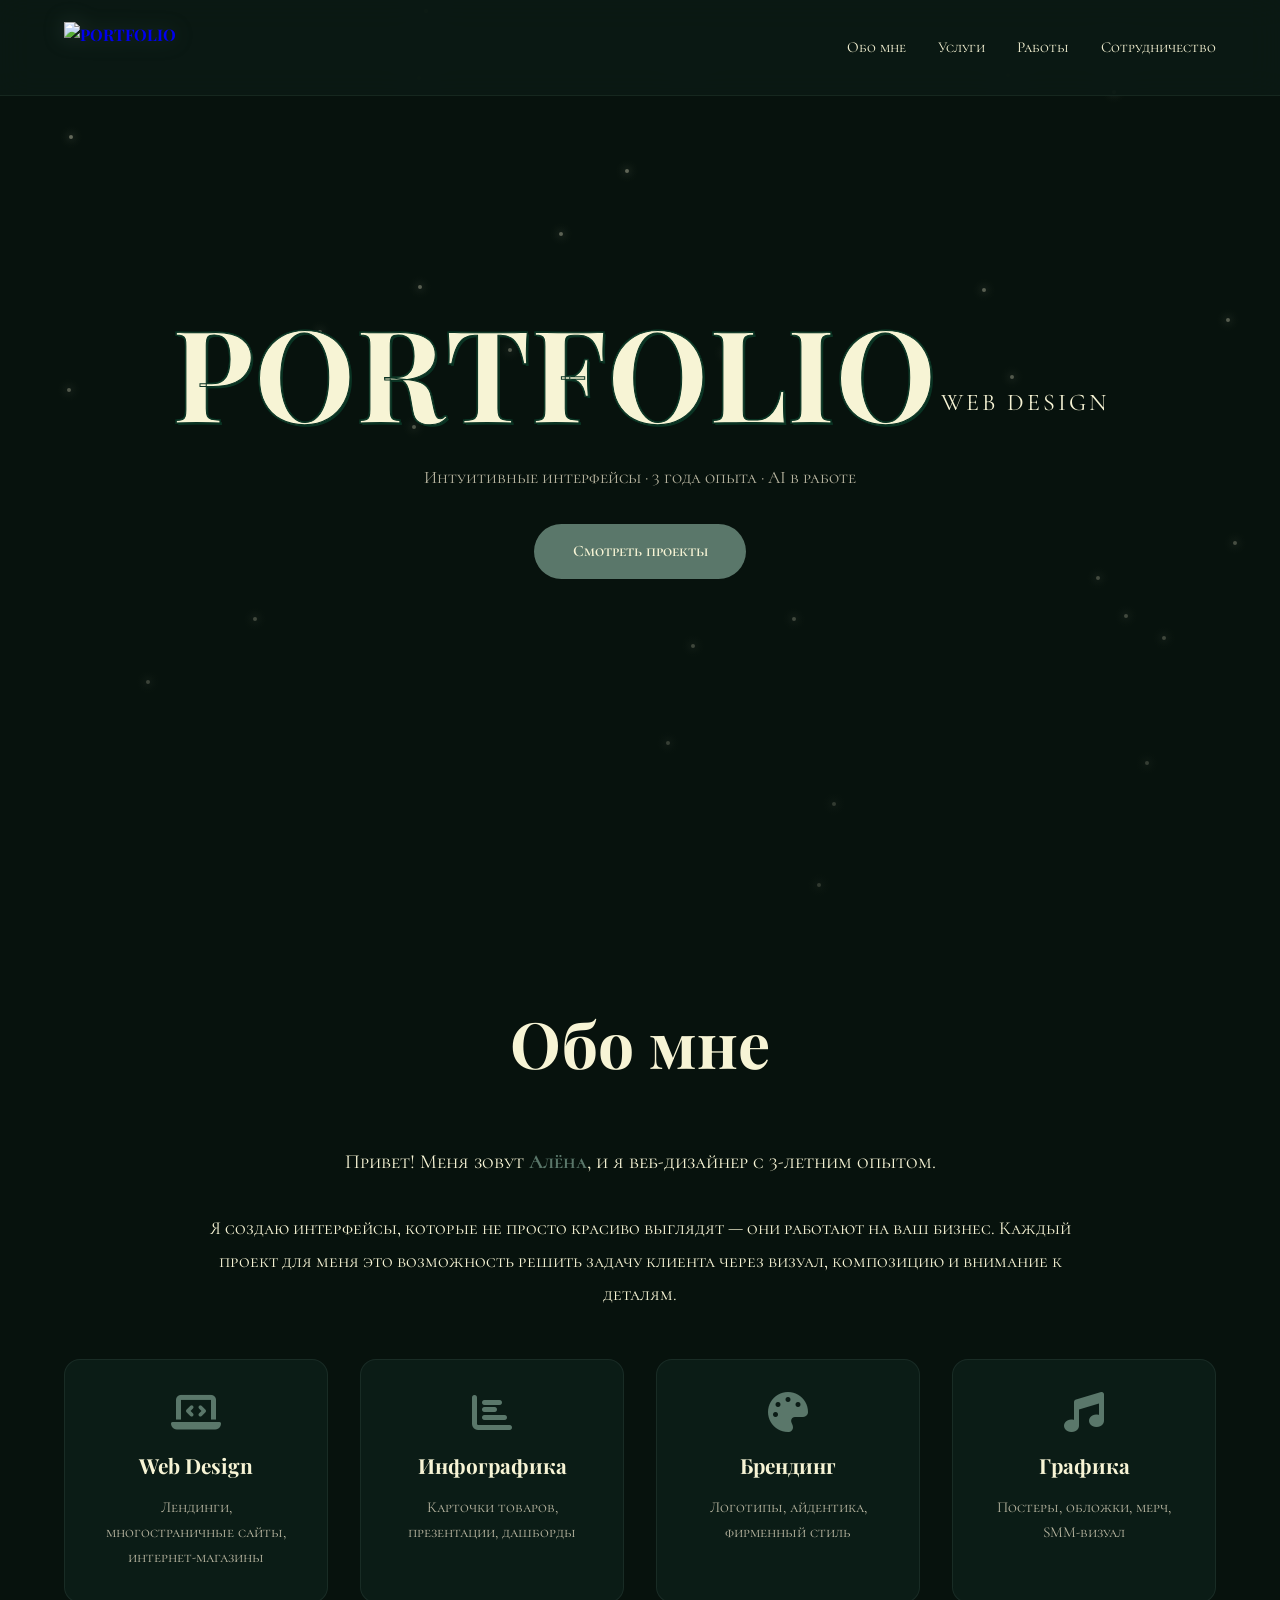
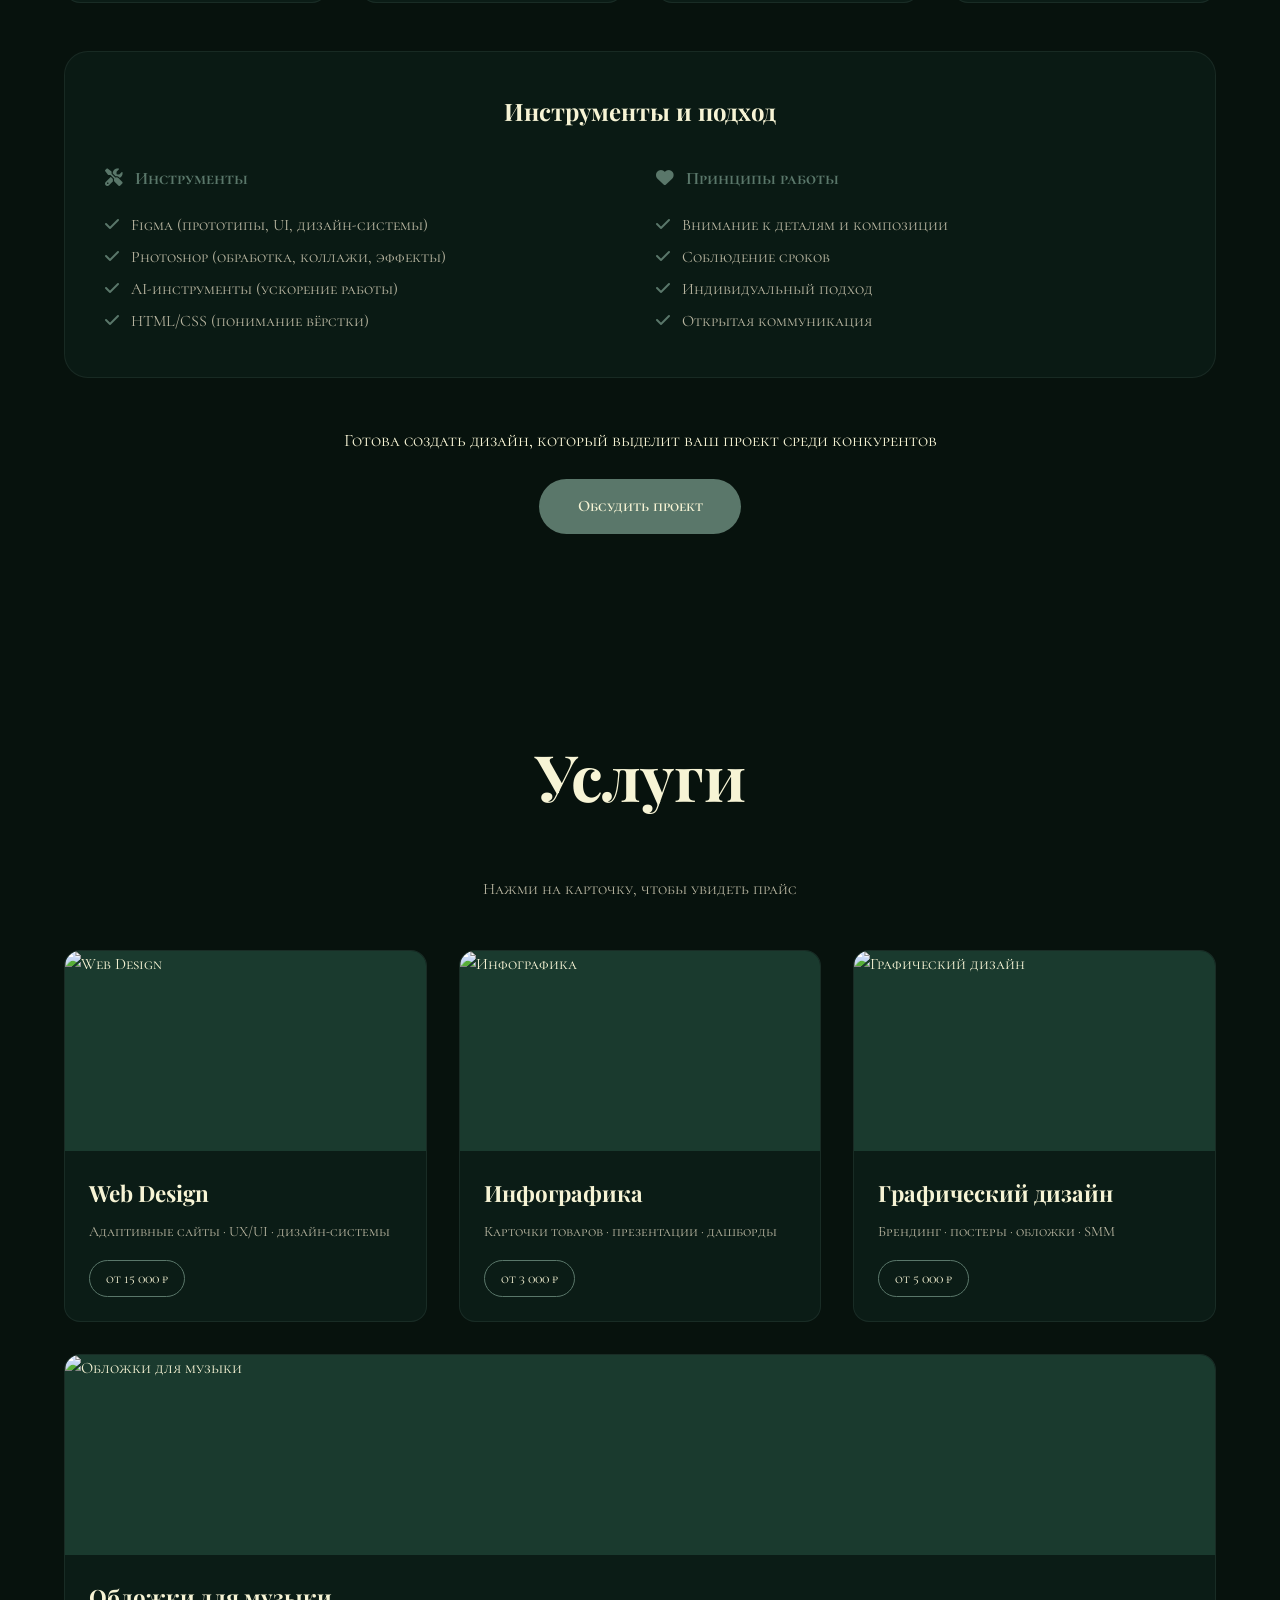
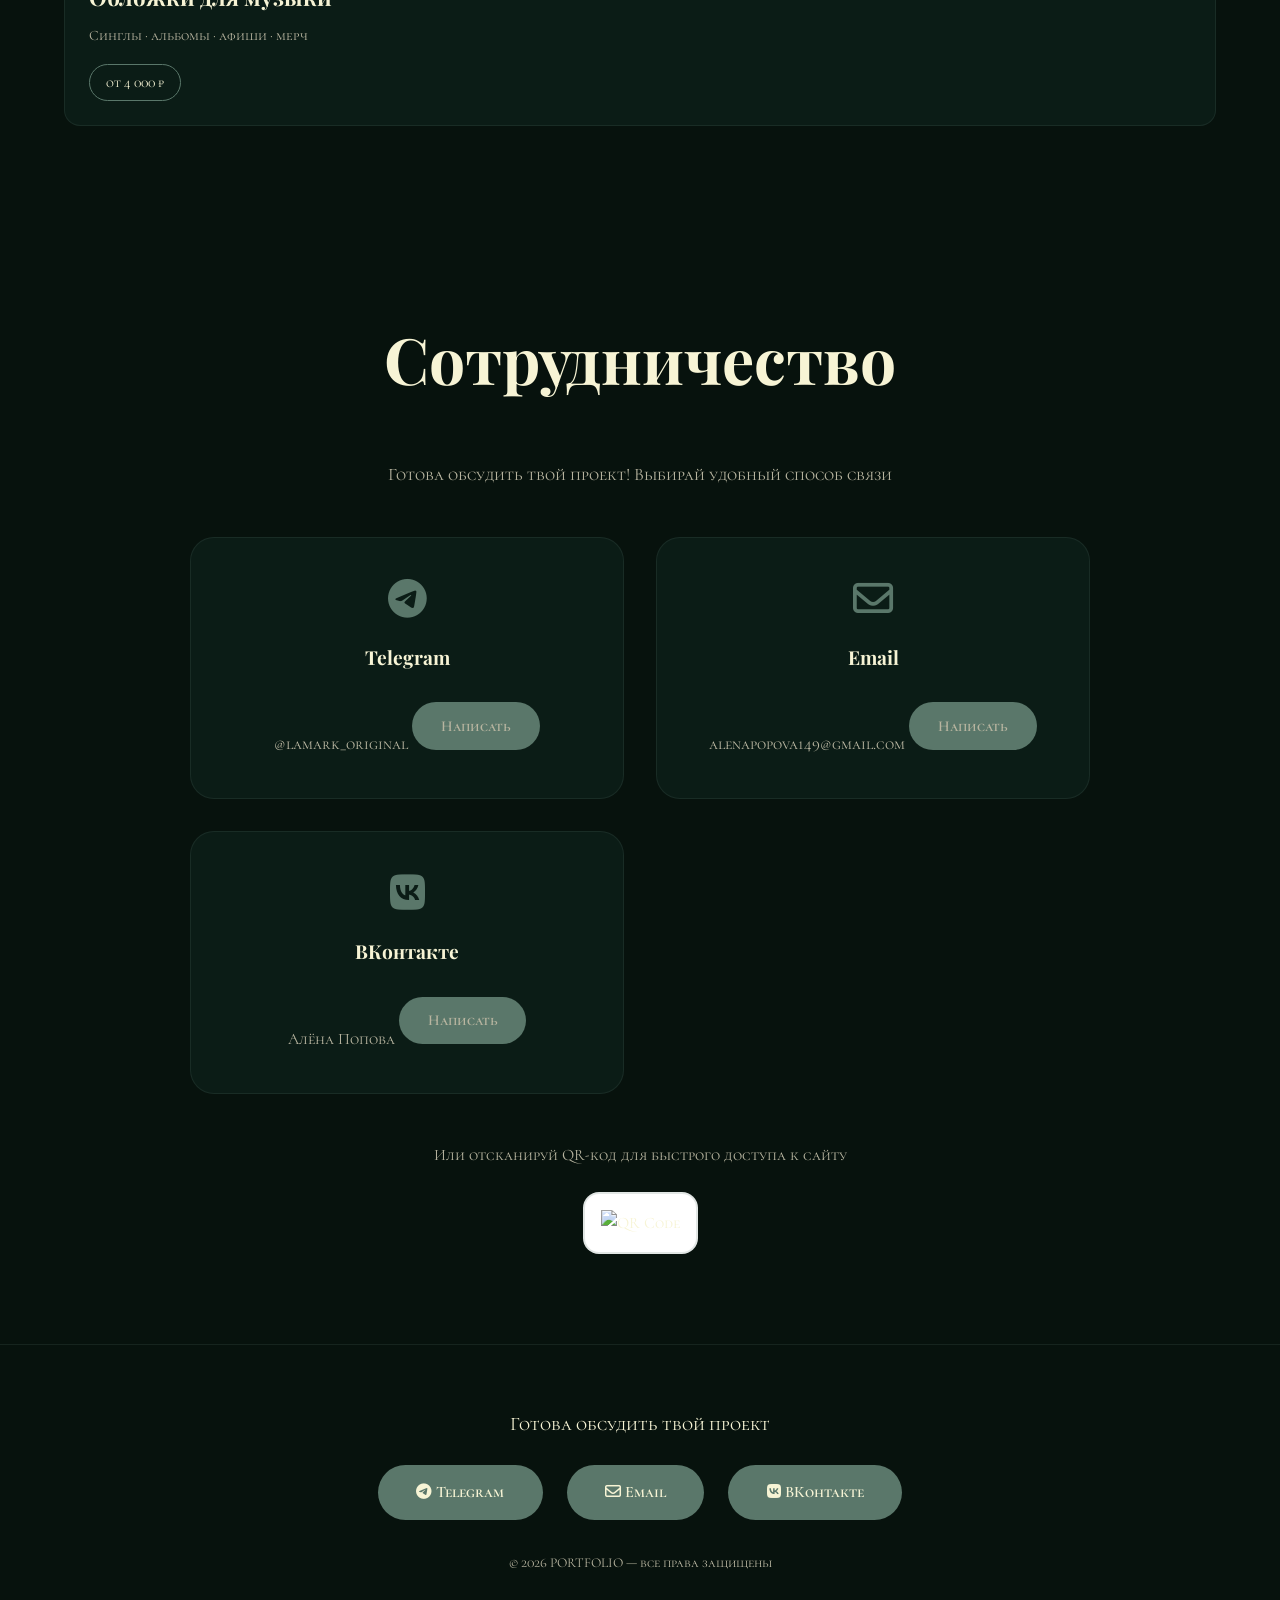
==== index.html @ 67ec6668 "index.html" ====
<!DOCTYPE html>
<html lang="ru">
<head>
  <meta charset="UTF-8">
  <meta name="viewport" content="width=device-width, initial-scale=1.0">
  <title>PORTFOLIO | Web design</title>
  
  <meta name="description" content="Портфолио веб-дизайнера: UX/UI, инфографика, брендинг.">
  <link rel="icon" type="image/png" href="img/logo.png">
  <link rel="preconnect" href="https://fonts.googleapis.com">
  <link rel="preconnect" href="https://fonts.gstatic.com" crossorigin>
  <link href="https://fonts.googleapis.com/css2?family=Cormorant+SC:wght@300;400;500;600;700&family=Playfair+Display:wght@400;500;600;700;900&display=swap" rel="stylesheet">
  <link rel="stylesheet" href="https://cdnjs.cloudflare.com/ajax/libs/font-awesome/6.5.0/css/all.min.css">

  <style>
    :root {
      --bg: #07120d;
      --text: #F7F4D5;
      --text-stroke: #0A3323;
      --muted: #B8B5A0;
      --accent: #5a776a;
      --accent-hover: #6e8f80;
      --card: rgba(15,35,28,0.65);
      --border: rgba(90,119,106,0.18);
      --shadow: 0 20px 60px #0008;
    }

    * { margin: 0; padding: 0; box-sizing: border-box; }
    html { scroll-behavior: smooth; }

    body {
      font-family: 'Cormorant SC', serif;
      background: var(--bg);
      color: var(--text);
      line-height: 1.65;
      min-height: 100vh;
      overflow-x: hidden;
    }

    h1, h2, h3, .logo { font-family: 'Playfair Display', serif; font-weight: 700; }
    .container { max-width: 1280px; margin: 0 auto; padding: 0 5vw; }

    /* ===== HEADER ===== */
    header {
      position: fixed;
      top: 0;
      left: 0;
      right: 0;
      z-index: 1000;
      padding: 1.4rem 0;
      background: rgba(11,26,20,0.92);
      backdrop-filter: blur(16px);
      border-bottom: 1px solid rgba(90,119,106,0.15);
    }

    nav { display: flex; justify-content: space-between; align-items: center; }
    .logo { text-decoration: none; display: flex; align-items: center; }
    .logo-img {
      height: 50px;
      width: auto;
      transition: all 0.4s ease;
      filter: drop-shadow(0 0 10px rgba(90,119,106,0.3));
    }
    .logo-img:hover { 
      opacity: 0.85;
      filter: drop-shadow(0 0 20px rgba(90,119,106,0.6));
      transform: scale(1.05);
    }
    
    .nav-links { display: flex; gap: 2rem; }
    .nav-links a { 
      color: var(--text); 
      text-decoration: none; 
      font-size: 0.95rem;
      position: relative;
      transition: color 0.3s ease;
    }
    .nav-links a::after {
      content: '';
      position: absolute;
      bottom: -5px;
      left: 0;
      width: 0;
      height: 2px;
      background: var(--accent);
      transition: width 0.4s ease;
    }
    .nav-links a:hover { 
      color: #F7F4D5;
      text-shadow: 0 0 15px rgba(90,119,106,0.5);
    }
    .nav-links a:hover::after { width: 100%; }

    .burger { display: none; flex-direction: column; gap: 6px; cursor: pointer; background: none; border: none; }
    .burger span { width: 28px; height: 3px; background: #F7F4D5; border-radius: 2px; transition: all 0.4s; }

    .mobile-menu {
      position: fixed;
      inset: 0;
      background: rgba(7,18,13,0.98);
      display: flex;
      flex-direction: column;
      justify-content: center;
      align-items: center;
      gap: 3rem;
      transform: translateY(-100%);
      opacity: 0;
      transition: all 0.5s;
      z-index: 999;
      pointer-events: none;
    }
    .mobile-menu.active { transform: translateY(0); opacity: 1; pointer-events: all; }
    .mobile-menu a { font-size: 2rem; color: #F7F4D5; text-decoration: none; }

    /* ===== HERO ===== */
    .hero {
      min-height: 100vh;
      display: flex;
      align-items: center;
      justify-content: center;
      text-align: center;
      position: relative;
      overflow: hidden;
    }

    .hero-bg {
      position: absolute;
      inset: 0;
      background-image: url('img/cosmic-bg.png');
      background-size: cover;
      background-position: center;
      z-index: 1;
      opacity: 0.85;
      animation: cosmicPulse 15s ease-in-out infinite;
    }

    @keyframes cosmicPulse {
      0%, 100% { transform: scale(1); opacity: 0.85; }
      50% { transform: scale(1.05); opacity: 0.95; }
    }

    .particles {
      position: absolute;
      inset: 0;
      z-index: 2;
      pointer-events: none;
    }

    .particle {
      position: absolute;
      width: 4px;
      height: 4px;
      background: rgba(247,244,213,0.6);
      border-radius: 50%;
      animation: float 20s infinite;
      box-shadow: 0 0 10px rgba(247,244,213,0.8);
    }

    @keyframes float {
      0%, 100% { transform: translateY(0) translateX(0); opacity: 0; }
      10% { opacity: 1; }
      90% { opacity: 1; }
      100% { transform: translateY(-100vh) translateX(50px); opacity: 0; }
    }

    .hero::before {
      content: '';
      position: absolute;
      inset: 0;
      background: linear-gradient(to bottom, rgba(7,18,13,0.3), rgba(7,18,13,0.5) 50%, rgba(7,18,13,0.7) 90%);
      z-index: 3;
    }

    .hero-content {
      position: relative;
      z-index: 4;
      width: 100%;
    }

    .hero-title {
      font-size: clamp(3rem, 10vw, 8rem);
      color: #F7F4D5;
      line-height: 0.9;
      display: inline-block;
    }

    .hero-title .letter {
      display: inline-block;
      transition: all 0.4s ease;
      cursor: default;
      color: #F7F4D5;
      -webkit-text-stroke: 1px #0A3323;
      text-shadow: 2px 2px 0px #0A3323, -1px -1px 0 #0A3323, 1px -1px 0 #0A3323, -1px 1px 0 #0A3323, 1px 1px 0 #0A3323;
    }

    .hero-title .letter:hover {
      color: #F7F4D5;
      transform: translateY(-10px) scale(1.1);
      text-shadow: 0 0 30px rgba(247,244,213,0.8), 0 0 60px rgba(247,244,213,0.4), 2px 2px 0px #0A3323;
      -webkit-text-stroke: 2px #0A3323;
    }

    .web-design { 
      color: #F7F4D5; 
      font-size: clamp(1rem, 3vw, 1.5rem); 
      letter-spacing: 3px; 
      margin-top: 1rem;
      display: inline-block;
      position: relative;
      overflow: hidden;
    }

    .web-design::before {
      content: '';
      position: absolute;
      bottom: 0;
      left: -100%;
      width: 100%;
      height: 2px;
      background: linear-gradient(90deg, transparent, var(--accent), transparent);
      transition: left 0.6s ease;
    }

    .web-design:hover::before {
      left: 100%;
    }

    .hero-subtitle { 
      color: var(--muted); 
      font-size: 1.1rem; 
      max-width: 500px; 
      margin: 2rem auto;
      opacity: 0;
      animation: fadeInUp 1s ease forwards 0.5s;
    }

    @keyframes fadeInUp {
      from { opacity: 0; transform: translateY(30px); }
      to { opacity: 1; transform: translateY(0); }
    }

    .btn { 
      display: inline-block; 
      padding: 0.9rem 2.4rem; 
      background: var(--accent); 
      color: #F7F4D5; 
      border-radius: 50px; 
      text-decoration: none; 
      font-weight: 600;
      transition: all 0.4s ease;
      position: relative;
      overflow: hidden;
      z-index: 1;
    }

    .btn::before {
      content: '';
      position: absolute;
      inset: 0;
      background: linear-gradient(135deg, var(--accent-hover), var(--accent));
      z-index: -1;
      transform: scaleX(0);
      transform-origin: right;
      transition: transform 0.4s ease;
    }

    .btn:hover::before {
      transform: scaleX(1);
      transform-origin: left;
    }

    .btn:hover {
      transform: translateY(-5px);
      box-shadow: 0 10px 40px rgba(90,119,106,0.6);
    }

    /* ===== SECTIONS ===== */
    section { padding: 10vh 0; }
    .section-title { 
      font-size: clamp(2rem, 7vw, 4rem); 
      text-align: center; 
      margin-bottom: 3rem; 
      color: #F7F4D5;
      position: relative;
      display: inline-block;
      left: 50%;
      transform: translateX(-50%);
    }

    .section-title::after {
      content: '';
      position: absolute;
      bottom: -10px;
      left: 0;
      width: 0;
      height: 3px;
      background: linear-gradient(90deg, var(--accent), transparent);
      transition: width 0.6s ease;
    }

    .section-title:hover::after {
      width: 100%;
    }

    /* ===== CARDS (SUBTLE ANIMATION, NO IMAGE MOVE) ===== */
.cards-grid { 
  display: grid; 
  grid-template-columns: repeat(auto-fit, minmax(280px, 1fr)); 
  gap: 2rem; 
}

.card { 
  background: var(--card); 
  border: 1px solid var(--border); 
  border-radius: 1rem; 
  overflow: hidden; 
  cursor: pointer; 
  transition: all 0.3s ease;
  position: relative;
}

.card:hover { 
  transform: translateY(-5px);
  border-color: rgba(90,119,106,0.4);
  box-shadow: 0 15px 40px rgba(90,119,106,0.2);
}

.card-img { 
  height: 200px; 
  background: #1a3a2e center/cover; 
  position: relative;
  overflow: hidden;
  z-index: 1;
}

.card-img img { 
  width: 100%; 
  height: 100%; 
  object-fit: cover;
  /* NO ANIMATION ON IMAGE */
}

.card-body { 
  padding: 1.5rem; 
  position: relative;
  z-index: 1;
}

.card-title { 
  font-size: 1.4rem; 
  color: #F7F4D5; 
  margin-bottom: 0.5rem;
  transition: color 0.3s ease;
}

.card:hover .card-title {
  color: var(--accent);
}

.card-text { color: var(--muted); font-size: 0.9rem; }

.card-price { 
  display: inline-block; 
  margin-top: 1rem; 
  padding: 0.4rem 1rem; 
  border: 1px solid var(--accent); 
  border-radius: 50px; 
  color: #F7F4D5; 
  font-size: 0.85rem;
  transition: all 0.3s ease;
}

.card:hover .card-price {
  background: var(--accent);
  color: #F7F4D5;
  box-shadow: 0 5px 15px rgba(90,119,106,0.3);
}

.card-wide { grid-column: 1 / -1; }

    /* ===== ABOUT ===== */
    .about-grid {
      display: grid;
      grid-template-columns: repeat(auto-fit, minmax(250px, 1fr));
      gap: 2rem;
      margin: 3rem 0;
    }

    .about-card {
      background: var(--card);
      border: 1px solid var(--border);
      border-radius: 1rem;
      padding: 2rem;
      text-align: center;
    }

    .about-card i {
      font-size: 2.5rem;
      color: var(--accent);
      margin-bottom: 1rem;
    }

    .about-card h3 {
      color: #F7F4D5;
      font-size: 1.3rem;
      margin-bottom: 0.8rem;
    }

    .about-card p {
      color: var(--muted);
      font-size: 0.95rem;
    }

    /* ===== CONTACTS ===== */
    .contacts-grid {
      display: grid;
      grid-template-columns: repeat(auto-fit, minmax(280px, 1fr));
      gap: 2rem;
      max-width: 900px;
      margin: 3rem auto;
    }

    .contact-card {
      background: var(--card);
      border: 1px solid var(--border);
      border-radius: 1.5rem;
      padding: 2.5rem 2rem;
      text-align: center;
    }

    .contact-card i {
      font-size: 2.5rem;
      color: var(--accent);
      margin-bottom: 1.5rem;
    }

    .contact-card h3 {
      color: #F7F4D5;
      font-size: 1.2rem;
      margin-bottom: 0.8rem;
    }

    .contact-card a {
      color: var(--muted);
      text-decoration: none;
      font-size: 1rem;
      transition: color 0.3s ease;
      word-break: break-all;
    }

    .contact-card a:hover {
      color: #F7F4D5;
    }

    .contact-card .btn {
      display: inline-block;
      margin-top: 1rem;
      padding: 0.7rem 1.8rem;
      font-size: 0.95rem;
    }

    /* ===== MODAL ===== */
    .modal-overlay {
      position: fixed;
      inset: 0;
      background: rgba(7,18,13,0.9);
      backdrop-filter: blur(8px);
      z-index: 3000;
      display: none;
      align-items: center;
      justify-content: center;
      padding: 2rem;
      opacity: 0;
      transition: opacity 0.4s ease;
    }

    .modal-overlay.active { 
      display: flex;
      opacity: 1;
    }

    .modal {
      background: linear-gradient(145deg, rgba(15,35,28,0.98), rgba(7,18,13,0.95));
      border: 1px solid rgba(90,119,106,0.4);
      border-radius: 1.5rem;
      padding: 2.5rem 2rem;
      max-width: 500px;
      width: 100%;
      max-height: 80vh;
      overflow-y: auto;
      position: relative;
      box-shadow: 0 30px 80px rgba(0,0,0,0.8);
      transform: scale(0.9) translateY(20px);
      transition: transform 0.4s ease;
    }

    .modal-overlay.active .modal {
      transform: scale(1) translateY(0);
    }

    .modal-close {
      position: absolute;
      top: 1rem;
      right: 1rem;
      width: 36px;
      height: 36px;
      border-radius: 50%;
      background: rgba(90,119,106,0.2);
      border: none;
      color: #F7F4D5;
      font-size: 1.3rem;
      cursor: pointer;
      display: flex;
      align-items: center;
      justify-content: center;
      transition: all 0.3s;
    }
    .modal-close:hover { 
      background: var(--accent);
      transform: rotate(90deg);
    }

    .modal-title { font-size: 1.6rem; color: #F7F4D5; text-align: center; margin-bottom: 0.5rem; }
    .modal-subtitle { color: var(--accent); text-align: center; font-size: 0.85rem; letter-spacing: 2px; margin-bottom: 1.5rem; }

    .price-item { 
      display: flex; 
      justify-content: space-between; 
      padding: 0.9rem 0; 
      border-bottom: 1px solid rgba(90,119,106,0.15); 
      font-size: 0.95rem;
    }

    .price-item:last-child { border-bottom: none; }
    .price-name { color: #F7F4D5; }
    .price-cost { color: var(--accent); font-weight: 600; }

    .modal-note { color: var(--muted); font-size: 0.85rem; text-align: center; margin-top: 1.5rem; font-style: italic; }
    
    .modal-link { 
      display: block; 
      text-align: center; 
      padding: 1rem; 
      background: var(--accent); 
      border-radius: 50px; 
      color: #F7F4D5; 
      text-decoration: none; 
      font-size: 0.95rem; 
      margin-top: 1.5rem;
      transition: all 0.3s ease;
      position: relative;
      overflow: hidden;
    }

    .modal-link::before {
      content: '';
      position: absolute;
      inset: 0;
      background: linear-gradient(135deg, var(--accent-hover), var(--accent));
      z-index: -1;
      transform: scaleX(0);
      transition: transform 0.4s ease;
    }

    .modal-link:hover::before {
      transform: scaleX(1);
    }

    .modal-link:hover {
      transform: translateY(-3px);
      box-shadow: 0 8px 25px rgba(90,119,106,0.5);
    }

    /* ===== FOOTER ===== */
    footer { 
      background: var(--bg); 
      padding: 4rem 0 2rem; 
      text-align: center; 
      color: var(--muted); 
      border-top: 1px solid var(--border); 
    }

    .copyright { margin-top: 2rem; font-size: 0.85rem; }

    /* ===== RESPONSIVE ===== */
    @media (max-width: 768px) {
      .nav-links { display: none; }
      .burger { display: flex; }
      .modal { padding: 2rem 1.5rem; }
      .logo-img { height: 40px; }
      .hero-title .letter:hover {
        transform: translateY(-5px) scale(1.05);
      }
      .contacts-grid {
        grid-template-columns: 1fr;
      }
    }

    /* ===== REDUCED MOTION ===== */
    @media (prefers-reduced-motion: reduce) {
      .hero-bg, .particle, .hero-title .letter {
        animation: none;
      }
    }
  </style>
</head>
<body>

<!-- Header -->
<header>
  <div class="container">
    <nav>
      <a href="#" class="logo">
        <img src="img/logo.png" alt="PORTFOLIO" class="logo-img">
      </a>
      <button class="burger" id="burger"><span></span><span></span><span></span></button>
      <div class="nav-links">
        <a href="#about">Обо мне</a>
        <a href="#services">Услуги</a>
        <a href="works.html">Работы</a>
        <a href="#contact">Сотрудничество</a>
      </div>
    </nav>
  </div>
</header>

<!-- Mobile Menu -->
<div class="mobile-menu" id="mobileMenu">
  <a href="#about">Обо мне</a>
  <a href="#services">Услуги</a>
  <a href="works.html">Работы</a>
  <a href="#contact">Сотрудничество</a>
</div>

<!-- Hero -->
<section class="hero">
  <div class="hero-bg"></div>
  <div class="particles" id="particles"></div>
  
  <div class="hero-content container">
    <h1 class="hero-title" id="heroTitle">PORTFOLIO</h1>
    <div class="web-design">WEB DESIGN</div>
    <p class="hero-subtitle">Интуитивные интерфейсы · 3 года опыта · AI в работе</p>
    <a href="works.html" class="btn">Смотреть проекты</a>
  </div>
</section>

<!-- About -->
<section id="about">
  <div class="container">
    <h2 class="section-title">Обо мне</h2>
    <p style="max-width:900px;margin:0 auto;text-align:center;color:var(--text);font-size:clamp(1.05rem,3vw,1.25rem);line-height:1.8;">
      Привет! Меня зовут <strong style="color:var(--accent);">Алёна</strong>, и я веб-дизайнер с 3-летним опытом.
    </p>
    <p style="max-width:900px;margin:2rem auto;text-align:center;color:var(--text);font-size:clamp(1rem,2.5vw,1.15rem);line-height:1.8;">
      Я создаю интерфейсы, которые не просто красиво выглядят — они работают на ваш бизнес. 
      Каждый проект для меня это возможность решить задачу клиента через визуал, композицию и внимание к деталям.
    </p>

    <div class="about-grid">
      <div class="about-card">
        <i class="fas fa-laptop-code"></i>
        <h3>Web Design</h3>
        <p>Лендинги, многостраничные сайты, интернет-магазины</p>
      </div>
      <div class="about-card">
        <i class="fas fa-chart-bar"></i>
        <h3>Инфографика</h3>
        <p>Карточки товаров, презентации, дашборды</p>
      </div>
      <div class="about-card">
        <i class="fas fa-palette"></i>
        <h3>Брендинг</h3>
        <p>Логотипы, айдентика, фирменный стиль</p>
      </div>
      <div class="about-card">
        <i class="fas fa-music"></i>
        <h3>Графика</h3>
        <p>Постеры, обложки, мерч, SMM-визуал</p>
      </div>
    </div>

    <div style="background:rgba(15,35,28,0.5);border:1px solid var(--border);border-radius:1.5rem;padding:2.5rem;margin-top:3rem;">
      <h3 style="color:#F7F4D5;font-size:1.5rem;text-align:center;margin-bottom:2rem;">Инструменты и подход</h3>
      <div style="display:grid;grid-template-columns:repeat(auto-fit,minmax(280px,1fr));gap:2rem;">
        <div>
          <h4 style="color:var(--accent);font-size:1.1rem;margin-bottom:1rem;">
            <i class="fas fa-tools" style="margin-right:0.5rem;"></i> Инструменты
          </h4>
          <ul style="list-style:none;color:var(--muted);line-height:2;">
            <li><i class="fas fa-check" style="color:var(--accent);margin-right:0.5rem;"></i> Figma (прототипы, UI, дизайн-системы)</li>
            <li><i class="fas fa-check" style="color:var(--accent);margin-right:0.5rem;"></i> Photoshop (обработка, коллажи, эффекты)</li>
            <li><i class="fas fa-check" style="color:var(--accent);margin-right:0.5rem;"></i> AI-инструменты (ускорение работы)</li>
            <li><i class="fas fa-check" style="color:var(--accent);margin-right:0.5rem;"></i> HTML/CSS (понимание вёрстки)</li>
          </ul>
        </div>
        <div>
          <h4 style="color:var(--accent);font-size:1.1rem;margin-bottom:1rem;">
            <i class="fas fa-heart" style="margin-right:0.5rem;"></i> Принципы работы
          </h4>
          <ul style="list-style:none;color:var(--muted);line-height:2;">
            <li><i class="fas fa-check" style="color:var(--accent);margin-right:0.5rem;"></i> Внимание к деталям и композиции</li>
            <li><i class="fas fa-check" style="color:var(--accent);margin-right:0.5rem;"></i> Соблюдение сроков</li>
            <li><i class="fas fa-check" style="color:var(--accent);margin-right:0.5rem;"></i> Индивидуальный подход</li>
            <li><i class="fas fa-check" style="color:var(--accent);margin-right:0.5rem;"></i> Открытая коммуникация</li>
          </ul>
        </div>
      </div>
    </div>

    <div style="text-align:center;margin-top:3rem;">
      <p style="color:var(--text);font-size:1.1rem;margin-bottom:1.5rem;">
        Готова создать дизайн, который выделит ваш проект среди конкурентов
      </p>
      <a href="#contact" class="btn">Обсудить проект</a>
    </div>
  </div>
</section>

<!-- Services -->
<section id="services">
  <div class="container">
    <h2 class="section-title">Услуги</h2>
    <p style="text-align:center;color:var(--muted);margin-bottom:3rem;">Нажми на карточку, чтобы увидеть прайс</p>
    
    <div class="cards-grid">
      <div class="card" data-service="webdesign">
        <div class="card-img"><img src="img/service-webdesign.png" alt="Web Design"></div>
        <div class="card-body">
          <h3 class="card-title">Web Design</h3>
          <p class="card-text">Адаптивные сайты · UX/UI · дизайн-системы</p>
          <span class="card-price">от 15 000 ₽</span>
        </div>
      </div>

      <div class="card" data-service="infographic">
        <div class="card-img"><img src="img/service-infographic.png" alt="Инфографика"></div>
        <div class="card-body">
          <h3 class="card-title">Инфографика</h3>
          <p class="card-text">Карточки товаров · презентации · дашборды</p>
          <span class="card-price">от 3 000 ₽</span>
        </div>
      </div>

      <div class="card" data-service="graphic">
        <div class="card-img"><img src="img/service-graphic.png" alt="Графический дизайн"></div>
        <div class="card-body">
          <h3 class="card-title">Графический дизайн</h3>
          <p class="card-text">Брендинг · постеры · обложки · SMM</p>
          <span class="card-price">от 5 000 ₽</span>
        </div>
      </div>

      <div class="card card-wide" data-service="music">
        <div class="card-img"><img src="img/service-music.png" alt="Обложки для музыки"></div>
        <div class="card-body">
          <h3 class="card-title">Обложки для музыки</h3>
          <p class="card-text">Синглы · альбомы · афиши · мерч</p>
          <span class="card-price">от 4 000 ₽</span>
        </div>
      </div>
    </div>
  </div>
</section>

<!-- Contact Section -->
<section id="contact">
  <div class="container">
    <h2 class="section-title">Сотрудничество</h2>
    <p style="text-align:center;color:var(--muted);font-size:1.1rem;max-width:600px;margin:0 auto;">
      Готова обсудить твой проект! Выбирай удобный способ связи
    </p>

    <div class="contacts-grid">
      <div class="contact-card">
        <i class="fab fa-telegram-plane"></i>
        <h3>Telegram</h3>
        <a href="https://t.me/lamark_original" target="_blank" rel="noopener noreferrer">@lamark_original</a>
        <a href="https://t.me/lamark_original" target="_blank" rel="noopener noreferrer" class="btn">Написать</a>
      </div>

      <div class="contact-card">
        <i class="far fa-envelope"></i>
        <h3>Email</h3>
        <a href="mailto:alenapopova149@gmail.com">alenapopova149@gmail.com</a>
        <a href="mailto:alenapopova149@gmail.com" class="btn">Написать</a>
      </div>

      <div class="contact-card">
        <i class="fab fa-vk"></i>
        <h3>ВКонтакте</h3>
        <a href="https://vk.com/alena_popova" target="_blank" rel="noopener noreferrer">Алёна Попова</a>
        <a href="https://vk.com/alena_popova" target="_blank" rel="noopener noreferrer" class="btn">Написать</a>
      </div>
    </div>

    <div style="text-align:center;margin-top:3rem;">
      <p style="color:var(--muted);font-size:1rem;margin-bottom:1.5rem;">
        Или отсканируй QR-код для быстрого доступа к сайту
      </p>
      <img src="img/qr-code.png" alt="QR Code" style="width:200px;height:200px;border:2px solid var(--border);border-radius:1rem;padding:1rem;background:white;">
    </div>
  </div>
</section>

<!-- Footer -->
<footer>
  <div class="container">
    <p style="font-size:1.2rem;margin-bottom:1.5rem;color:#F7F4D5;">Готова обсудить твой проект</p>
    <div style="display:flex;justify-content:center;gap:1.5rem;margin-bottom:2rem;flex-wrap:wrap;">
      <a href="https://t.me/lamark_original" target="_blank" rel="noopener noreferrer" class="btn">
        <i class="fab fa-telegram-plane"></i> Telegram
      </a>
      <a href="mailto:alenapopova149@gmail.com" class="btn">
        <i class="far fa-envelope"></i> Email
      </a>
      <a href="https://vk.com/alena_popova" target="_blank" rel="noopener noreferrer" class="btn">
        <i class="fab fa-vk"></i> ВКонтакте
      </a>
    </div>
    <p class="copyright">© 2026 PORTFOLIO — все права защищены</p>
  </div>
</footer>

<!-- Modal -->
<div class="modal-overlay" id="modalOverlay">
  <div class="modal">
    <button class="modal-close" id="modalClose">&times;</button>
    <h3 class="modal-title" id="modalTitle">Услуга</h3>
    <p class="modal-subtitle">ПРАЙС-ЛИСТ</p>
    <div id="modalContent"></div>
    <p class="modal-note">Итоговая стоимость зависит от сложности</p>
    <a href="https://t.me/lamark_original" class="modal-link"><i class="fab fa-telegram-plane"></i> Обсудить проект</a>
  </div>
</div>

<script>
  const heroTitle = document.getElementById('heroTitle');
  const text = heroTitle.textContent;
  heroTitle.innerHTML = '';
  
  text.split('').forEach((letter, index) => {
    const span = document.createElement('span');
    span.textContent = letter;
    span.className = 'letter';
    span.style.animationDelay = `${index * 0.05}s`;
    heroTitle.appendChild(span);
  });

  const particlesContainer = document.getElementById('particles');
  const particleCount = 30;

  for (let i = 0; i < particleCount; i++) {
    const particle = document.createElement('div');
    particle.className = 'particle';
    particle.style.left = Math.random() * 100 + '%';
    particle.style.top = Math.random() * 100 + '%';
    particle.style.animationDelay = Math.random() * 20 + 's';
    particle.style.animationDuration = (Math.random() * 10 + 15) + 's';
    particlesContainer.appendChild(particle);
  }

  const priceData = {
    webdesign: { title: 'Web Design', items: [
      { name: 'Лендинг (до 5 экранов)', price: '15 000 ₽' },
      { name: 'Лендинг (до 10 экранов)', price: '25 000 ₽' },
      { name: 'Многостраничный сайт', price: 'от 40 000 ₽' },
      { name: 'Интернет-магазин', price: 'от 60 000 ₽' },
      { name: 'UX/UI аудит', price: '10 000 ₽' },
      { name: 'Прототипирование', price: 'от 8 000 ₽' }
    ]},
    infographic: { title: 'Инфографика', items: [
      { name: 'Карточка товара (1 шт)', price: '3 000 ₽' },
      { name: 'Карточка товара (5 шт)', price: '12 000 ₽' },
      { name: 'Карточка товара (10 шт)', price: '20 000 ₽' },
      { name: 'Инфографика для презентации', price: 'от 15 000 ₽' },
      { name: 'Дашборд', price: 'от 25 000 ₽' }
    ]},
    graphic: { title: 'Графический дизайн', items: [
      { name: 'Логотип', price: '10 000 ₽' },
      { name: 'Фирменный стиль', price: 'от 25 000 ₽' },
      { name: 'Постер/флаер', price: '5 000 ₽' },
      { name: 'Обложка книги/альбома', price: '8 000 ₽' },
      { name: 'Дизайн соцсетей (10 постов)', price: '15 000 ₽' }
    ]},
    music: { title: 'Обложки для музыки', items: [
      { name: 'Обложка сингла', price: '4 000 ₽' },
      { name: 'Обложка альбома', price: '10 000 ₽' },
      { name: 'Обложка для стриминга', price: '5 000 ₽' },
      { name: 'Концертный постер', price: '7 000 ₽' },
      { name: 'Пакет (обложка + постер)', price: '12 000 ₽' }
    ]}
  };

  const overlay = document.getElementById('modalOverlay');
  const modalTitle = document.getElementById('modalTitle');
  const modalContent = document.getElementById('modalContent');
  const modalClose = document.getElementById('modalClose');
  const cards = document.querySelectorAll('.card[data-service]');
  const burger = document.getElementById('burger');
  const mobileMenu = document.getElementById('mobileMenu');

  cards.forEach(card => {
    card.addEventListener('click', () => {
      const service = card.getAttribute('data-service');
      const data = priceData[service];
      if (!data) return;

      modalTitle.textContent = data.title;
      modalContent.innerHTML = data.items.map(item => `
        <div class="price-item">
          <span class="price-name">${item.name}</span>
          <span class="price-cost">${item.price}</span>
        </div>
      `).join('');

      overlay.classList.add('active');
      document.body.style.overflow = 'hidden';
    });
  });

  function closeModal() {
    overlay.classList.remove('active');
    document.body.style.overflow = '';
  }

  modalClose.addEventListener('click', closeModal);
  overlay.addEventListener('click', (e) => { if (e.target === overlay) closeModal(); });
  document.addEventListener('keydown', (e) => { if (e.key === 'Escape') closeModal(); });

  burger?.addEventListener('click', () => {
    burger.classList.toggle('active');
    mobileMenu?.classList.toggle('active');
  });

  mobileMenu?.querySelectorAll('a').forEach(link => {
    link.addEventListener('click', () => {
      burger?.classList.remove('active');
      mobileMenu?.classList.remove('active');
    });
  });
</script>

</body>
</html>
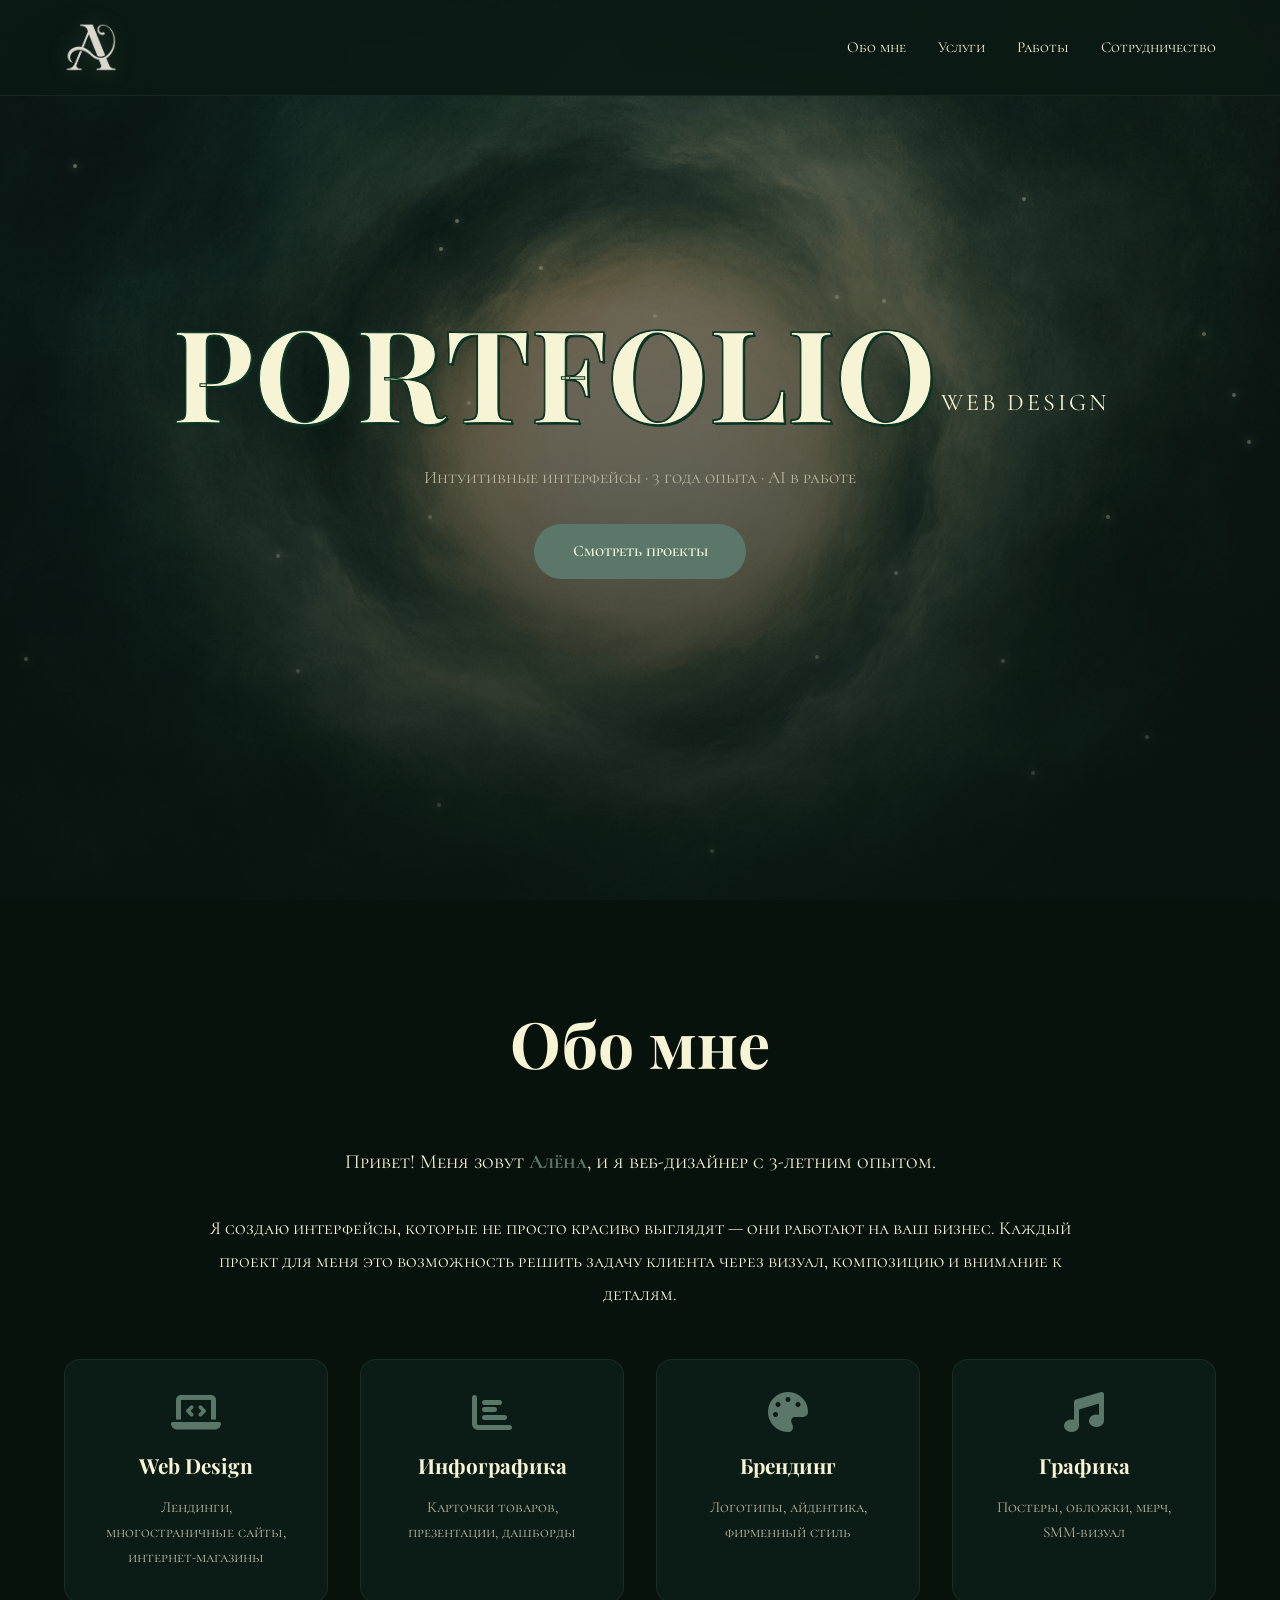
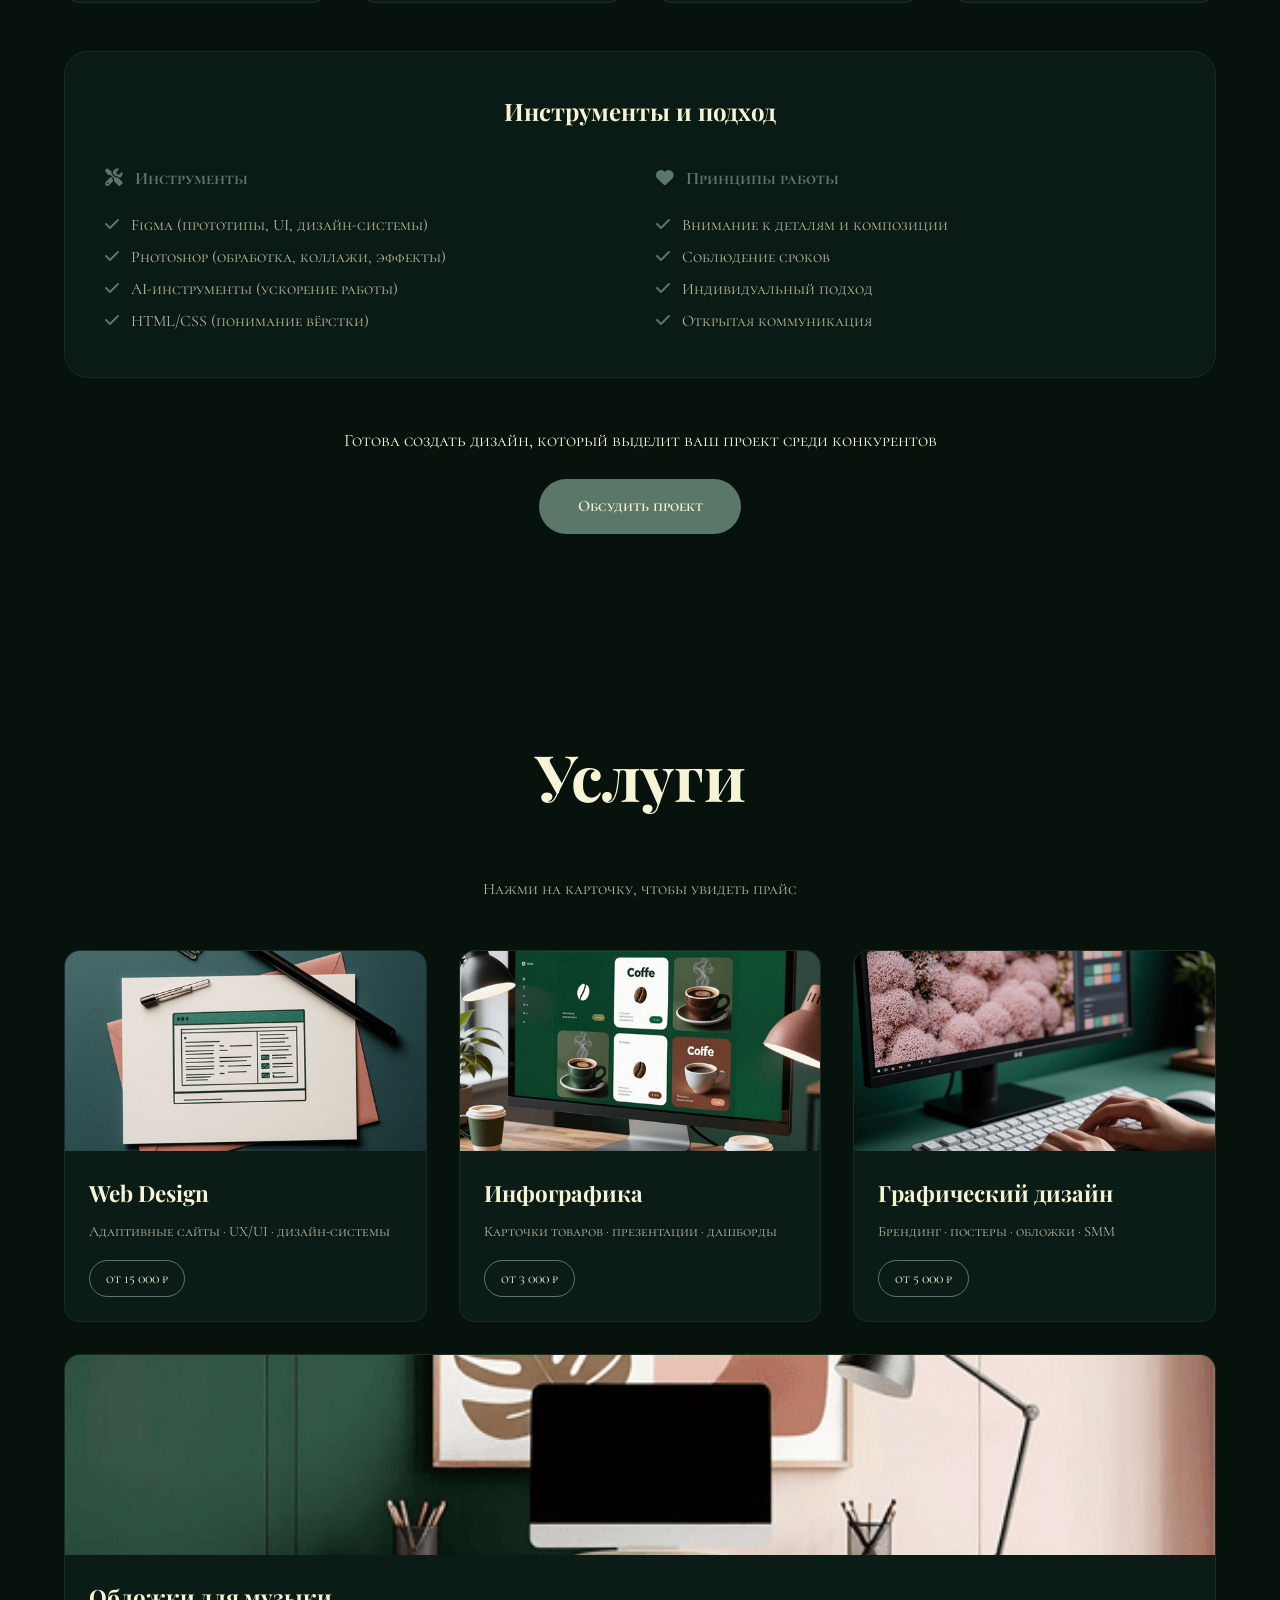
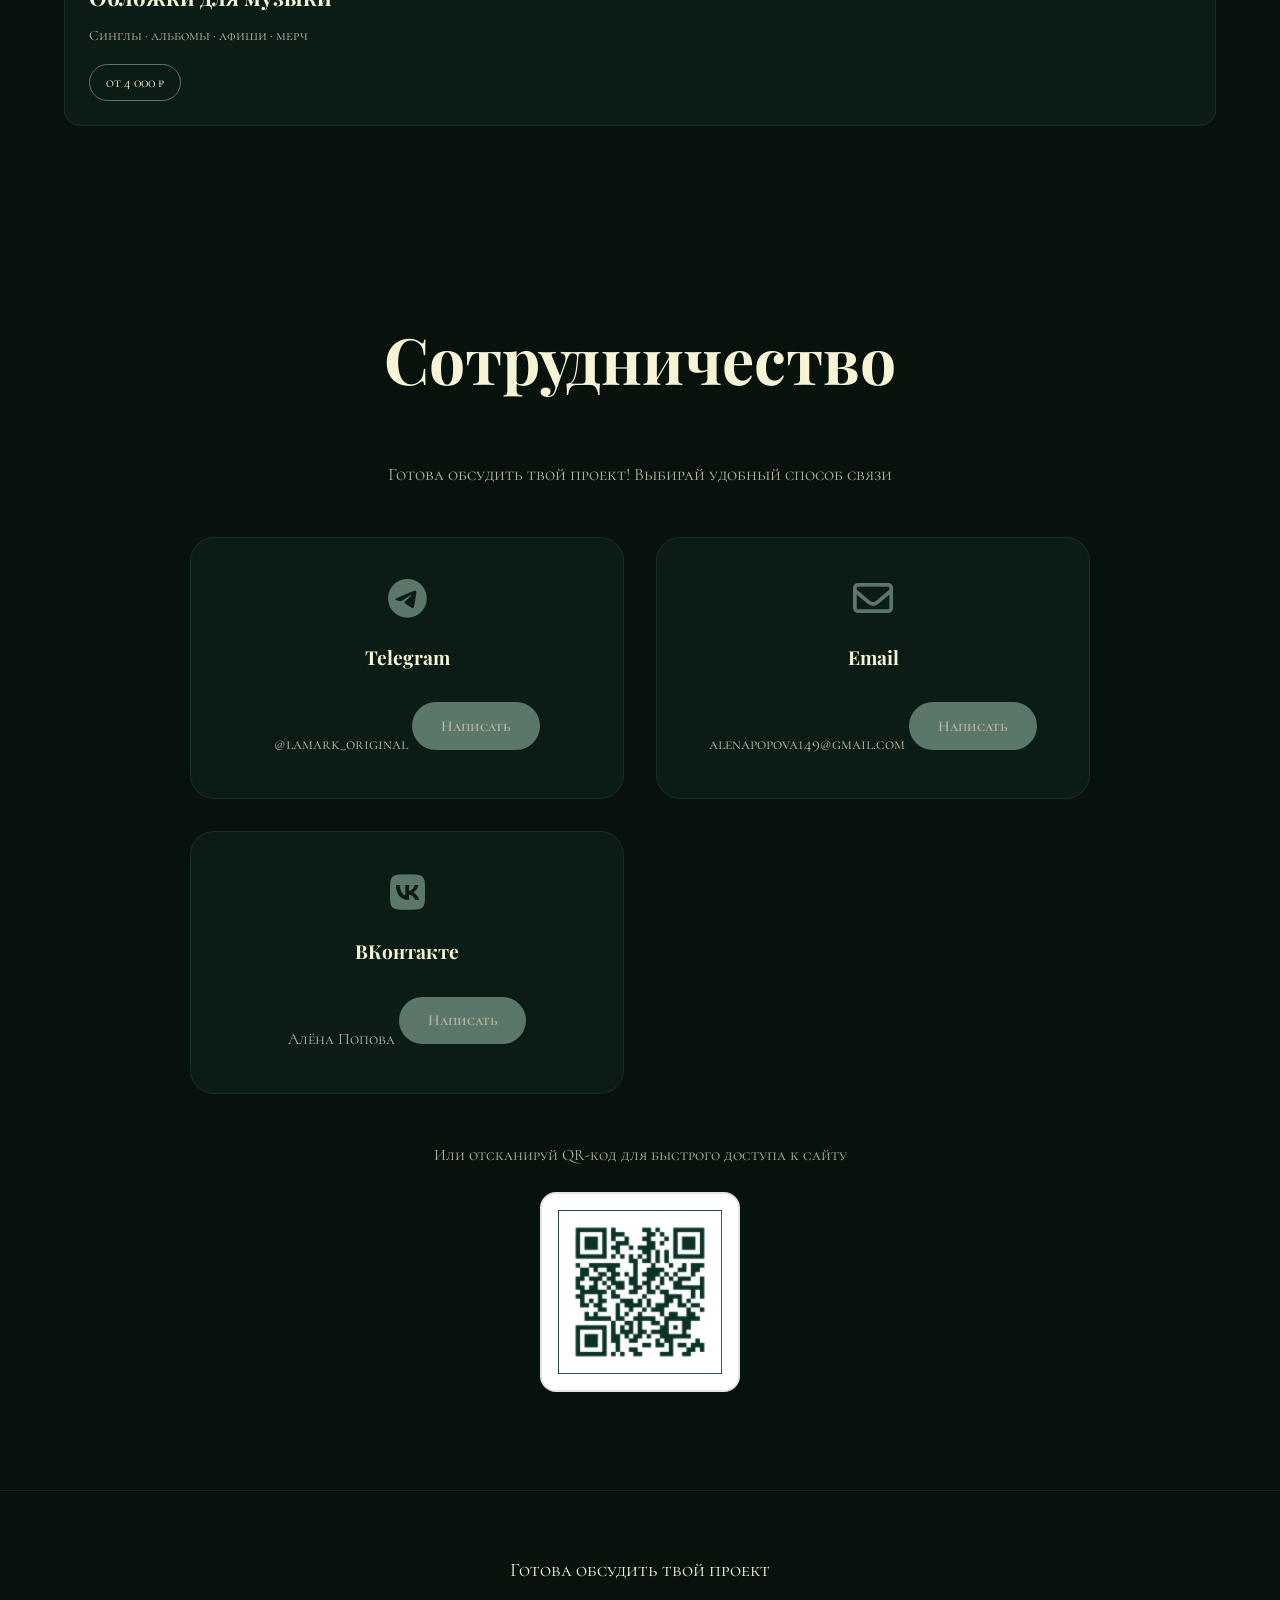
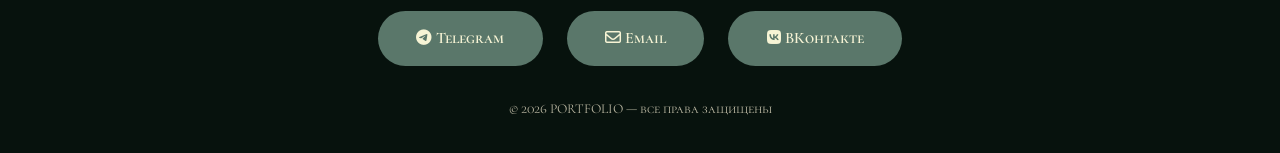
==== commit 4df39150: "index.html" ====
--- a/index.html
+++ b/index.html
@@ -789,8 +789,8 @@
       <div class="contact-card">
         <i class="fab fa-vk"></i>
         <h3>ВКонтакте</h3>
-        <a href="https://vk.com/alena_popova" target="_blank" rel="noopener noreferrer">Алёна Попова</a>
-        <a href="https://vk.com/alena_popova" target="_blank" rel="noopener noreferrer" class="btn">Написать</a>
+        <a href="https://vk.com/lamark_original" target="_blank" rel="noopener noreferrer">Алёна Попова</a>
+        <a href="https://vk.com/lamark_original" target="_blank" rel="noopener noreferrer" class="btn">Написать</a>
       </div>
     </div>
 
@@ -814,7 +814,7 @@
       <a href="mailto:alenapopova149@gmail.com" class="btn">
         <i class="far fa-envelope"></i> Email
       </a>
-      <a href="https://vk.com/alena_popova" target="_blank" rel="noopener noreferrer" class="btn">
+      <a href="https://vk.com/lamark_original" target="_blank" rel="noopener noreferrer" class="btn">
         <i class="fab fa-vk"></i> ВКонтакте
       </a>
     </div>
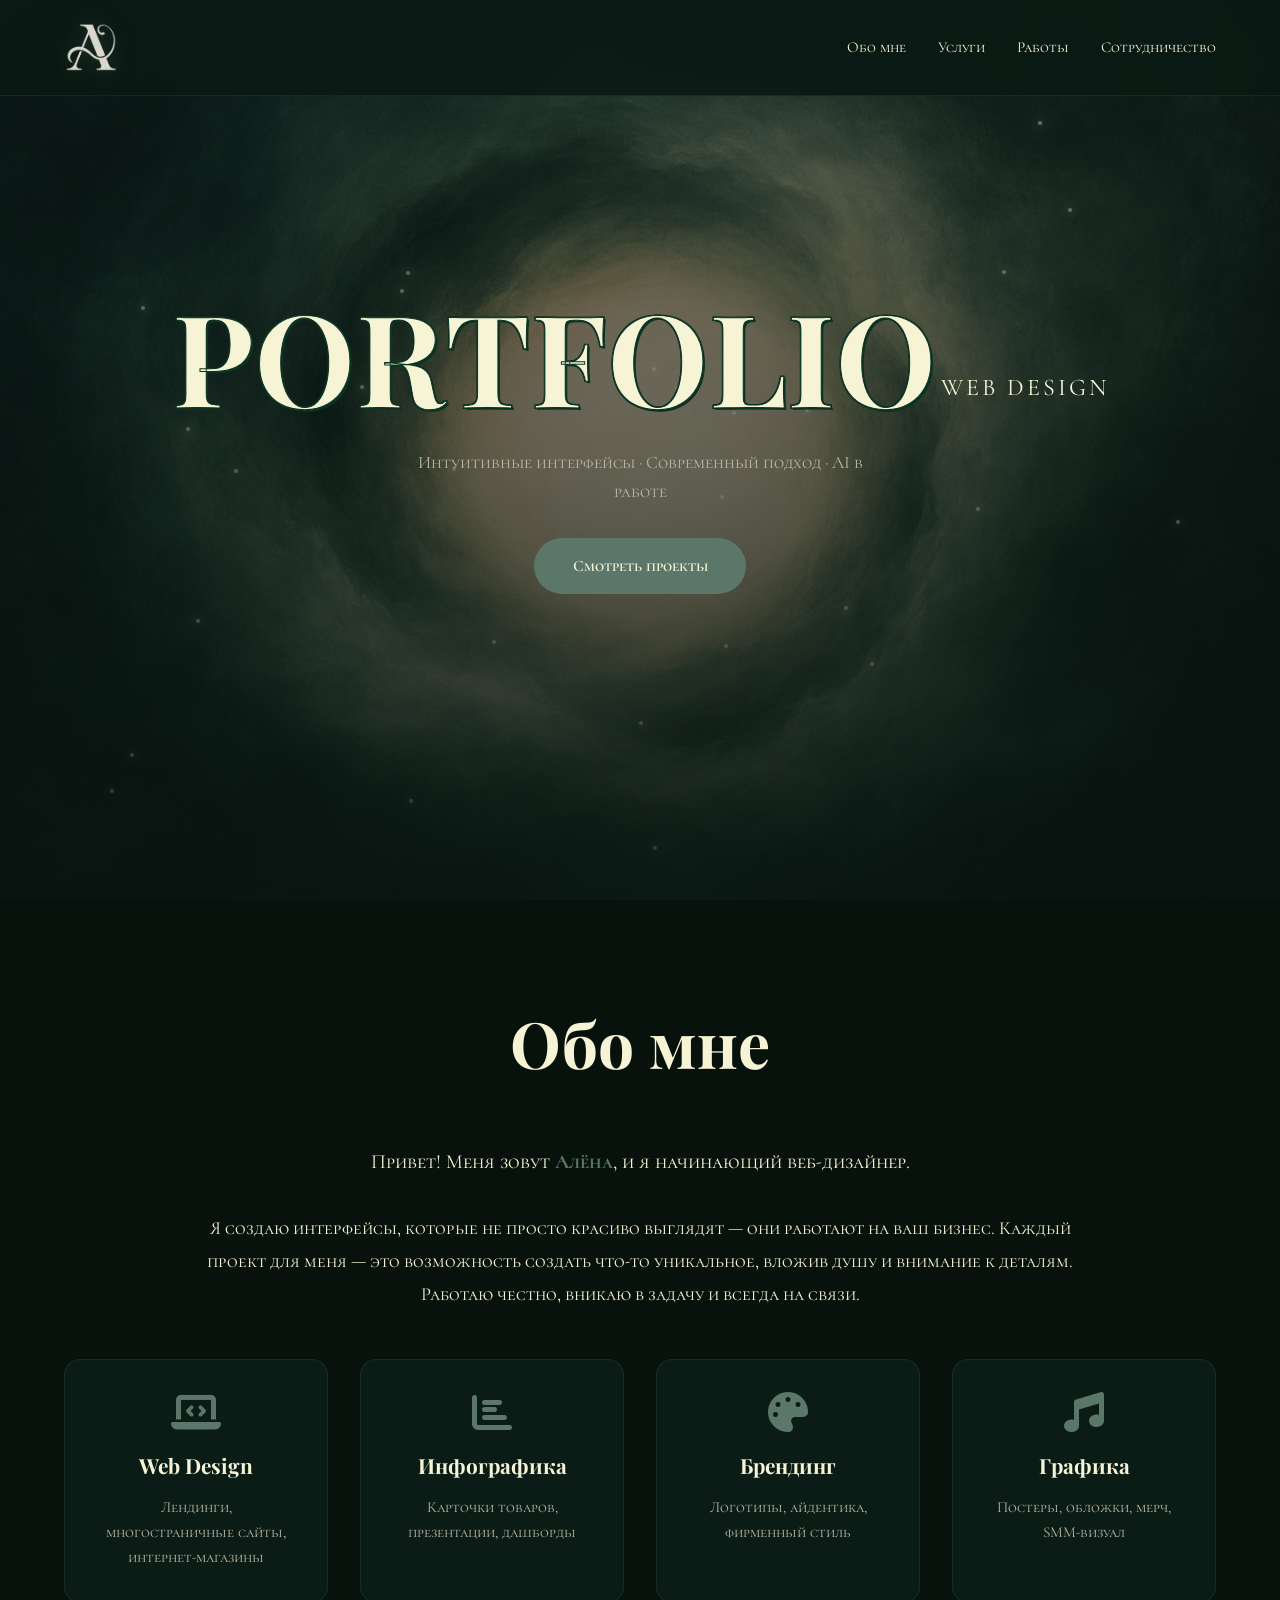
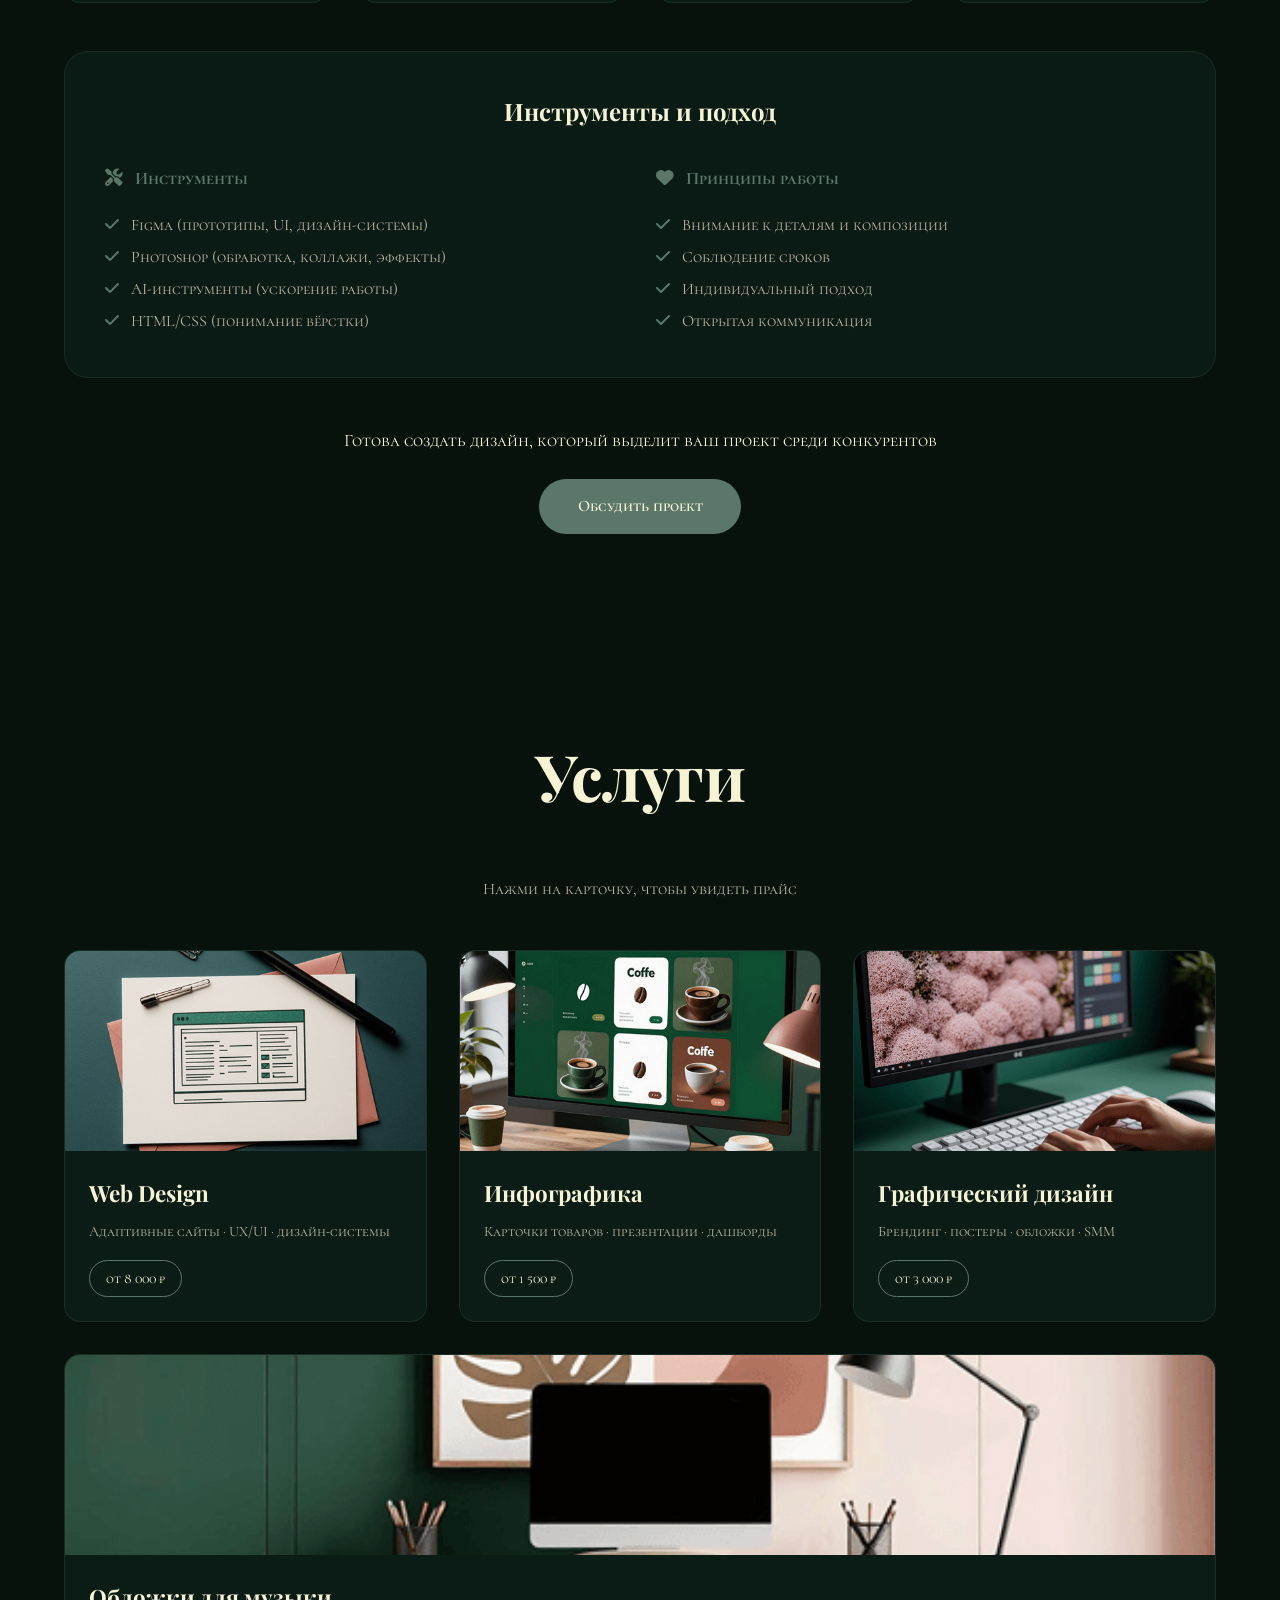
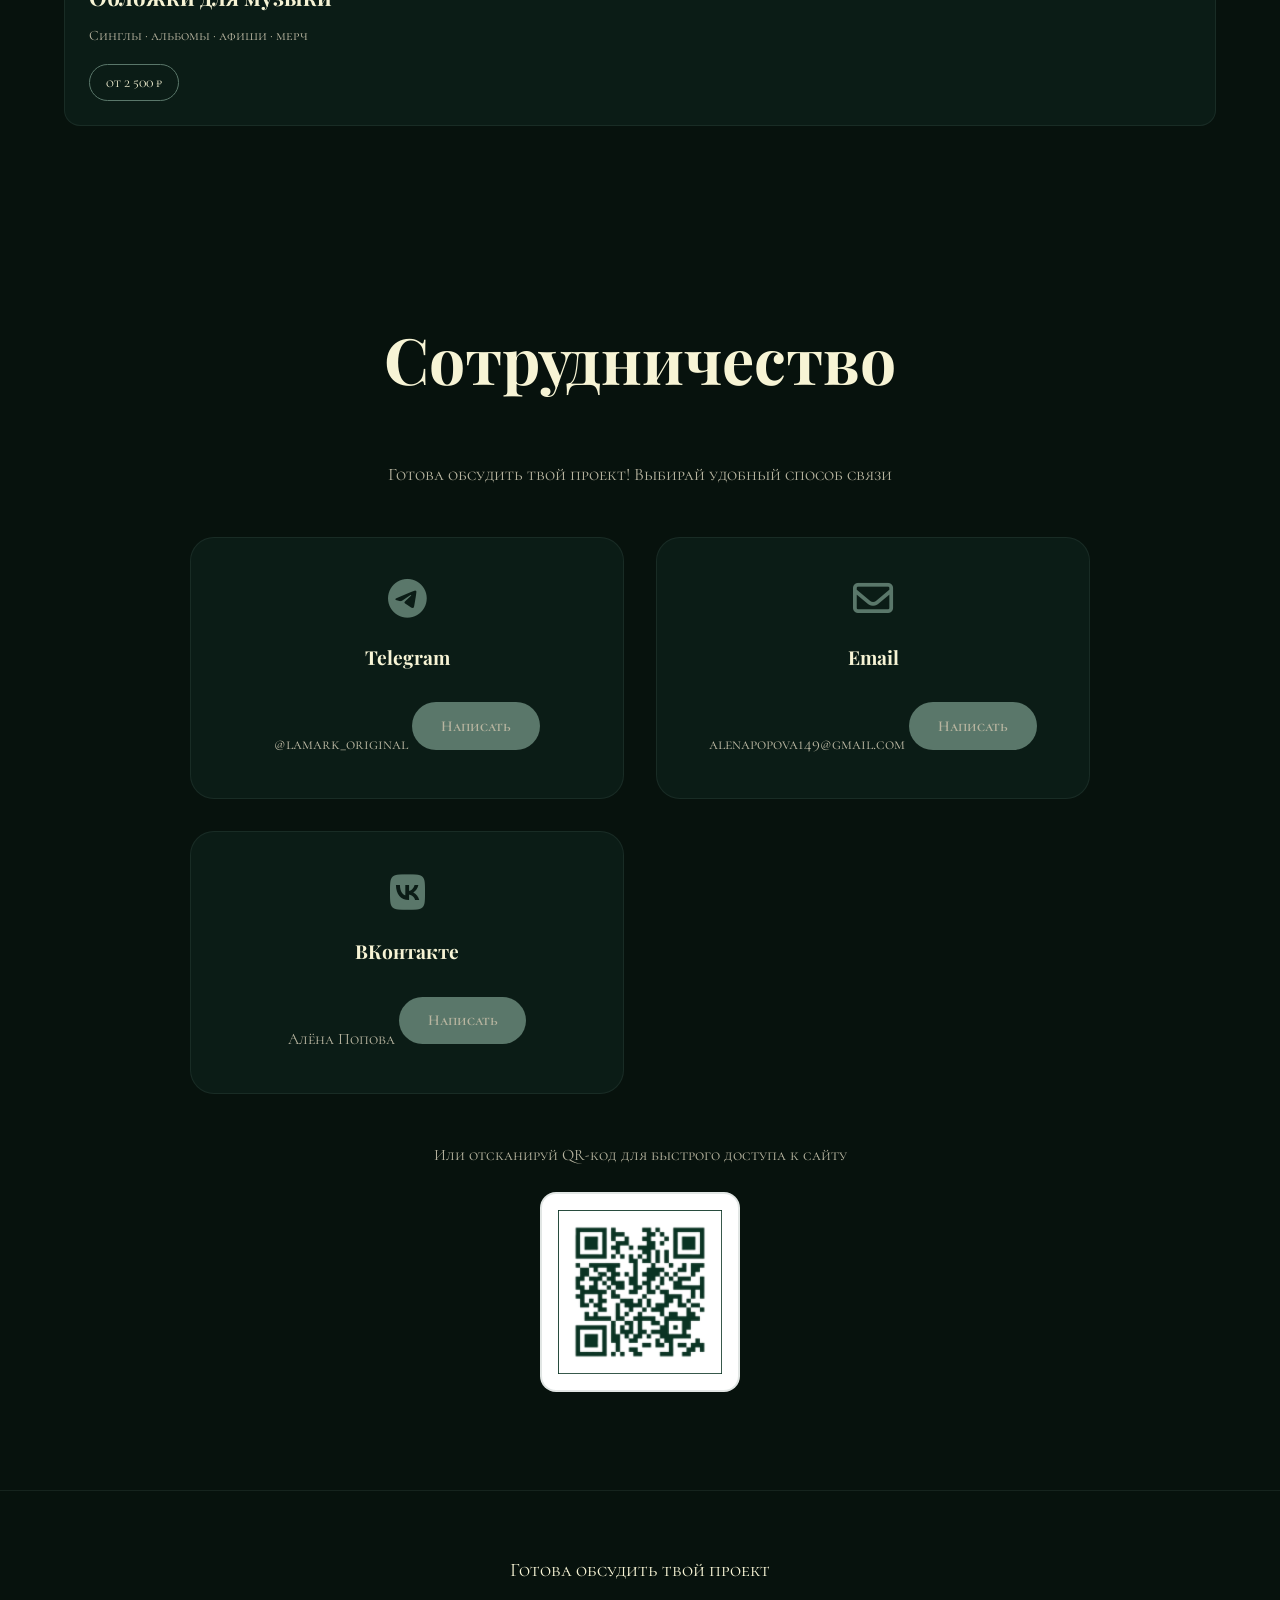
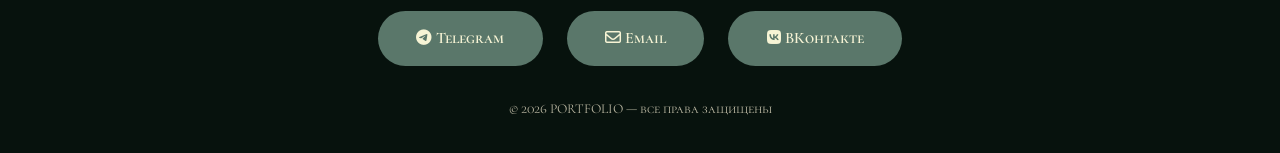
==== commit 9a93e049: "Update index.html" ====
--- a/index.html
+++ b/index.html
@@ -302,81 +302,80 @@
       width: 100%;
     }
 
-    /* ===== CARDS (SUBTLE ANIMATION, NO IMAGE MOVE) ===== */
-.cards-grid { 
-  display: grid; 
-  grid-template-columns: repeat(auto-fit, minmax(280px, 1fr)); 
-  gap: 2rem; 
-}
-
-.card { 
-  background: var(--card); 
-  border: 1px solid var(--border); 
-  border-radius: 1rem; 
-  overflow: hidden; 
-  cursor: pointer; 
-  transition: all 0.3s ease;
-  position: relative;
-}
-
-.card:hover { 
-  transform: translateY(-5px);
-  border-color: rgba(90,119,106,0.4);
-  box-shadow: 0 15px 40px rgba(90,119,106,0.2);
-}
-
-.card-img { 
-  height: 200px; 
-  background: #1a3a2e center/cover; 
-  position: relative;
-  overflow: hidden;
-  z-index: 1;
-}
-
-.card-img img { 
-  width: 100%; 
-  height: 100%; 
-  object-fit: cover;
-  /* NO ANIMATION ON IMAGE */
-}
-
-.card-body { 
-  padding: 1.5rem; 
-  position: relative;
-  z-index: 1;
-}
-
-.card-title { 
-  font-size: 1.4rem; 
-  color: #F7F4D5; 
-  margin-bottom: 0.5rem;
-  transition: color 0.3s ease;
-}
-
-.card:hover .card-title {
-  color: var(--accent);
-}
-
-.card-text { color: var(--muted); font-size: 0.9rem; }
-
-.card-price { 
-  display: inline-block; 
-  margin-top: 1rem; 
-  padding: 0.4rem 1rem; 
-  border: 1px solid var(--accent); 
-  border-radius: 50px; 
-  color: #F7F4D5; 
-  font-size: 0.85rem;
-  transition: all 0.3s ease;
-}
-
-.card:hover .card-price {
-  background: var(--accent);
-  color: #F7F4D5;
-  box-shadow: 0 5px 15px rgba(90,119,106,0.3);
-}
-
-.card-wide { grid-column: 1 / -1; }
+    /* ===== CARDS (SUBTLE ANIMATION) ===== */
+    .cards-grid { 
+      display: grid; 
+      grid-template-columns: repeat(auto-fit, minmax(280px, 1fr)); 
+      gap: 2rem; 
+    }
+
+    .card { 
+      background: var(--card); 
+      border: 1px solid var(--border); 
+      border-radius: 1rem; 
+      overflow: hidden; 
+      cursor: pointer; 
+      transition: all 0.3s ease;
+      position: relative;
+    }
+
+    .card:hover { 
+      transform: translateY(-5px);
+      border-color: rgba(90,119,106,0.4);
+      box-shadow: 0 15px 40px rgba(90,119,106,0.2);
+    }
+
+    .card-img { 
+      height: 200px; 
+      background: #1a3a2e center/cover; 
+      position: relative;
+      overflow: hidden;
+      z-index: 1;
+    }
+
+    .card-img img { 
+      width: 100%; 
+      height: 100%; 
+      object-fit: cover;
+    }
+
+    .card-body { 
+      padding: 1.5rem; 
+      position: relative;
+      z-index: 1;
+    }
+
+    .card-title { 
+      font-size: 1.4rem; 
+      color: #F7F4D5; 
+      margin-bottom: 0.5rem;
+      transition: color 0.3s ease;
+    }
+
+    .card:hover .card-title {
+      color: var(--accent);
+    }
+
+    .card-text { color: var(--muted); font-size: 0.9rem; }
+    
+    .card-price { 
+      display: inline-block; 
+      margin-top: 1rem; 
+      padding: 0.4rem 1rem; 
+      border: 1px solid var(--accent); 
+      border-radius: 50px; 
+      color: #F7F4D5; 
+      font-size: 0.85rem;
+      transition: all 0.3s ease;
+    }
+
+    .card:hover .card-price {
+      background: var(--accent);
+      color: #F7F4D5;
+      box-shadow: 0 5px 15px rgba(90,119,106,0.3);
+    }
+
+    .card-wide { grid-column: 1 / -1; }
 
     /* ===== ABOUT ===== */
     .about-grid {
@@ -640,7 +639,7 @@
   <div class="hero-content container">
     <h1 class="hero-title" id="heroTitle">PORTFOLIO</h1>
     <div class="web-design">WEB DESIGN</div>
-    <p class="hero-subtitle">Интуитивные интерфейсы · 3 года опыта · AI в работе</p>
+    <p class="hero-subtitle">Интуитивные интерфейсы · Современный подход · AI в работе</p>
     <a href="works.html" class="btn">Смотреть проекты</a>
   </div>
 </section>
@@ -650,11 +649,12 @@
   <div class="container">
     <h2 class="section-title">Обо мне</h2>
     <p style="max-width:900px;margin:0 auto;text-align:center;color:var(--text);font-size:clamp(1.05rem,3vw,1.25rem);line-height:1.8;">
-      Привет! Меня зовут <strong style="color:var(--accent);">Алёна</strong>, и я веб-дизайнер с 3-летним опытом.
+      Привет! Меня зовут <strong style="color:var(--accent);">Алёна</strong>, и я начинающий веб-дизайнер.
     </p>
     <p style="max-width:900px;margin:2rem auto;text-align:center;color:var(--text);font-size:clamp(1rem,2.5vw,1.15rem);line-height:1.8;">
       Я создаю интерфейсы, которые не просто красиво выглядят — они работают на ваш бизнес. 
-      Каждый проект для меня это возможность решить задачу клиента через визуал, композицию и внимание к деталям.
+      Каждый проект для меня — это возможность создать что-то уникальное, вложив душу и внимание к деталям.
+      Работаю честно, вникаю в задачу и всегда на связи.
     </p>
 
     <div class="about-grid">
@@ -729,7 +729,7 @@
         <div class="card-body">
           <h3 class="card-title">Web Design</h3>
           <p class="card-text">Адаптивные сайты · UX/UI · дизайн-системы</p>
-          <span class="card-price">от 15 000 ₽</span>
+          <span class="card-price">от 8 000 ₽</span>
         </div>
       </div>
 
@@ -738,7 +738,7 @@
         <div class="card-body">
           <h3 class="card-title">Инфографика</h3>
           <p class="card-text">Карточки товаров · презентации · дашборды</p>
-          <span class="card-price">от 3 000 ₽</span>
+          <span class="card-price">от 1 500 ₽</span>
         </div>
       </div>
 
@@ -747,7 +747,7 @@
         <div class="card-body">
           <h3 class="card-title">Графический дизайн</h3>
           <p class="card-text">Брендинг · постеры · обложки · SMM</p>
-          <span class="card-price">от 5 000 ₽</span>
+          <span class="card-price">от 3 000 ₽</span>
         </div>
       </div>
 
@@ -756,7 +756,7 @@
         <div class="card-body">
           <h3 class="card-title">Обложки для музыки</h3>
           <p class="card-text">Синглы · альбомы · афиши · мерч</p>
-          <span class="card-price">от 4 000 ₽</span>
+          <span class="card-price">от 2 500 ₽</span>
         </div>
       </div>
     </div>
@@ -789,8 +789,8 @@
       <div class="contact-card">
         <i class="fab fa-vk"></i>
         <h3>ВКонтакте</h3>
-        <a href="https://vk.com/lamark_original" target="_blank" rel="noopener noreferrer">Алёна Попова</a>
-        <a href="https://vk.com/lamark_original" target="_blank" rel="noopener noreferrer" class="btn">Написать</a>
+        <a href="https://vk.com/alena_popova" target="_blank" rel="noopener noreferrer">Алёна Попова</a>
+        <a href="https://vk.com/alena_popova" target="_blank" rel="noopener noreferrer" class="btn">Написать</a>
       </div>
     </div>
 
@@ -814,7 +814,7 @@
       <a href="mailto:alenapopova149@gmail.com" class="btn">
         <i class="far fa-envelope"></i> Email
       </a>
-      <a href="https://vk.com/lamark_original" target="_blank" rel="noopener noreferrer" class="btn">
+      <a href="https://vk.com/alena_popova" target="_blank" rel="noopener noreferrer" class="btn">
         <i class="fab fa-vk"></i> ВКонтакте
       </a>
     </div>
@@ -829,7 +829,7 @@
     <h3 class="modal-title" id="modalTitle">Услуга</h3>
     <p class="modal-subtitle">ПРАЙС-ЛИСТ</p>
     <div id="modalContent"></div>
-    <p class="modal-note">Итоговая стоимость зависит от сложности</p>
+    <p class="modal-note">Итоговая стоимость зависит от сложности · Первая консультация — бесплатно</p>
     <a href="https://t.me/lamark_original" class="modal-link"><i class="fab fa-telegram-plane"></i> Обсудить проект</a>
   </div>
 </div>
@@ -862,33 +862,33 @@
 
   const priceData = {
     webdesign: { title: 'Web Design', items: [
-      { name: 'Лендинг (до 5 экранов)', price: '15 000 ₽' },
-      { name: 'Лендинг (до 10 экранов)', price: '25 000 ₽' },
-      { name: 'Многостраничный сайт', price: 'от 40 000 ₽' },
-      { name: 'Интернет-магазин', price: 'от 60 000 ₽' },
-      { name: 'UX/UI аудит', price: '10 000 ₽' },
-      { name: 'Прототипирование', price: 'от 8 000 ₽' }
+      { name: 'Лендинг (до 5 экранов)', price: '8 000 ₽' },
+      { name: 'Лендинг (до 10 экранов)', price: '15 000 ₽' },
+      { name: 'Многостраничный сайт', price: 'от 25 000 ₽' },
+      { name: 'UX/UI аудит', price: '5 000 ₽' },
+      { name: 'Прототипирование', price: 'от 4 000 ₽' }
     ]},
     infographic: { title: 'Инфографика', items: [
-      { name: 'Карточка товара (1 шт)', price: '3 000 ₽' },
-      { name: 'Карточка товара (5 шт)', price: '12 000 ₽' },
-      { name: 'Карточка товара (10 шт)', price: '20 000 ₽' },
-      { name: 'Инфографика для презентации', price: 'от 15 000 ₽' },
-      { name: 'Дашборд', price: 'от 25 000 ₽' }
+      { name: 'Карточка товара (1 шт)', price: '1 500 ₽' },
+      { name: 'Карточка товара (5 шт)', price: '6 000 ₽' },
+      { name: 'Карточка товара (10 шт)', price: '10 000 ₽' },
+      { name: 'Инфографика для презентации', price: 'от 8 000 ₽' },
+      { name: 'Дашборд', price: 'от 12 000 ₽' }
     ]},
     graphic: { title: 'Графический дизайн', items: [
-      { name: 'Логотип', price: '10 000 ₽' },
-      { name: 'Фирменный стиль', price: 'от 25 000 ₽' },
-      { name: 'Постер/флаер', price: '5 000 ₽' },
-      { name: 'Обложка книги/альбома', price: '8 000 ₽' },
-      { name: 'Дизайн соцсетей (10 постов)', price: '15 000 ₽' }
+      { name: 'Логотип', price: '5 000 ₽' },
+      { name: 'Фирменный стиль (базовый)', price: 'от 15 000 ₽' },
+      { name: 'Постер/флаер', price: '3 000 ₽' },
+      { name: 'Обложка книги/альбома', price: '5 000 ₽' },
+      { name: 'Дизайн соцсетей (1 пост)', price: '1 000 ₽' },
+      { name: 'Дизайн соцсетей (10 постов)', price: '8 000 ₽' }
     ]},
     music: { title: 'Обложки для музыки', items: [
-      { name: 'Обложка сингла', price: '4 000 ₽' },
-      { name: 'Обложка альбома', price: '10 000 ₽' },
-      { name: 'Обложка для стриминга', price: '5 000 ₽' },
-      { name: 'Концертный постер', price: '7 000 ₽' },
-      { name: 'Пакет (обложка + постер)', price: '12 000 ₽' }
+      { name: 'Обложка сингла', price: '2 500 ₽' },
+      { name: 'Обложка альбома', price: '6 000 ₽' },
+      { name: 'Обложка для стриминга', price: '3 000 ₽' },
+      { name: 'Концертный постер', price: '4 000 ₽' },
+      { name: 'Пакет (обложка + постер)', price: '7 000 ₽' }
     ]}
   };
 
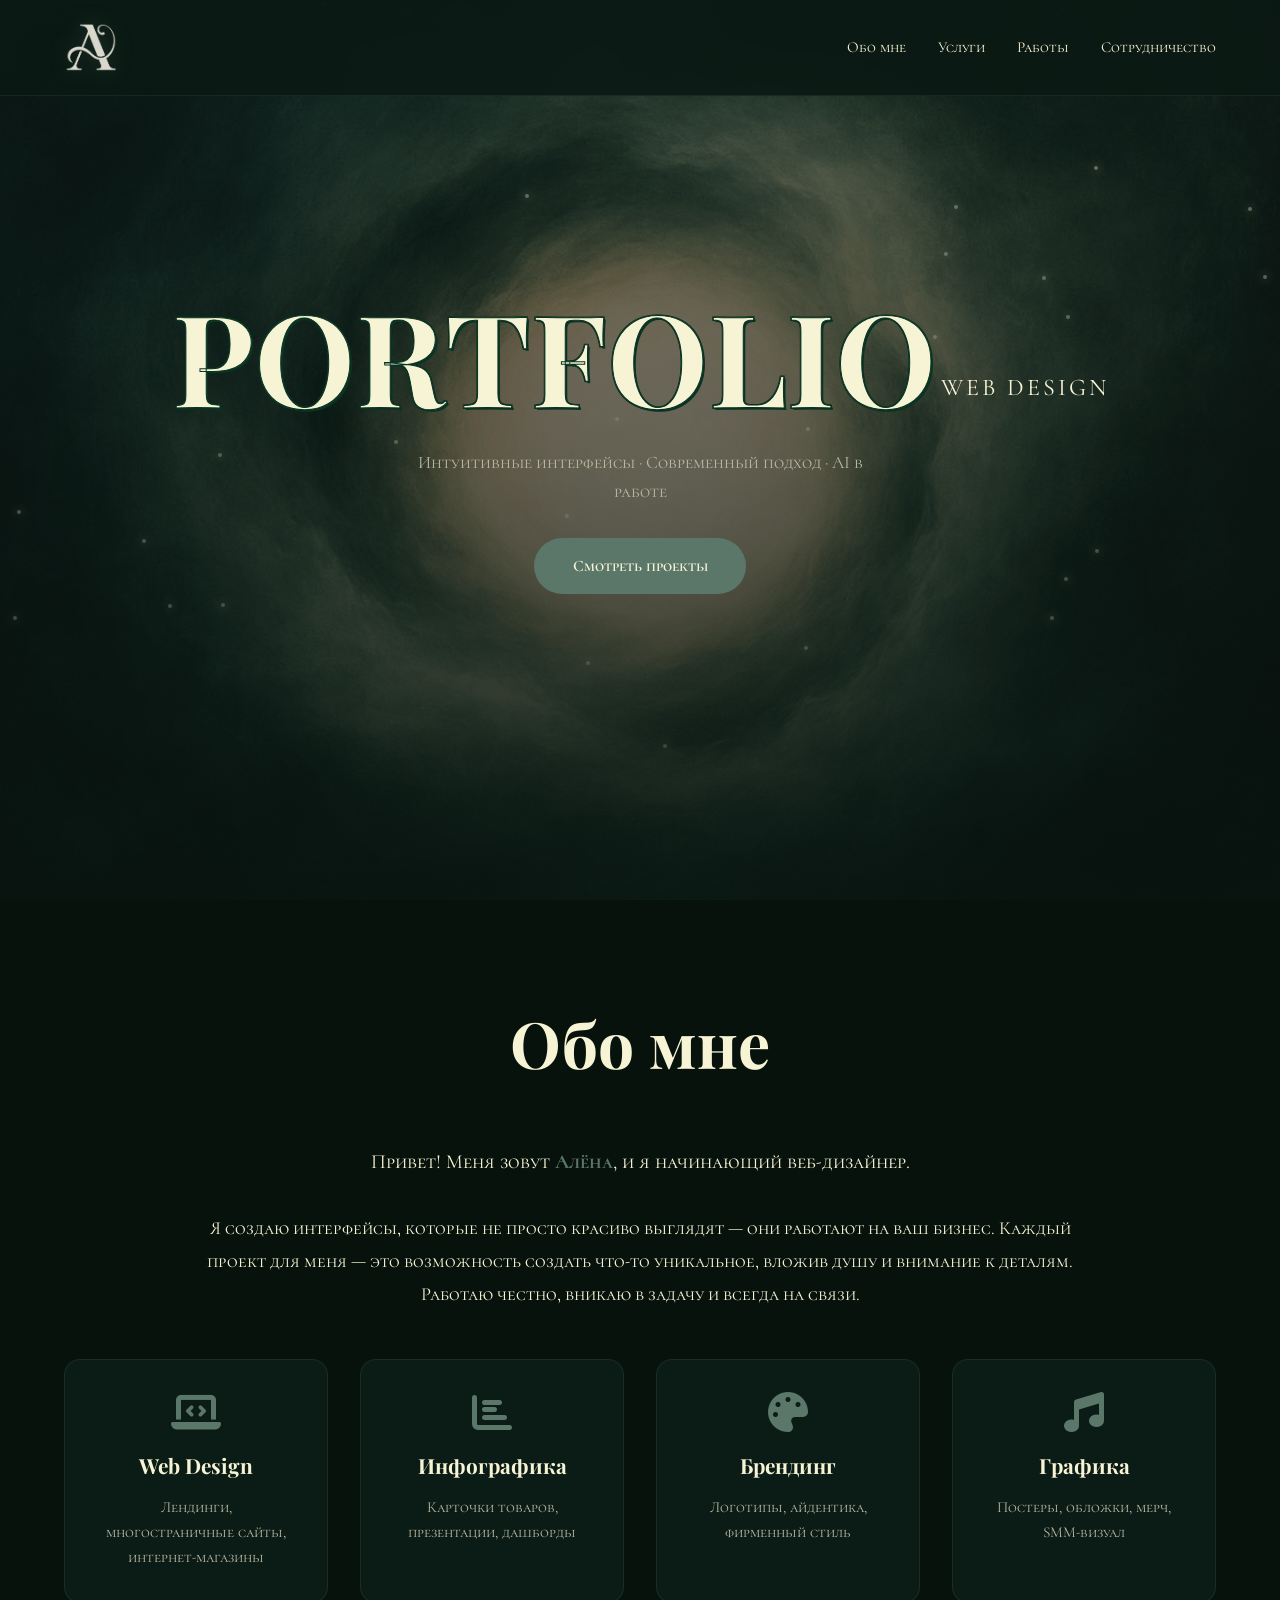
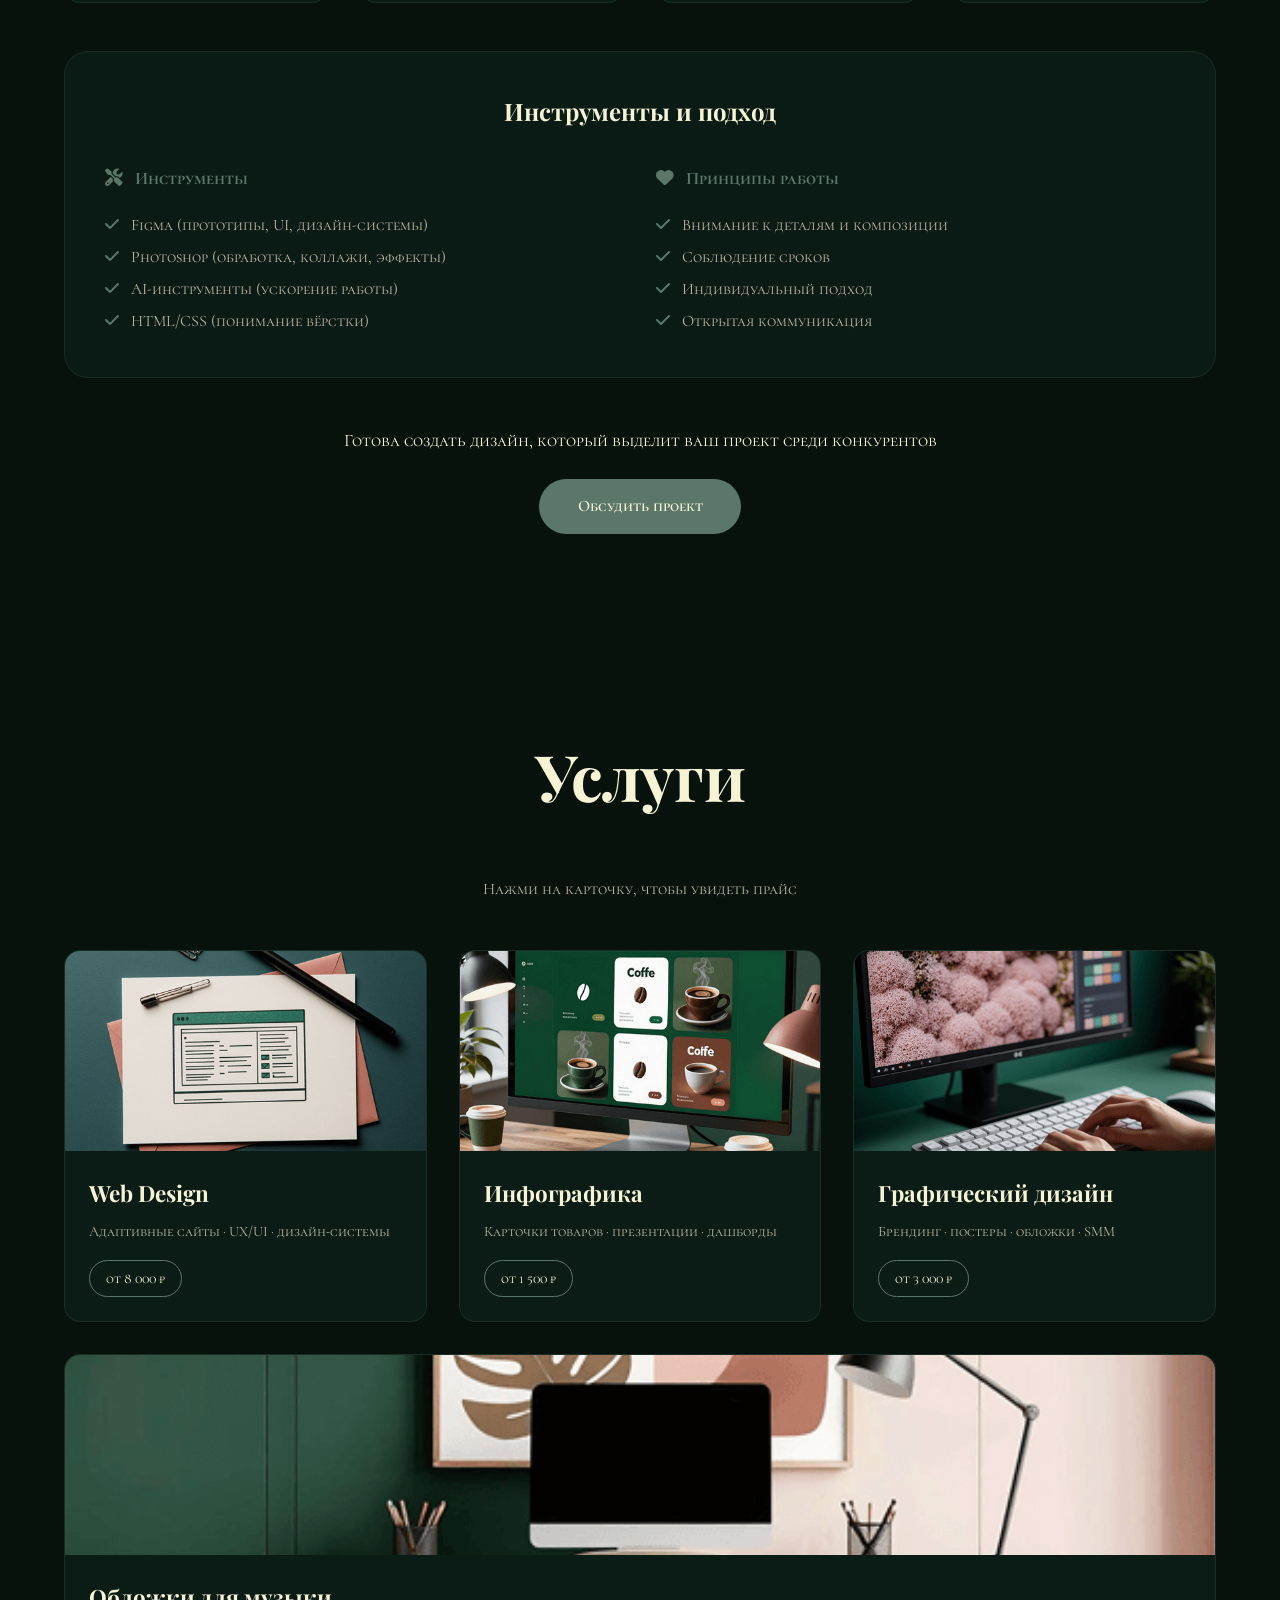
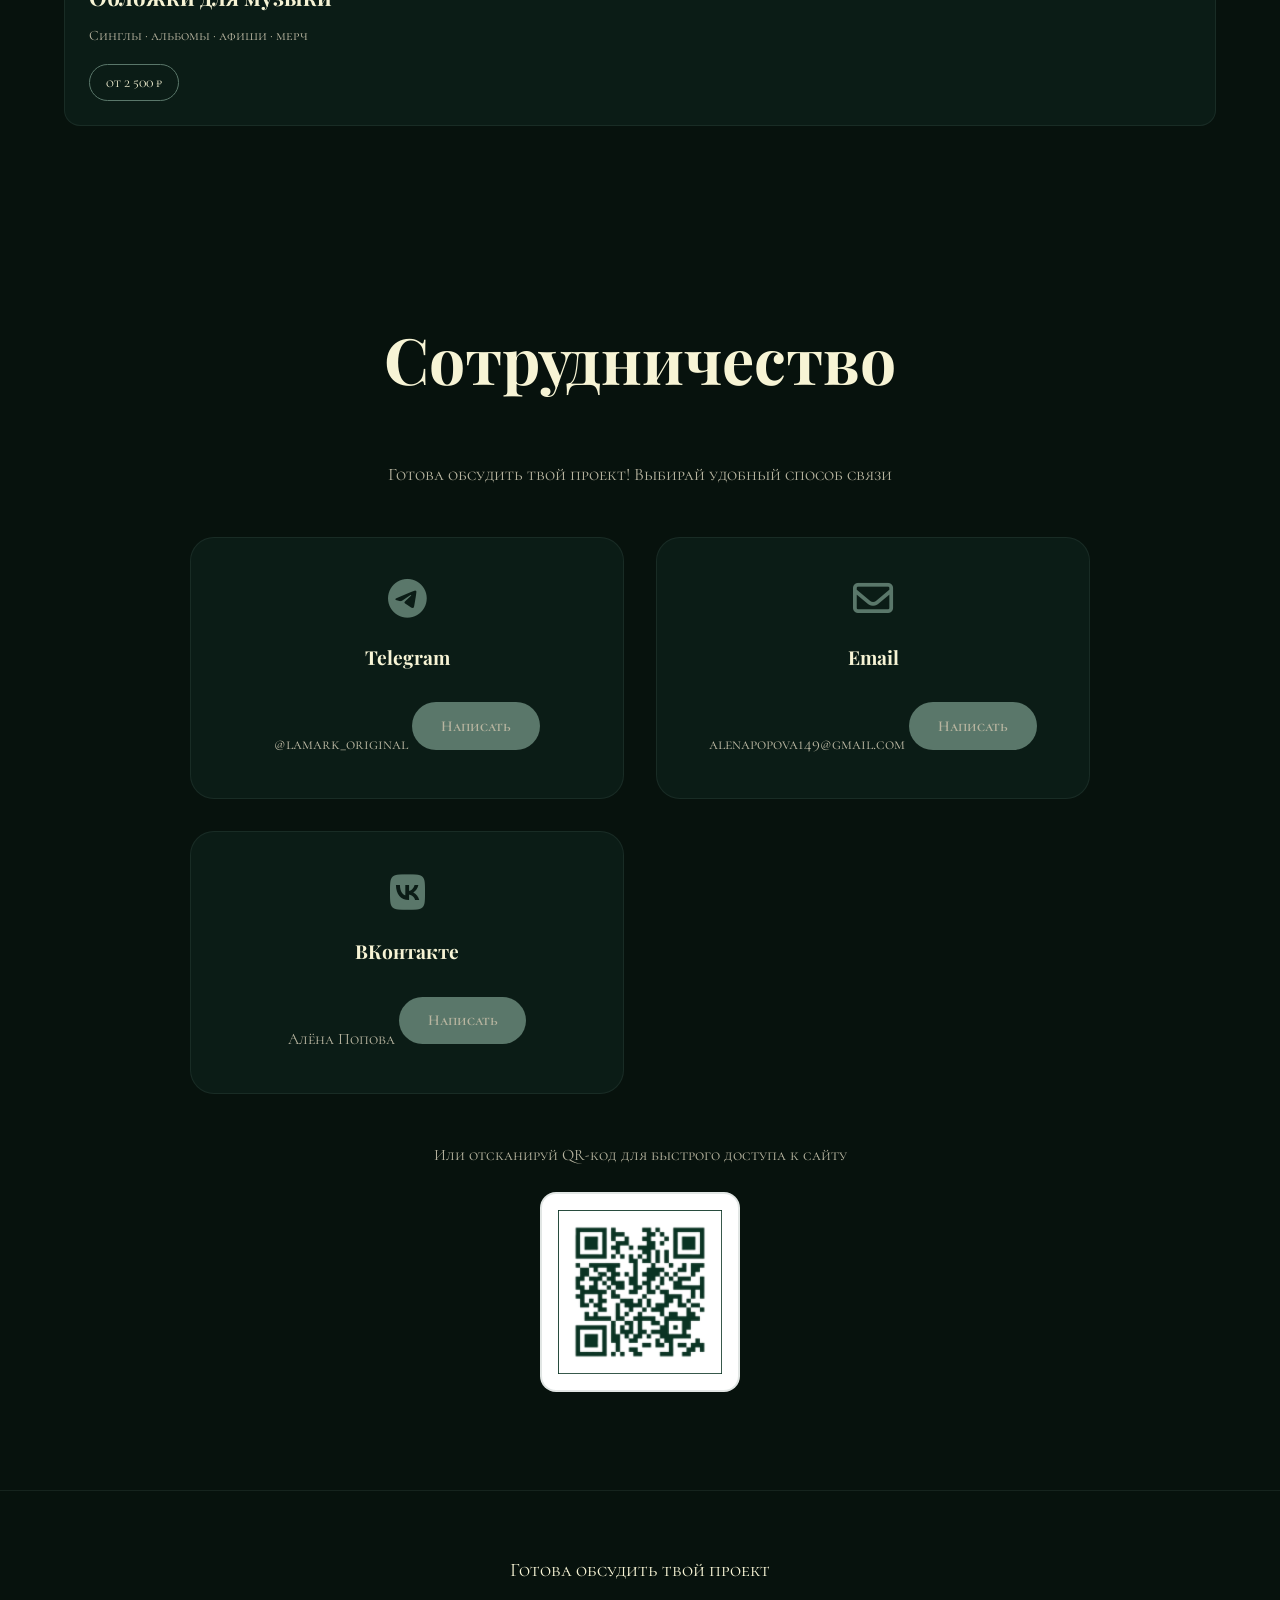
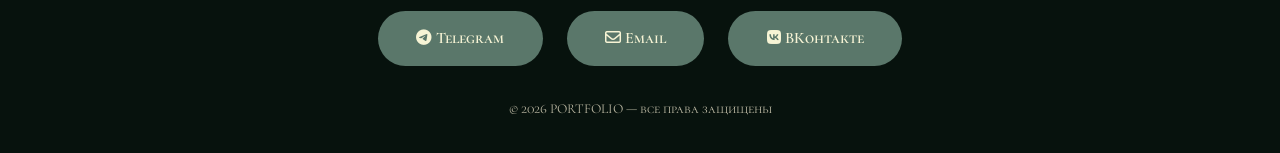
==== commit ce34c086: "index.html" ====
--- a/index.html
+++ b/index.html
@@ -789,8 +789,8 @@
       <div class="contact-card">
         <i class="fab fa-vk"></i>
         <h3>ВКонтакте</h3>
-        <a href="https://vk.com/alena_popova" target="_blank" rel="noopener noreferrer">Алёна Попова</a>
-        <a href="https://vk.com/alena_popova" target="_blank" rel="noopener noreferrer" class="btn">Написать</a>
+        <a href="https://vk.com/lamark_original" target="_blank" rel="noopener noreferrer">Алёна Попова</a>
+        <a href="https://vk.com/lamark_original" target="_blank" rel="noopener noreferrer" class="btn">Написать</a>
       </div>
     </div>
 
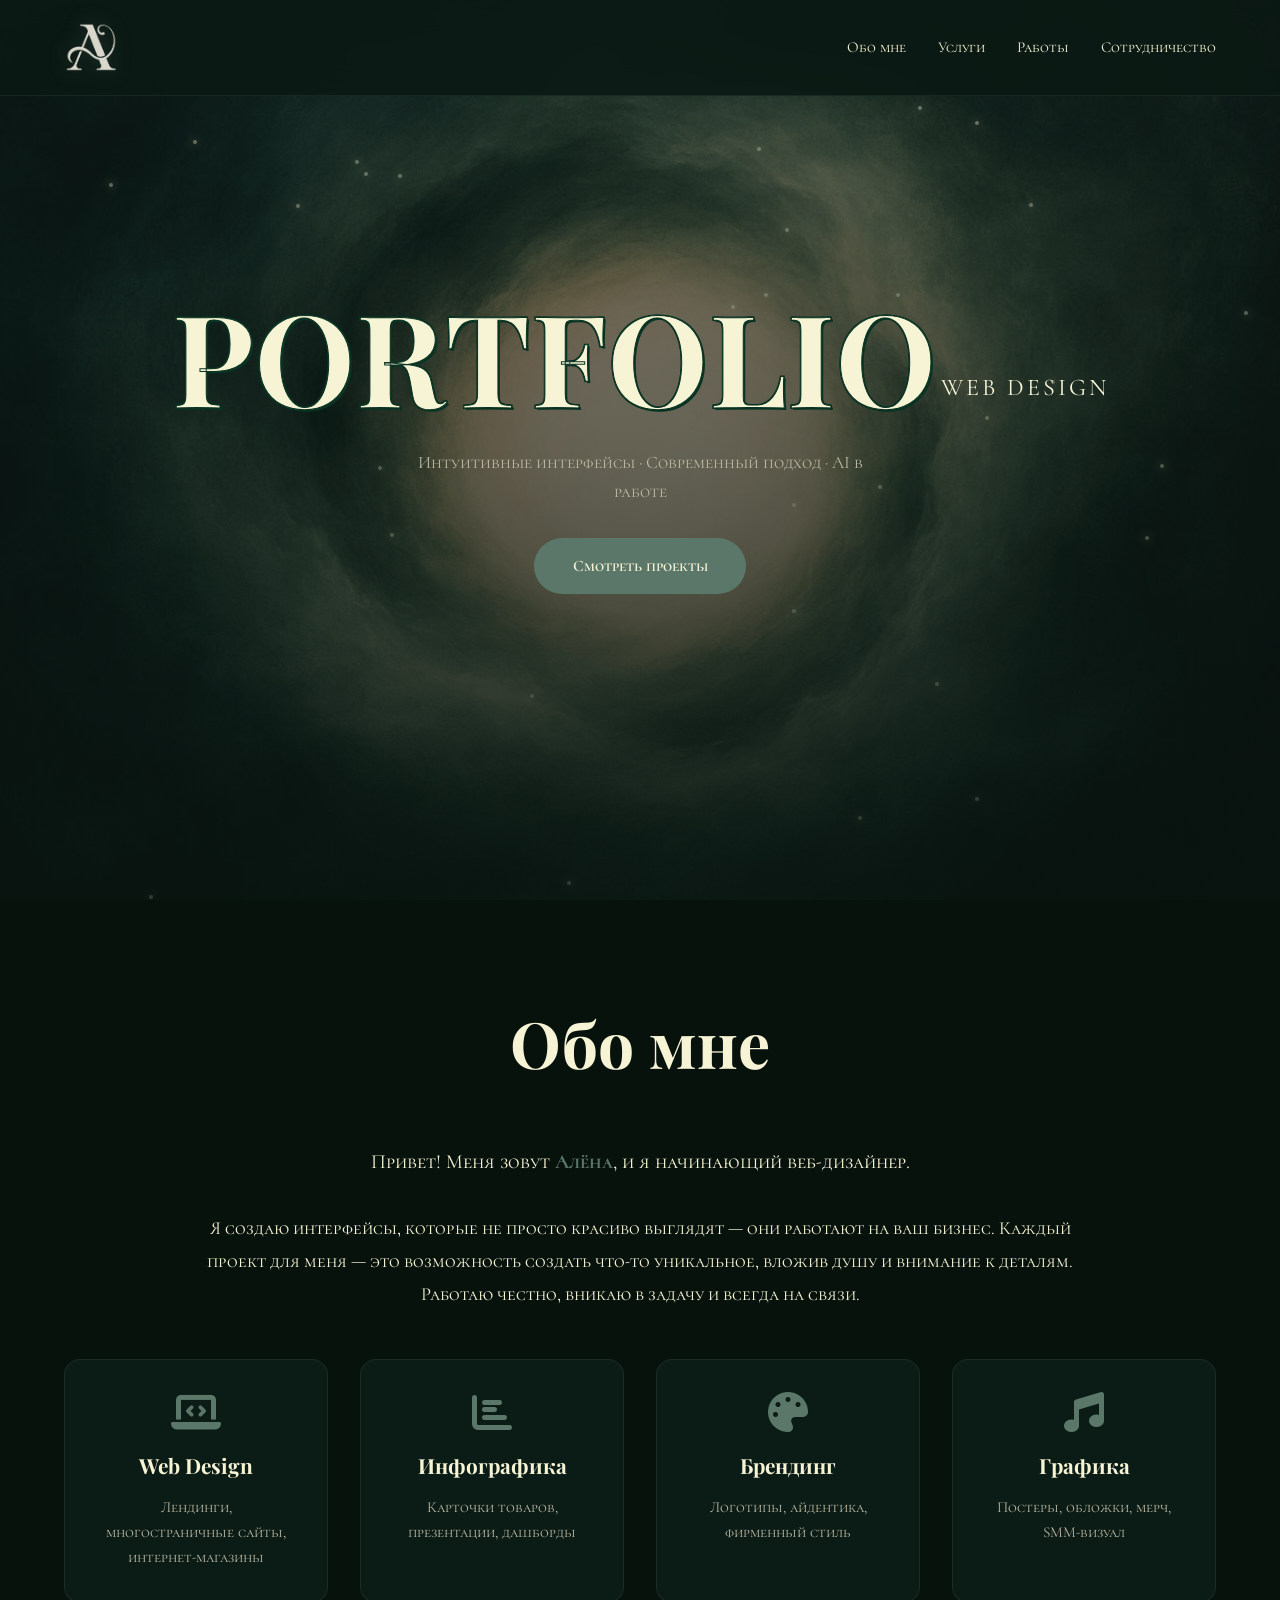
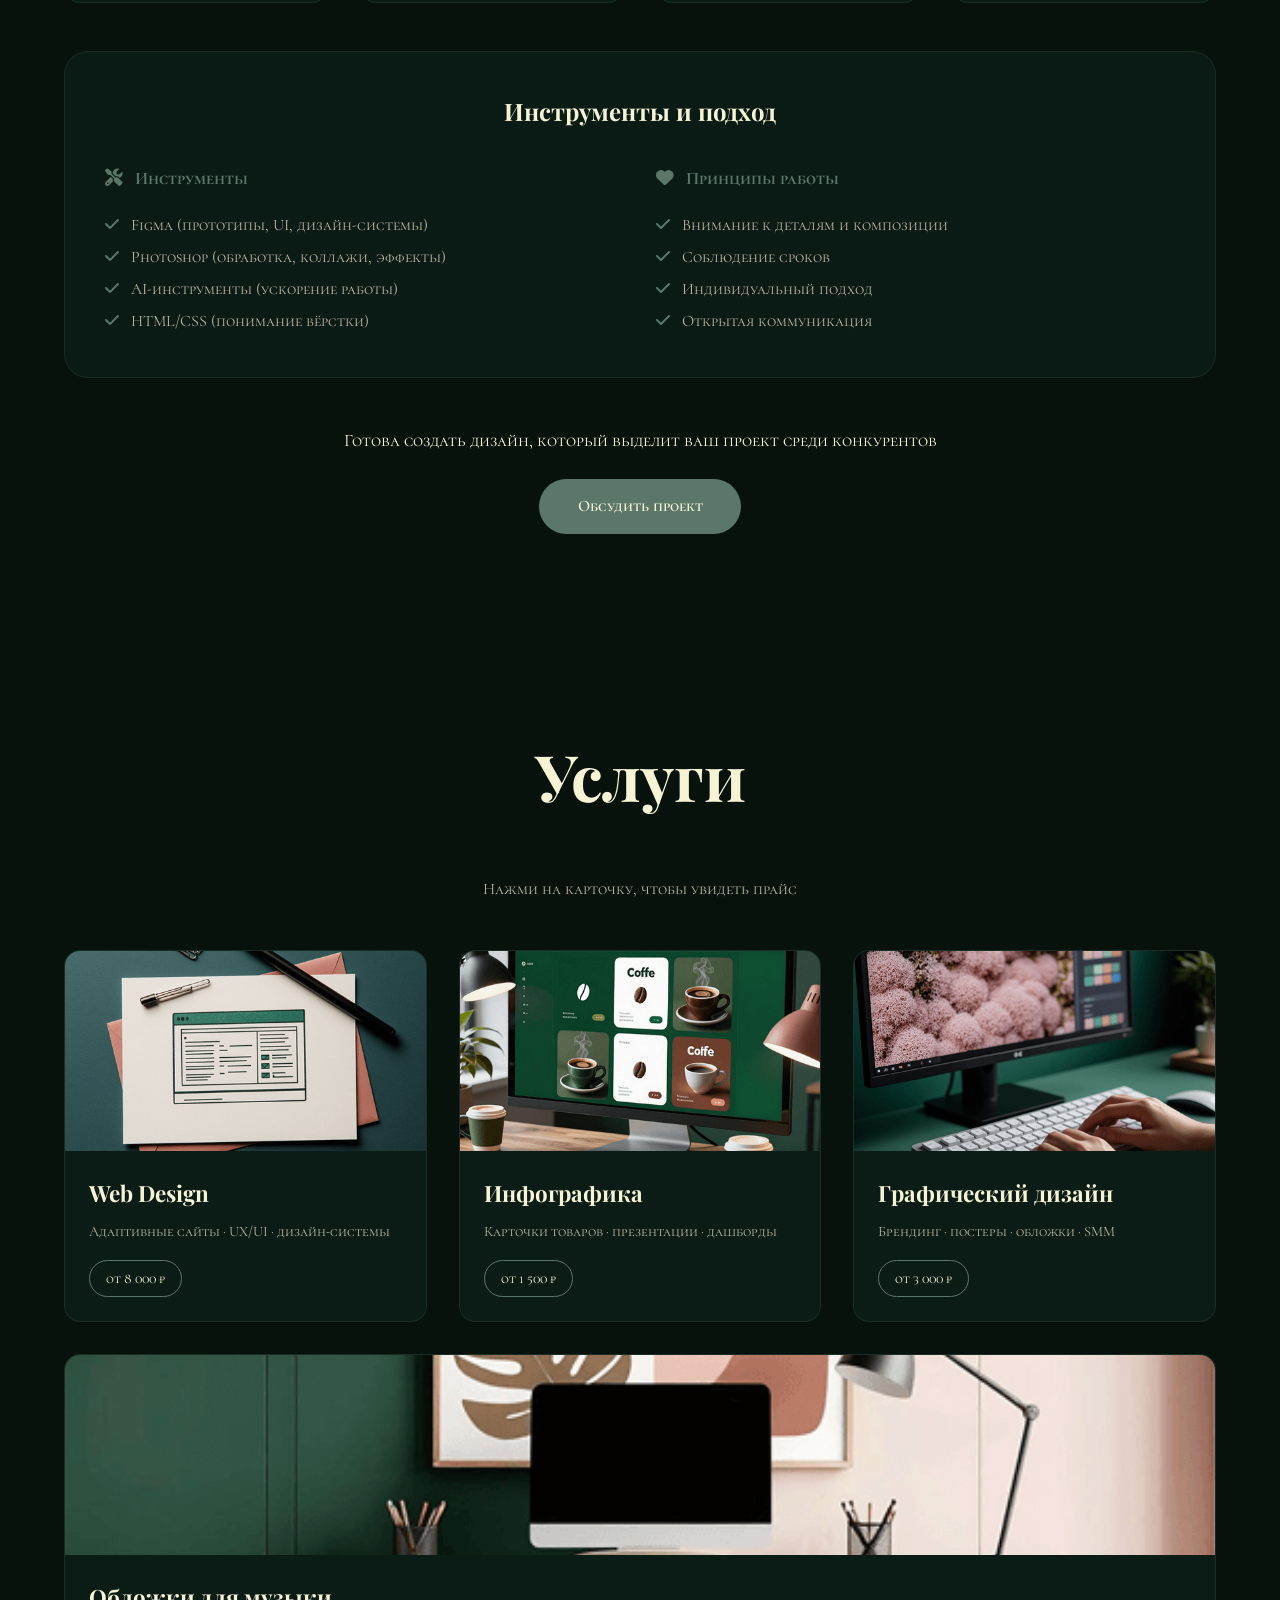
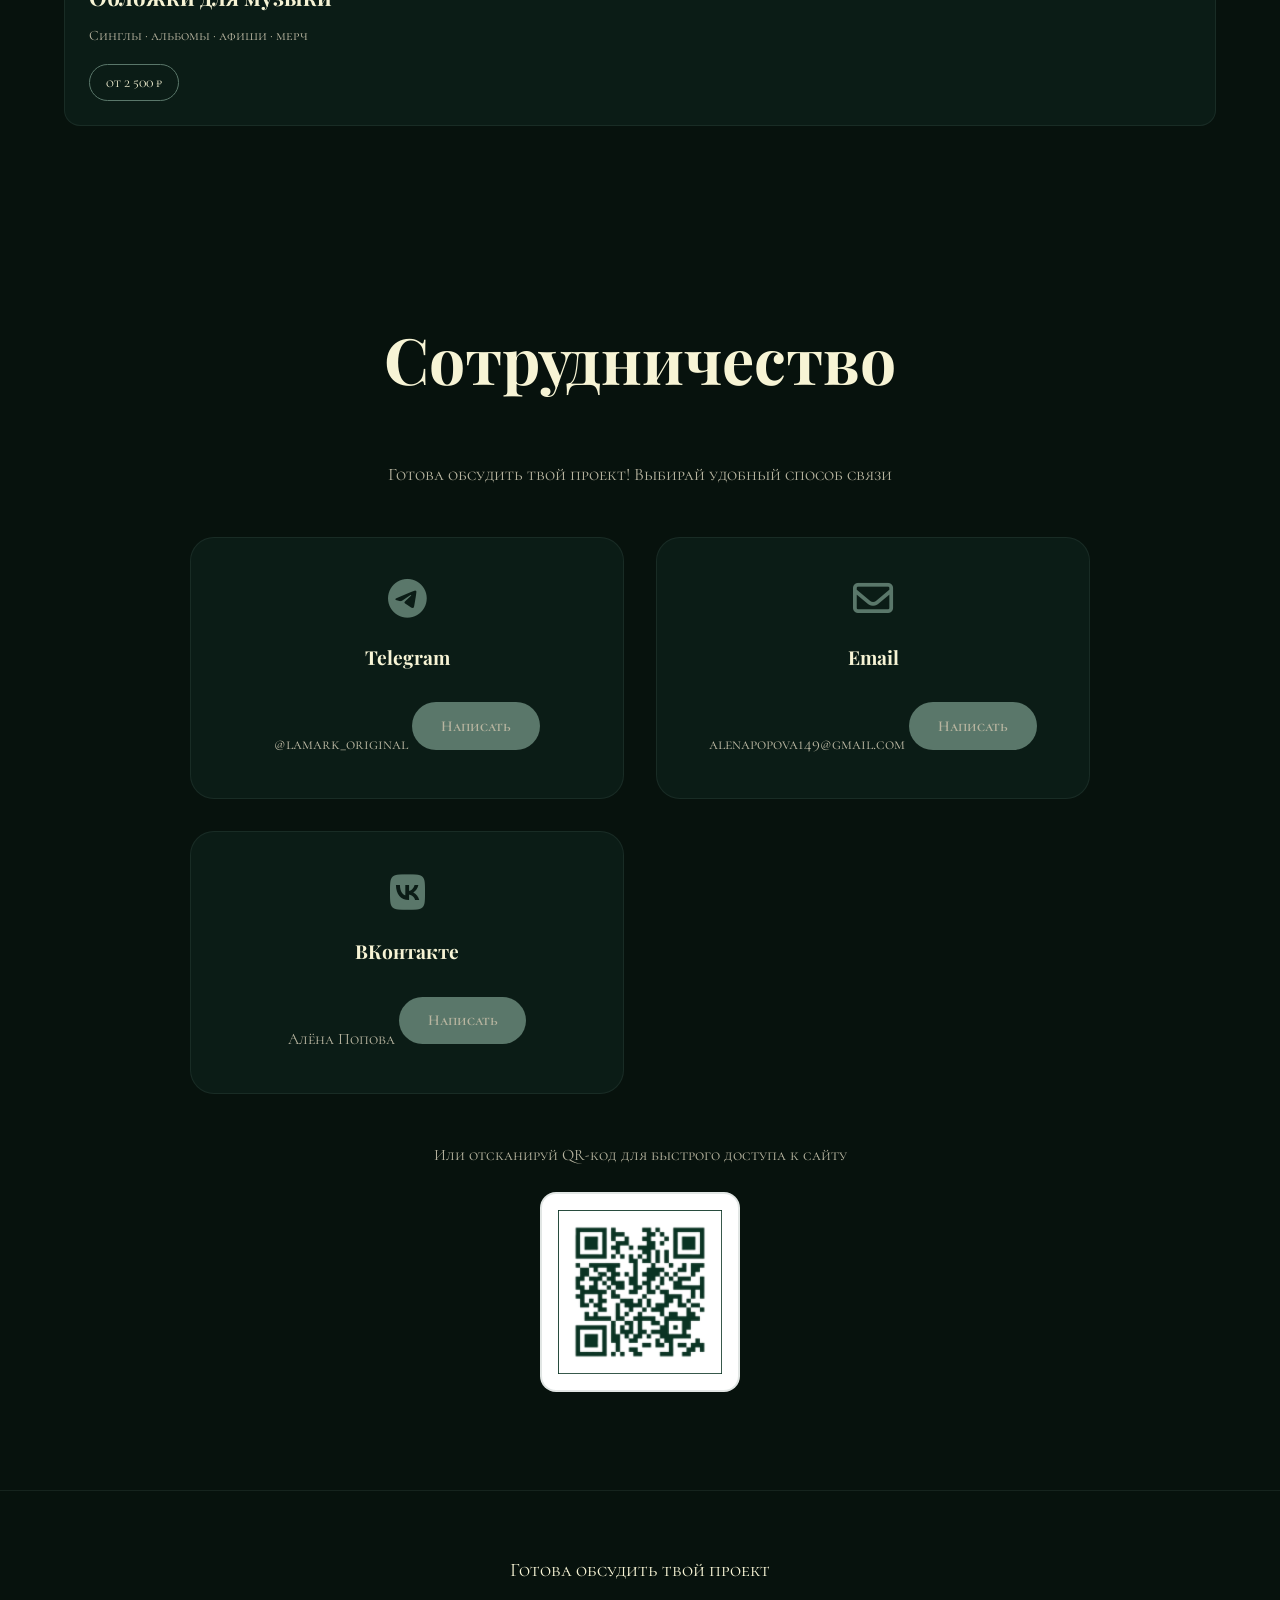
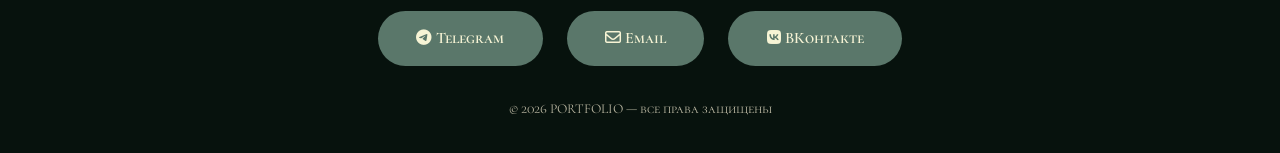
==== commit b7f5be76: "index.html" ====
--- a/index.html
+++ b/index.html
@@ -1,6 +1,19 @@
 <!DOCTYPE html>
 <html lang="ru">
 <head>
+  <!-- Yandex.Metrika counter -->
+<script type="text/javascript">
+    (function(m,e,t,r,i,k,a){
+        m[i]=m[i]||function(){(m[i].a=m[i].a||[]).push(arguments)};
+        m[i].l=1*new Date();
+        for (var j = 0; j < document.scripts.length; j++) {if (document.scripts[j].src === r) { return; }}
+        k=e.createElement(t),a=e.getElementsByTagName(t)[0],k.async=1,k.src=r,a.parentNode.insertBefore(k,a)
+    })(window, document,'script','https://mc.yandex.ru/metrika/tag.js?id=110356766', 'ym');
+
+    ym(110356766, 'init', {ssr:true, webvisor:true, clickmap:true, ecommerce:"dataLayer", referrer: document.referrer, url: location.href, accurateTrackBounce:true, trackLinks:true});
+</script>
+<noscript><div><img src="https://mc.yandex.ru/watch/110356766" style="position:absolute; left:-9999px;" alt="" /></div></noscript>
+<!-- /Yandex.Metrika counter -->
   <meta charset="UTF-8">
   <meta name="viewport" content="width=device-width, initial-scale=1.0">
   <title>PORTFOLIO | Web design</title>
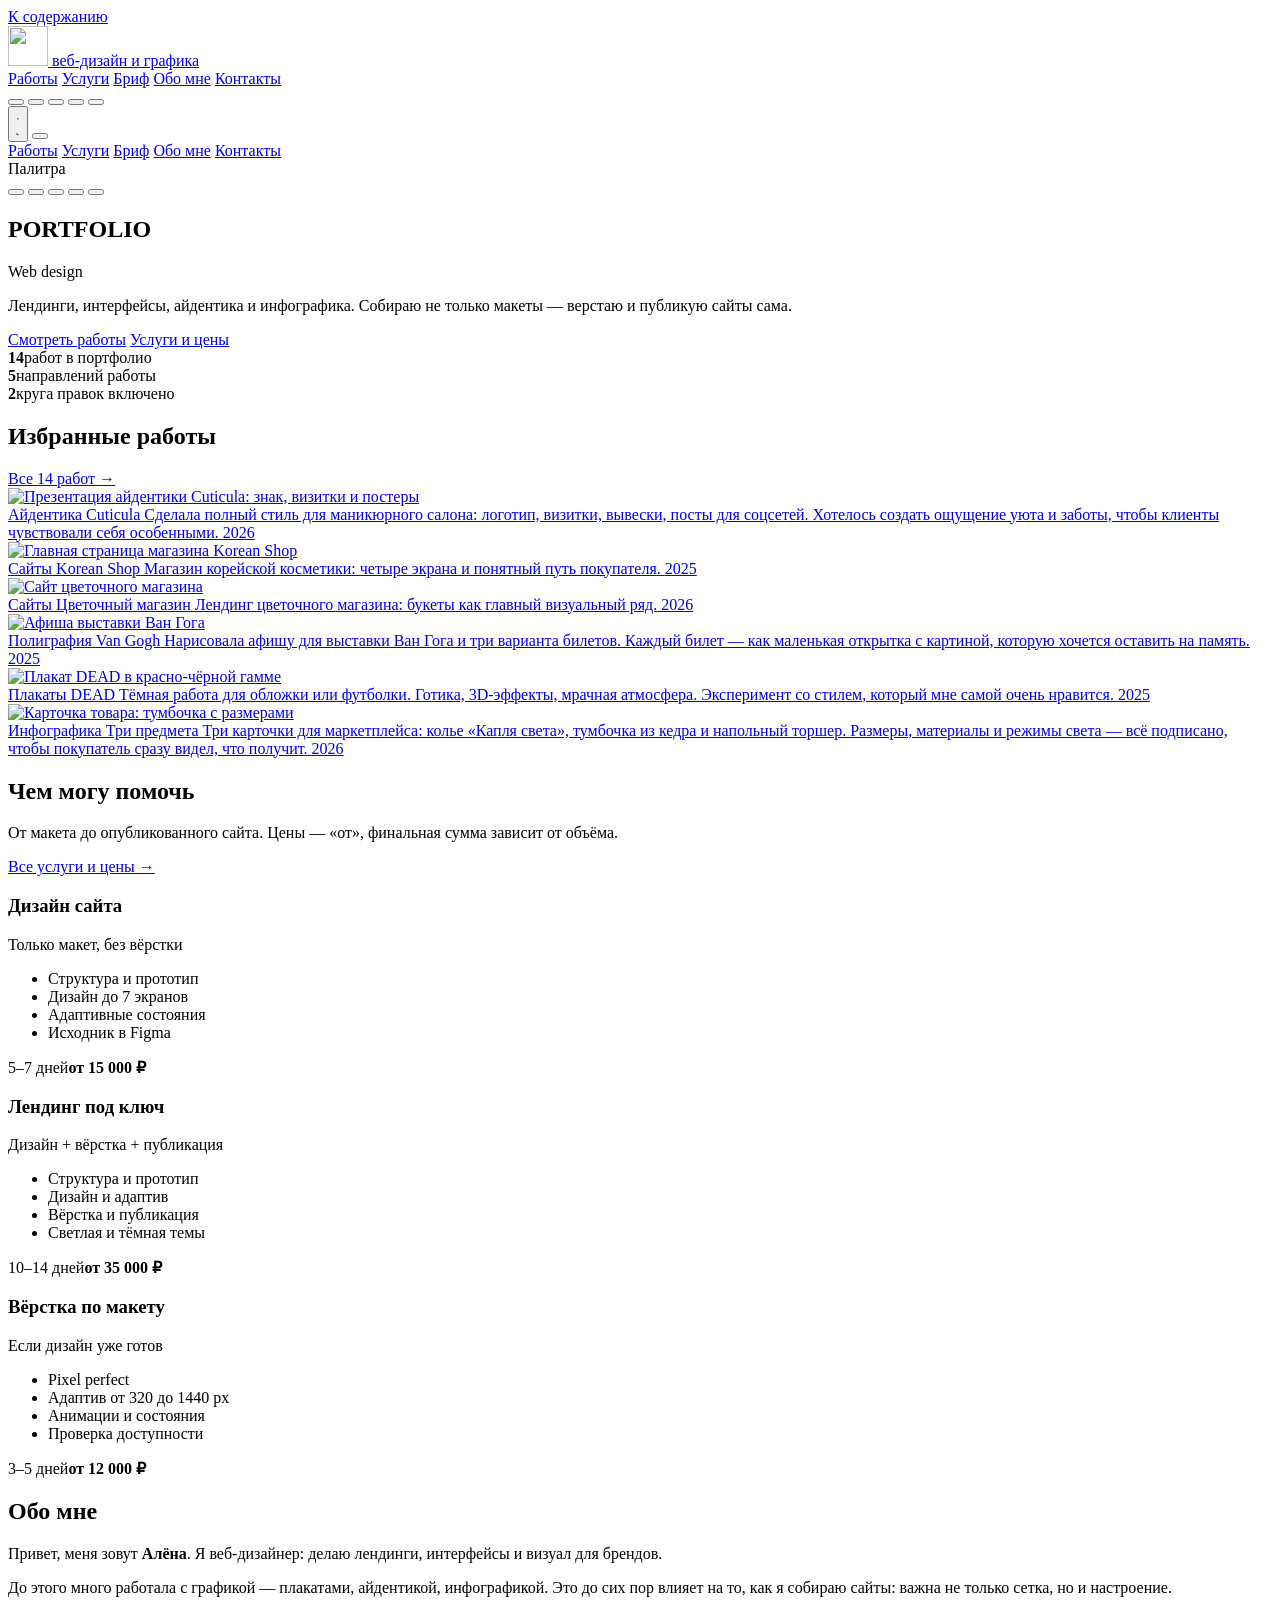
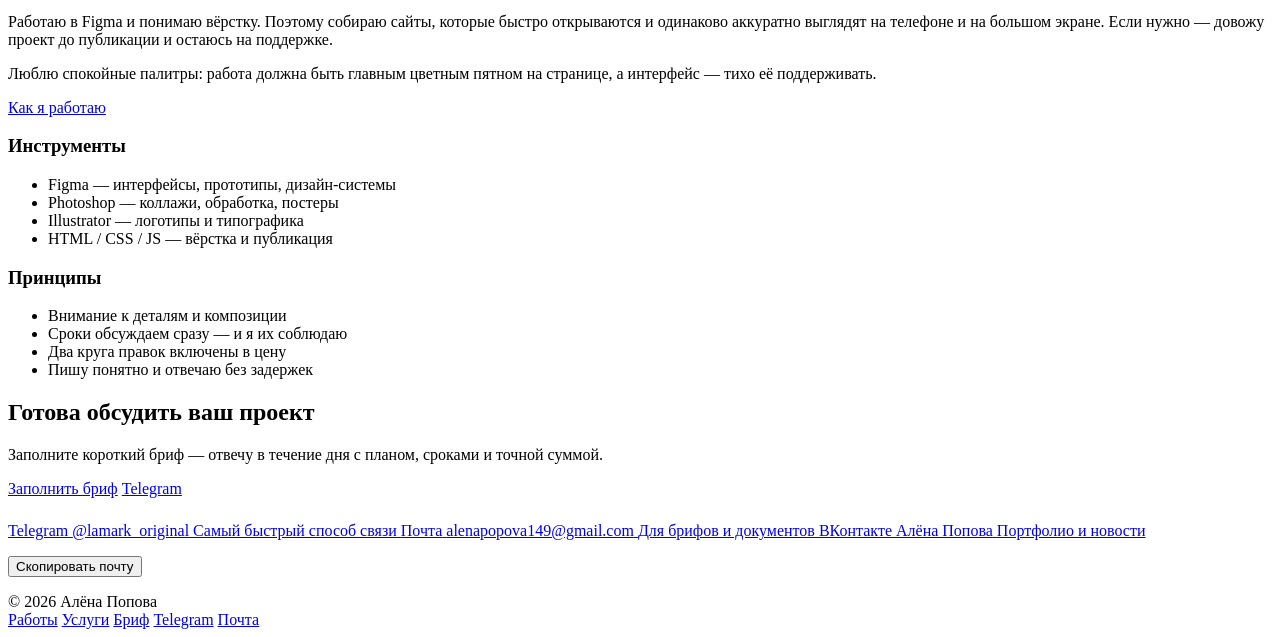
==== commit cdd56883: "index.html" ====
--- a/index.html
+++ b/index.html
@@ -1,958 +1,320 @@
 <!DOCTYPE html>
-<html lang="ru">
+<html lang="ru" data-palette="forest" data-theme="light">
 <head>
-  <!-- Yandex.Metrika counter -->
-<script type="text/javascript">
-    (function(m,e,t,r,i,k,a){
-        m[i]=m[i]||function(){(m[i].a=m[i].a||[]).push(arguments)};
-        m[i].l=1*new Date();
-        for (var j = 0; j < document.scripts.length; j++) {if (document.scripts[j].src === r) { return; }}
-        k=e.createElement(t),a=e.getElementsByTagName(t)[0],k.async=1,k.src=r,a.parentNode.insertBefore(k,a)
-    })(window, document,'script','https://mc.yandex.ru/metrika/tag.js?id=110356766', 'ym');
-
-    ym(110356766, 'init', {ssr:true, webvisor:true, clickmap:true, ecommerce:"dataLayer", referrer: document.referrer, url: location.href, accurateTrackBounce:true, trackLinks:true});
-</script>
-<noscript><div><img src="https://mc.yandex.ru/watch/110356766" style="position:absolute; left:-9999px;" alt="" /></div></noscript>
-<!-- /Yandex.Metrika counter -->
-  <meta charset="UTF-8">
-  <meta name="viewport" content="width=device-width, initial-scale=1.0">
-  <title>PORTFOLIO | Web design</title>
-  
-  <meta name="description" content="Портфолио веб-дизайнера: UX/UI, инфографика, брендинг.">
-  <link rel="icon" type="image/png" href="img/logo.png">
-  <link rel="preconnect" href="https://fonts.googleapis.com">
-  <link rel="preconnect" href="https://fonts.gstatic.com" crossorigin>
-  <link href="https://fonts.googleapis.com/css2?family=Cormorant+SC:wght@300;400;500;600;700&family=Playfair+Display:wght@400;500;600;700;900&display=swap" rel="stylesheet">
-  <link rel="stylesheet" href="https://cdnjs.cloudflare.com/ajax/libs/font-awesome/6.5.0/css/all.min.css">
-
-  <style>
-    :root {
-      --bg: #07120d;
-      --text: #F7F4D5;
-      --text-stroke: #0A3323;
-      --muted: #B8B5A0;
-      --accent: #5a776a;
-      --accent-hover: #6e8f80;
-      --card: rgba(15,35,28,0.65);
-      --border: rgba(90,119,106,0.18);
-      --shadow: 0 20px 60px #0008;
-    }
-
-    * { margin: 0; padding: 0; box-sizing: border-box; }
-    html { scroll-behavior: smooth; }
-
-    body {
-      font-family: 'Cormorant SC', serif;
-      background: var(--bg);
-      color: var(--text);
-      line-height: 1.65;
-      min-height: 100vh;
-      overflow-x: hidden;
-    }
-
-    h1, h2, h3, .logo { font-family: 'Playfair Display', serif; font-weight: 700; }
-    .container { max-width: 1280px; margin: 0 auto; padding: 0 5vw; }
-
-    /* ===== HEADER ===== */
-    header {
-      position: fixed;
-      top: 0;
-      left: 0;
-      right: 0;
-      z-index: 1000;
-      padding: 1.4rem 0;
-      background: rgba(11,26,20,0.92);
-      backdrop-filter: blur(16px);
-      border-bottom: 1px solid rgba(90,119,106,0.15);
-    }
-
-    nav { display: flex; justify-content: space-between; align-items: center; }
-    .logo { text-decoration: none; display: flex; align-items: center; }
-    .logo-img {
-      height: 50px;
-      width: auto;
-      transition: all 0.4s ease;
-      filter: drop-shadow(0 0 10px rgba(90,119,106,0.3));
-    }
-    .logo-img:hover { 
-      opacity: 0.85;
-      filter: drop-shadow(0 0 20px rgba(90,119,106,0.6));
-      transform: scale(1.05);
-    }
-    
-    .nav-links { display: flex; gap: 2rem; }
-    .nav-links a { 
-      color: var(--text); 
-      text-decoration: none; 
-      font-size: 0.95rem;
-      position: relative;
-      transition: color 0.3s ease;
-    }
-    .nav-links a::after {
-      content: '';
-      position: absolute;
-      bottom: -5px;
-      left: 0;
-      width: 0;
-      height: 2px;
-      background: var(--accent);
-      transition: width 0.4s ease;
-    }
-    .nav-links a:hover { 
-      color: #F7F4D5;
-      text-shadow: 0 0 15px rgba(90,119,106,0.5);
-    }
-    .nav-links a:hover::after { width: 100%; }
-
-    .burger { display: none; flex-direction: column; gap: 6px; cursor: pointer; background: none; border: none; }
-    .burger span { width: 28px; height: 3px; background: #F7F4D5; border-radius: 2px; transition: all 0.4s; }
-
-    .mobile-menu {
-      position: fixed;
-      inset: 0;
-      background: rgba(7,18,13,0.98);
-      display: flex;
-      flex-direction: column;
-      justify-content: center;
-      align-items: center;
-      gap: 3rem;
-      transform: translateY(-100%);
-      opacity: 0;
-      transition: all 0.5s;
-      z-index: 999;
-      pointer-events: none;
-    }
-    .mobile-menu.active { transform: translateY(0); opacity: 1; pointer-events: all; }
-    .mobile-menu a { font-size: 2rem; color: #F7F4D5; text-decoration: none; }
-
-    /* ===== HERO ===== */
-    .hero {
-      min-height: 100vh;
-      display: flex;
-      align-items: center;
-      justify-content: center;
-      text-align: center;
-      position: relative;
-      overflow: hidden;
-    }
-
-    .hero-bg {
-      position: absolute;
-      inset: 0;
-      background-image: url('img/cosmic-bg.png');
-      background-size: cover;
-      background-position: center;
-      z-index: 1;
-      opacity: 0.85;
-      animation: cosmicPulse 15s ease-in-out infinite;
-    }
-
-    @keyframes cosmicPulse {
-      0%, 100% { transform: scale(1); opacity: 0.85; }
-      50% { transform: scale(1.05); opacity: 0.95; }
-    }
-
-    .particles {
-      position: absolute;
-      inset: 0;
-      z-index: 2;
-      pointer-events: none;
-    }
-
-    .particle {
-      position: absolute;
-      width: 4px;
-      height: 4px;
-      background: rgba(247,244,213,0.6);
-      border-radius: 50%;
-      animation: float 20s infinite;
-      box-shadow: 0 0 10px rgba(247,244,213,0.8);
-    }
-
-    @keyframes float {
-      0%, 100% { transform: translateY(0) translateX(0); opacity: 0; }
-      10% { opacity: 1; }
-      90% { opacity: 1; }
-      100% { transform: translateY(-100vh) translateX(50px); opacity: 0; }
-    }
-
-    .hero::before {
-      content: '';
-      position: absolute;
-      inset: 0;
-      background: linear-gradient(to bottom, rgba(7,18,13,0.3), rgba(7,18,13,0.5) 50%, rgba(7,18,13,0.7) 90%);
-      z-index: 3;
-    }
-
-    .hero-content {
-      position: relative;
-      z-index: 4;
-      width: 100%;
-    }
-
-    .hero-title {
-      font-size: clamp(3rem, 10vw, 8rem);
-      color: #F7F4D5;
-      line-height: 0.9;
-      display: inline-block;
-    }
-
-    .hero-title .letter {
-      display: inline-block;
-      transition: all 0.4s ease;
-      cursor: default;
-      color: #F7F4D5;
-      -webkit-text-stroke: 1px #0A3323;
-      text-shadow: 2px 2px 0px #0A3323, -1px -1px 0 #0A3323, 1px -1px 0 #0A3323, -1px 1px 0 #0A3323, 1px 1px 0 #0A3323;
-    }
-
-    .hero-title .letter:hover {
-      color: #F7F4D5;
-      transform: translateY(-10px) scale(1.1);
-      text-shadow: 0 0 30px rgba(247,244,213,0.8), 0 0 60px rgba(247,244,213,0.4), 2px 2px 0px #0A3323;
-      -webkit-text-stroke: 2px #0A3323;
-    }
-
-    .web-design { 
-      color: #F7F4D5; 
-      font-size: clamp(1rem, 3vw, 1.5rem); 
-      letter-spacing: 3px; 
-      margin-top: 1rem;
-      display: inline-block;
-      position: relative;
-      overflow: hidden;
-    }
-
-    .web-design::before {
-      content: '';
-      position: absolute;
-      bottom: 0;
-      left: -100%;
-      width: 100%;
-      height: 2px;
-      background: linear-gradient(90deg, transparent, var(--accent), transparent);
-      transition: left 0.6s ease;
-    }
-
-    .web-design:hover::before {
-      left: 100%;
-    }
-
-    .hero-subtitle { 
-      color: var(--muted); 
-      font-size: 1.1rem; 
-      max-width: 500px; 
-      margin: 2rem auto;
-      opacity: 0;
-      animation: fadeInUp 1s ease forwards 0.5s;
-    }
-
-    @keyframes fadeInUp {
-      from { opacity: 0; transform: translateY(30px); }
-      to { opacity: 1; transform: translateY(0); }
-    }
-
-    .btn { 
-      display: inline-block; 
-      padding: 0.9rem 2.4rem; 
-      background: var(--accent); 
-      color: #F7F4D5; 
-      border-radius: 50px; 
-      text-decoration: none; 
-      font-weight: 600;
-      transition: all 0.4s ease;
-      position: relative;
-      overflow: hidden;
-      z-index: 1;
-    }
-
-    .btn::before {
-      content: '';
-      position: absolute;
-      inset: 0;
-      background: linear-gradient(135deg, var(--accent-hover), var(--accent));
-      z-index: -1;
-      transform: scaleX(0);
-      transform-origin: right;
-      transition: transform 0.4s ease;
-    }
-
-    .btn:hover::before {
-      transform: scaleX(1);
-      transform-origin: left;
-    }
-
-    .btn:hover {
-      transform: translateY(-5px);
-      box-shadow: 0 10px 40px rgba(90,119,106,0.6);
-    }
-
-    /* ===== SECTIONS ===== */
-    section { padding: 10vh 0; }
-    .section-title { 
-      font-size: clamp(2rem, 7vw, 4rem); 
-      text-align: center; 
-      margin-bottom: 3rem; 
-      color: #F7F4D5;
-      position: relative;
-      display: inline-block;
-      left: 50%;
-      transform: translateX(-50%);
-    }
-
-    .section-title::after {
-      content: '';
-      position: absolute;
-      bottom: -10px;
-      left: 0;
-      width: 0;
-      height: 3px;
-      background: linear-gradient(90deg, var(--accent), transparent);
-      transition: width 0.6s ease;
-    }
-
-    .section-title:hover::after {
-      width: 100%;
-    }
-
-    /* ===== CARDS (SUBTLE ANIMATION) ===== */
-    .cards-grid { 
-      display: grid; 
-      grid-template-columns: repeat(auto-fit, minmax(280px, 1fr)); 
-      gap: 2rem; 
-    }
-
-    .card { 
-      background: var(--card); 
-      border: 1px solid var(--border); 
-      border-radius: 1rem; 
-      overflow: hidden; 
-      cursor: pointer; 
-      transition: all 0.3s ease;
-      position: relative;
-    }
-
-    .card:hover { 
-      transform: translateY(-5px);
-      border-color: rgba(90,119,106,0.4);
-      box-shadow: 0 15px 40px rgba(90,119,106,0.2);
-    }
-
-    .card-img { 
-      height: 200px; 
-      background: #1a3a2e center/cover; 
-      position: relative;
-      overflow: hidden;
-      z-index: 1;
-    }
-
-    .card-img img { 
-      width: 100%; 
-      height: 100%; 
-      object-fit: cover;
-    }
-
-    .card-body { 
-      padding: 1.5rem; 
-      position: relative;
-      z-index: 1;
-    }
-
-    .card-title { 
-      font-size: 1.4rem; 
-      color: #F7F4D5; 
-      margin-bottom: 0.5rem;
-      transition: color 0.3s ease;
-    }
-
-    .card:hover .card-title {
-      color: var(--accent);
-    }
-
-    .card-text { color: var(--muted); font-size: 0.9rem; }
-    
-    .card-price { 
-      display: inline-block; 
-      margin-top: 1rem; 
-      padding: 0.4rem 1rem; 
-      border: 1px solid var(--accent); 
-      border-radius: 50px; 
-      color: #F7F4D5; 
-      font-size: 0.85rem;
-      transition: all 0.3s ease;
-    }
-
-    .card:hover .card-price {
-      background: var(--accent);
-      color: #F7F4D5;
-      box-shadow: 0 5px 15px rgba(90,119,106,0.3);
-    }
-
-    .card-wide { grid-column: 1 / -1; }
-
-    /* ===== ABOUT ===== */
-    .about-grid {
-      display: grid;
-      grid-template-columns: repeat(auto-fit, minmax(250px, 1fr));
-      gap: 2rem;
-      margin: 3rem 0;
-    }
-
-    .about-card {
-      background: var(--card);
-      border: 1px solid var(--border);
-      border-radius: 1rem;
-      padding: 2rem;
-      text-align: center;
-    }
-
-    .about-card i {
-      font-size: 2.5rem;
-      color: var(--accent);
-      margin-bottom: 1rem;
-    }
-
-    .about-card h3 {
-      color: #F7F4D5;
-      font-size: 1.3rem;
-      margin-bottom: 0.8rem;
-    }
-
-    .about-card p {
-      color: var(--muted);
-      font-size: 0.95rem;
-    }
-
-    /* ===== CONTACTS ===== */
-    .contacts-grid {
-      display: grid;
-      grid-template-columns: repeat(auto-fit, minmax(280px, 1fr));
-      gap: 2rem;
-      max-width: 900px;
-      margin: 3rem auto;
-    }
-
-    .contact-card {
-      background: var(--card);
-      border: 1px solid var(--border);
-      border-radius: 1.5rem;
-      padding: 2.5rem 2rem;
-      text-align: center;
-    }
-
-    .contact-card i {
-      font-size: 2.5rem;
-      color: var(--accent);
-      margin-bottom: 1.5rem;
-    }
-
-    .contact-card h3 {
-      color: #F7F4D5;
-      font-size: 1.2rem;
-      margin-bottom: 0.8rem;
-    }
-
-    .contact-card a {
-      color: var(--muted);
-      text-decoration: none;
-      font-size: 1rem;
-      transition: color 0.3s ease;
-      word-break: break-all;
-    }
-
-    .contact-card a:hover {
-      color: #F7F4D5;
-    }
-
-    .contact-card .btn {
-      display: inline-block;
-      margin-top: 1rem;
-      padding: 0.7rem 1.8rem;
-      font-size: 0.95rem;
-    }
-
-    /* ===== MODAL ===== */
-    .modal-overlay {
-      position: fixed;
-      inset: 0;
-      background: rgba(7,18,13,0.9);
-      backdrop-filter: blur(8px);
-      z-index: 3000;
-      display: none;
-      align-items: center;
-      justify-content: center;
-      padding: 2rem;
-      opacity: 0;
-      transition: opacity 0.4s ease;
-    }
-
-    .modal-overlay.active { 
-      display: flex;
-      opacity: 1;
-    }
-
-    .modal {
-      background: linear-gradient(145deg, rgba(15,35,28,0.98), rgba(7,18,13,0.95));
-      border: 1px solid rgba(90,119,106,0.4);
-      border-radius: 1.5rem;
-      padding: 2.5rem 2rem;
-      max-width: 500px;
-      width: 100%;
-      max-height: 80vh;
-      overflow-y: auto;
-      position: relative;
-      box-shadow: 0 30px 80px rgba(0,0,0,0.8);
-      transform: scale(0.9) translateY(20px);
-      transition: transform 0.4s ease;
-    }
-
-    .modal-overlay.active .modal {
-      transform: scale(1) translateY(0);
-    }
-
-    .modal-close {
-      position: absolute;
-      top: 1rem;
-      right: 1rem;
-      width: 36px;
-      height: 36px;
-      border-radius: 50%;
-      background: rgba(90,119,106,0.2);
-      border: none;
-      color: #F7F4D5;
-      font-size: 1.3rem;
-      cursor: pointer;
-      display: flex;
-      align-items: center;
-      justify-content: center;
-      transition: all 0.3s;
-    }
-    .modal-close:hover { 
-      background: var(--accent);
-      transform: rotate(90deg);
-    }
-
-    .modal-title { font-size: 1.6rem; color: #F7F4D5; text-align: center; margin-bottom: 0.5rem; }
-    .modal-subtitle { color: var(--accent); text-align: center; font-size: 0.85rem; letter-spacing: 2px; margin-bottom: 1.5rem; }
-
-    .price-item { 
-      display: flex; 
-      justify-content: space-between; 
-      padding: 0.9rem 0; 
-      border-bottom: 1px solid rgba(90,119,106,0.15); 
-      font-size: 0.95rem;
-    }
-
-    .price-item:last-child { border-bottom: none; }
-    .price-name { color: #F7F4D5; }
-    .price-cost { color: var(--accent); font-weight: 600; }
-
-    .modal-note { color: var(--muted); font-size: 0.85rem; text-align: center; margin-top: 1.5rem; font-style: italic; }
-    
-    .modal-link { 
-      display: block; 
-      text-align: center; 
-      padding: 1rem; 
-      background: var(--accent); 
-      border-radius: 50px; 
-      color: #F7F4D5; 
-      text-decoration: none; 
-      font-size: 0.95rem; 
-      margin-top: 1.5rem;
-      transition: all 0.3s ease;
-      position: relative;
-      overflow: hidden;
-    }
-
-    .modal-link::before {
-      content: '';
-      position: absolute;
-      inset: 0;
-      background: linear-gradient(135deg, var(--accent-hover), var(--accent));
-      z-index: -1;
-      transform: scaleX(0);
-      transition: transform 0.4s ease;
-    }
-
-    .modal-link:hover::before {
-      transform: scaleX(1);
-    }
-
-    .modal-link:hover {
-      transform: translateY(-3px);
-      box-shadow: 0 8px 25px rgba(90,119,106,0.5);
-    }
-
-    /* ===== FOOTER ===== */
-    footer { 
-      background: var(--bg); 
-      padding: 4rem 0 2rem; 
-      text-align: center; 
-      color: var(--muted); 
-      border-top: 1px solid var(--border); 
-    }
-
-    .copyright { margin-top: 2rem; font-size: 0.85rem; }
-
-    /* ===== RESPONSIVE ===== */
-    @media (max-width: 768px) {
-      .nav-links { display: none; }
-      .burger { display: flex; }
-      .modal { padding: 2rem 1.5rem; }
-      .logo-img { height: 40px; }
-      .hero-title .letter:hover {
-        transform: translateY(-5px) scale(1.05);
-      }
-      .contacts-grid {
-        grid-template-columns: 1fr;
-      }
-    }
-
-    /* ===== REDUCED MOTION ===== */
-    @media (prefers-reduced-motion: reduce) {
-      .hero-bg, .particle, .hero-title .letter {
-        animation: none;
-      }
-    }
-  </style>
+<meta charset="UTF-8">
+<meta name="viewport" content="width=device-width, initial-scale=1.0">
+<title>Алёна Попова — веб-дизайн, айдентика и графика</title>
+<meta name="description" content="Портфолио веб-дизайнера Алёны Поповой: лендинги, интерфейсы, айдентика, инфографика и плакаты. Дизайн, вёрстка и публикация сайтов под ключ.">
+<meta name="theme-color" content="#F6F3EA">
+<meta property="og:type" content="website">
+<meta property="og:title" content="Алёна Попова — веб-дизайн, айдентика и графика">
+<meta property="og:description" content="Лендинги, интерфейсы, айдентика, инфографика и плакаты. Собираю не только макеты — верстаю и публикую сайты сама.">
+<meta property="og:image" content="assets/img/og.jpg">
+<link rel="icon" href="assets/img/favicon.png" type="image/png" sizes="64x64">
+<link rel="apple-touch-icon" href="assets/img/apple-touch-icon.png">
+<link rel="preconnect" href="https://fonts.googleapis.com">
+<link rel="preconnect" href="https://fonts.gstatic.com" crossorigin>
+<link href="https://fonts.googleapis.com/css2?family=Lora:wght@400;500&family=Playfair+Display:wght@500;700&family=Cormorant+Garamond:ital@1&display=swap" rel="stylesheet">
+<link rel="stylesheet" href="assets/css/tokens.css?v=8">
+<link rel="stylesheet" href="assets/css/site.css?v=8">
+<script src="assets/js/boot.js?v=8"></script>
 </head>
-<body>
-
-<!-- Header -->
-<header>
-  <div class="container">
-    <nav>
-      <a href="#" class="logo">
-        <img src="img/logo.png" alt="PORTFOLIO" class="logo-img">
-      </a>
-      <button class="burger" id="burger"><span></span><span></span><span></span></button>
-      <div class="nav-links">
-        <a href="#about">Обо мне</a>
-        <a href="#services">Услуги</a>
-        <a href="works.html">Работы</a>
-        <a href="#contact">Сотрудничество</a>
-      </div>
+<body class="has-poster">
+
+<a class="skip-link" href="#main">К содержанию</a>
+
+<header class="site-header">
+  <div class="container header-inner">
+    <a class="brand" href="index.html">
+      <img class="brand-logo" src="assets/img/logo.png" alt="" width="40" height="40">
+      <span class="brand-text">веб-дизайн и графика</span>
+    </a>
+
+    <nav class="nav" aria-label="Основная навигация">
+      <a href="works.html">Работы</a>
+      <a href="services.html">Услуги</a>
+      <a href="brief.html">Бриф</a>
+      <a href="index.html#about">Обо мне</a>
+      <a href="index.html#contact">Контакты</a>
+    </nav>
+
+    <div class="tools">
+      <div class="palettes" role="group" aria-label="Цветовая палитра">
+        <button class="palette-dot" data-palette="forest" aria-pressed="true" aria-label="Лес и бумага" title="Лес и бумага" style="--dot:#3C6653"></button>
+        <button class="palette-dot" data-palette="clay" aria-pressed="false" aria-label="Терракота" title="Терракота" style="--dot:#97573A"></button>
+        <button class="palette-dot" data-palette="steel" aria-pressed="false" aria-label="Туман и сталь" title="Туман и сталь" style="--dot:#3B5C7D"></button>
+        <button class="palette-dot" data-palette="rose" aria-pressed="false" aria-label="Пыльная роза" title="Пыльная роза" style="--dot:#8E4A5B"></button>
+        <button class="palette-dot" data-palette="graphite" aria-pressed="false" aria-label="Графит" title="Графит" style="--dot:#2F2F2F"></button>
+      </div>
+      <button class="theme-btn" aria-label="Переключить тему">
+        <svg class="icon-sun" viewBox="0 0 24 24" aria-hidden="true"><circle cx="12" cy="12" r="4.5"/><path d="M12 2v2.5M12 19.5V22M2 12h2.5M19.5 12H22M4.9 4.9l1.8 1.8M17.3 17.3l1.8 1.8M19.1 4.9l-1.8 1.8M6.7 17.3l-1.8 1.8"/></svg>
+        <svg class="icon-moon" viewBox="0 0 24 24" aria-hidden="true"><path d="M20 14.5A8.5 8.5 0 1 1 9.5 4a6.8 6.8 0 0 0 10.5 10.5z"/></svg>
+      </button>
+      <button class="burger" aria-label="Меню" aria-expanded="false" aria-controls="mobileMenu">
+        <span></span><span></span><span></span>
+      </button>
+    </div>
+  </div>
+</header>
+
+<div class="mobile-menu" id="mobileMenu">
+  <a href="works.html">Работы</a>
+  <a href="services.html">Услуги</a>
+  <a href="brief.html">Бриф</a>
+  <a href="index.html#about">Обо мне</a>
+  <a href="index.html#contact">Контакты</a>
+  <div class="mobile-menu-palettes">
+    <span class="mobile-menu-label">Палитра</span>
+    <div class="palettes" role="group" aria-label="Цветовая палитра">
+      <button class="palette-dot" data-palette="forest" aria-pressed="true" aria-label="Лес и бумага" title="Лес и бумага" style="--dot:#3C6653"></button>
+      <button class="palette-dot" data-palette="clay" aria-pressed="false" aria-label="Терракота" title="Терракота" style="--dot:#97573A"></button>
+      <button class="palette-dot" data-palette="steel" aria-pressed="false" aria-label="Туман и сталь" title="Туман и сталь" style="--dot:#3B5C7D"></button>
+      <button class="palette-dot" data-palette="rose" aria-pressed="false" aria-label="Пыльная роза" title="Пыльная роза" style="--dot:#8E4A5B"></button>
+      <button class="palette-dot" data-palette="graphite" aria-pressed="false" aria-label="Графит" title="Графит" style="--dot:#2F2F2F"></button>
+    </div>
+  </div>
+
+</div>
+
+<main id="main">
+
+  <section class="poster">
+    <div class="poster-bg" aria-hidden="true"></div>
+    <div class="particles" id="particles" aria-hidden="true"></div>
+
+    <div class="container poster-content">
+      <div class="poster-head">
+        <h1 class="poster-title" id="posterTitle" aria-label="Портфолио Алёны Поповой">PORTFOLIO</h1>
+        <p class="poster-script">Web design</p>
+      </div>
+
+      <p class="poster-sub">Лендинги, интерфейсы, айдентика и инфографика. Собираю не только макеты — верстаю и публикую сайты сама.</p>
+
+      <div class="poster-actions">
+        <a class="btn btn-cream" href="works.html">Смотреть работы</a>
+        <a class="btn btn-outline-cream" href="services.html">Услуги и цены</a>
+      </div>
+
+      <div class="poster-facts">
+        <div class="fact"><b>14</b><span>работ в портфолио</span></div>
+        <div class="fact"><b>5</b><span>направлений работы</span></div>
+        <div class="fact"><b>2</b><span>круга правок включено</span></div>
+      </div>
+    </div>
+  </section>
+
+  <section class="section" id="works">
+    <div class="container">
+      <div class="section-head">
+        <h2>Избранные работы</h2>
+        <a class="link-more" href="works.html">Все 14 работ →</a>
+      </div>
+
+      <div class="works-grid">
+        <a class="work-card" href="work.html?id=cuticula">
+          <div class="work-media"><img src="assets/img/works/cuticula-800.jpg" srcset="assets/img/works/cuticula-800.jpg 800w, assets/img/works/cuticula-1600.jpg 1600w" sizes="(min-width: 1180px) 370px, 45vw" alt="Презентация айдентики Cuticula: знак, визитки и постеры" loading="lazy" decoding="async" style="object-position:top"></div>
+          <div class="work-body">
+            <span class="work-cat">Айдентика</span>
+            <span class="work-title">Cuticula</span>
+            <span class="work-desc">Сделала полный стиль для маникюрного салона: логотип, визитки, вывески, посты для соцсетей. Хотелось создать ощущение уюта и заботы, чтобы клиенты чувствовали себя особенными.</span>
+            <span class="work-year">2026</span>
+          </div>
+        </a>
+
+        <a class="work-card" href="work.html?id=korean-shop">
+          <div class="work-media"><img src="assets/img/works/korean-main-800.jpg" srcset="assets/img/works/korean-main-800.jpg 800w, assets/img/works/korean-main-1600.jpg 1600w" sizes="(min-width: 1180px) 370px, 45vw" alt="Главная страница магазина Korean Shop" loading="lazy" decoding="async" style="object-position:top"></div>
+          <div class="work-body">
+            <span class="work-cat">Сайты</span>
+            <span class="work-title">Korean Shop</span>
+            <span class="work-desc">Магазин корейской косметики: четыре экрана и понятный путь покупателя.</span>
+            <span class="work-year">2025</span>
+          </div>
+        </a>
+
+        <a class="work-card" href="work.html?id=flowers">
+          <div class="work-media"><img src="assets/img/works/flowers-800.jpg" srcset="assets/img/works/flowers-800.jpg 800w, assets/img/works/flowers-1600.jpg 1600w" sizes="(min-width: 1180px) 370px, 45vw" alt="Сайт цветочного магазина" loading="lazy" decoding="async" style="object-position:top"></div>
+          <div class="work-body">
+            <span class="work-cat">Сайты</span>
+            <span class="work-title">Цветочный магазин</span>
+            <span class="work-desc">Лендинг цветочного магазина: букеты как главный визуальный ряд.</span>
+            <span class="work-year">2026</span>
+          </div>
+        </a>
+
+        <a class="work-card" href="work.html?id=vangogh">
+          <div class="work-media"><img src="assets/img/works/vangogh-poster-800.jpg" srcset="assets/img/works/vangogh-poster-800.jpg 800w, assets/img/works/vangogh-poster-1600.jpg 1600w" sizes="(min-width: 1180px) 370px, 45vw" alt="Афиша выставки Ван Гога" loading="lazy" decoding="async" style="object-position:top"></div>
+          <div class="work-body">
+            <span class="work-cat">Полиграфия</span>
+            <span class="work-title">Van Gogh</span>
+            <span class="work-desc">Нарисовала афишу для выставки Ван Гога и три варианта билетов. Каждый билет — как маленькая открытка с картиной, которую хочется оставить на память.</span>
+            <span class="work-year">2025</span>
+          </div>
+        </a>
+
+        <a class="work-card" href="work.html?id=dead">
+          <div class="work-media"><img src="assets/img/works/dead-800.jpg" srcset="assets/img/works/dead-800.jpg 800w, assets/img/works/dead-1600.jpg 1600w" sizes="(min-width: 1180px) 370px, 45vw" alt="Плакат DEAD в красно-чёрной гамме" loading="lazy" decoding="async" style="object-position:top"></div>
+          <div class="work-body">
+            <span class="work-cat">Плакаты</span>
+            <span class="work-title">DEAD</span>
+            <span class="work-desc">Тёмная работа для обложки или футболки. Готика, 3D-эффекты, мрачная атмосфера. Эксперимент со стилем, который мне самой очень нравится.</span>
+            <span class="work-year">2025</span>
+          </div>
+        </a>
+
+        <a class="work-card" href="work.html?id=infographic">
+          <div class="work-media"><img src="assets/img/works/furniture-800.jpg" srcset="assets/img/works/furniture-800.jpg 800w, assets/img/works/furniture-1600.jpg 1600w" sizes="(min-width: 1180px) 370px, 45vw" alt="Карточка товара: тумбочка с размерами" loading="lazy" decoding="async" style="object-position:top"></div>
+          <div class="work-body">
+            <span class="work-cat">Инфографика</span>
+            <span class="work-title">Три предмета</span>
+            <span class="work-desc">Три карточки для маркетплейса: колье «Капля света», тумбочка из кедра и напольный торшер. Размеры, материалы и режимы света — всё подписано, чтобы покупатель сразу видел, что получит.</span>
+            <span class="work-year">2026</span>
+          </div>
+        </a>
+      </div>
+    </div>
+  </section>
+
+  <section class="section" id="services-teaser">
+    <div class="container">
+      <div class="section-head">
+        <div>
+          <h2>Чем могу помочь</h2>
+          <p>От макета до опубликованного сайта. Цены — «от», финальная сумма зависит от объёма.</p>
+        </div>
+        <a class="link-more" href="services.html">Все услуги и цены →</a>
+      </div>
+
+      <div class="services-grid">
+        <div class="service">
+          <h3>Дизайн сайта</h3>
+          <p class="hint">Только макет, без вёрстки</p>
+          <ul>
+            <li>Структура и прототип</li>
+            <li>Дизайн до 7 экранов</li>
+            <li>Адаптивные состояния</li>
+            <li>Исходник в Figma</li>
+          </ul>
+          <div class="service-foot"><div class="service-price">5–7 дней<b>от 15 000 ₽</b></div></div>
+        </div>
+
+        <div class="service featured">
+          <h3>Лендинг под ключ</h3>
+          <p class="hint">Дизайн + вёрстка + публикация</p>
+          <ul>
+            <li>Структура и прототип</li>
+            <li>Дизайн и адаптив</li>
+            <li>Вёрстка и публикация</li>
+            <li>Светлая и тёмная темы</li>
+          </ul>
+          <div class="service-foot"><div class="service-price">10–14 дней<b>от 35 000 ₽</b></div></div>
+        </div>
+
+        <div class="service">
+          <h3>Вёрстка по макету</h3>
+          <p class="hint">Если дизайн уже готов</p>
+          <ul>
+            <li>Pixel perfect</li>
+            <li>Адаптив от 320 до 1440 px</li>
+            <li>Анимации и состояния</li>
+            <li>Проверка доступности</li>
+          </ul>
+          <div class="service-foot"><div class="service-price">3–5 дней<b>от 12 000 ₽</b></div></div>
+        </div>
+      </div>
+    </div>
+  </section>
+
+  <section class="section" id="about">
+    <div class="container">
+      <div class="section-head"><h2>Обо мне</h2></div>
+      <div class="about-grid">
+        <div class="prose">
+          <p>Привет, меня зовут <strong>Алёна</strong>. Я веб-дизайнер: делаю лендинги, интерфейсы и визуал для брендов.</p>
+          <p>До этого много работала с графикой — плакатами, айдентикой, инфографикой. Это до сих пор влияет на то, как я собираю сайты: важна не только сетка, но и настроение.</p>
+          <p>Работаю в Figma и понимаю вёрстку. Поэтому собираю сайты, которые быстро открываются и одинаково аккуратно выглядят на телефоне и на большом экране. Если нужно — довожу проект до публикации и остаюсь на поддержке.</p>
+          <p>Люблю спокойные палитры: работа должна быть главным цветным пятном на странице, а интерфейс — тихо её поддерживать.</p>
+          <a class="btn btn-ghost" href="services.html" style="margin-top:8px">Как я работаю</a>
+        </div>
+        <div>
+          <div class="about-panel">
+            <h3>Инструменты</h3>
+            <ul>
+              <li>Figma — интерфейсы, прототипы, дизайн-системы</li>
+              <li>Photoshop — коллажи, обработка, постеры</li>
+              <li>Illustrator — логотипы и типографика</li>
+              <li>HTML / CSS / JS — вёрстка и публикация</li>
+            </ul>
+          </div>
+          <div class="about-panel">
+            <h3>Принципы</h3>
+            <ul>
+              <li>Внимание к деталям и композиции</li>
+              <li>Сроки обсуждаем сразу — и я их соблюдаю</li>
+              <li>Два круга правок включены в цену</li>
+              <li>Пишу понятно и отвечаю без задержек</li>
+            </ul>
+          </div>
+        </div>
+      </div>
+    </div>
+  </section>
+
+  <section class="section" id="contact">
+    <div class="container">
+      <div class="cta-band">
+        <div>
+          <h2>Готова обсудить ваш проект</h2>
+          <p>Заполните короткий бриф — отвечу в течение дня с планом, сроками и точной суммой.</p>
+        </div>
+        <div class="cta-actions">
+          <a class="btn btn-primary" href="brief.html">Заполнить бриф</a>
+          <a class="btn btn-ghost" href="https://t.me/lamark_original" target="_blank" rel="noopener">Telegram</a>
+        </div>
+      </div>
+
+      <div class="contacts" style="margin-top:24px">
+        <a class="contact-card" href="https://t.me/lamark_original" target="_blank" rel="noopener">
+          <span class="label">Telegram</span>
+          <span class="value">@lamark_original</span>
+          <span class="note">Самый быстрый способ связи</span>
+        </a>
+        <a class="contact-card" href="mailto:alenapopova149@gmail.com">
+          <span class="label">Почта</span>
+          <span class="value">alenapopova149@gmail.com</span>
+          <span class="note">Для брифов и документов</span>
+        </a>
+        <a class="contact-card" href="https://vk.com/lamark_original" target="_blank" rel="noopener">
+          <span class="label">ВКонтакте</span>
+          <span class="value">Алёна Попова</span>
+          <span class="note">Портфолио и новости</span>
+        </a>
+      </div>
+
+      <p class="contacts-copy">
+        <button class="copy-mail" type="button" data-copy="alenapopova149@gmail.com">Скопировать почту</button>
+        <span class="copy-status" role="status" aria-live="polite"></span>
+      </p>
+    </div>
+  </section>
+
+</main>
+
+<footer class="site-footer">
+  <div class="container footer-inner">
+    <span class="copyright">© 2026 Алёна Попова</span>
+    <nav class="footer-links" aria-label="Ссылки в подвале">
+      <a href="works.html">Работы</a>
+      <a href="services.html">Услуги</a>
+      <a href="brief.html">Бриф</a>
+      <a href="https://t.me/lamark_original" target="_blank" rel="noopener">Telegram</a>
+      <a href="mailto:alenapopova149@gmail.com">Почта</a>
     </nav>
   </div>
-</header>
-
-<!-- Mobile Menu -->
-<div class="mobile-menu" id="mobileMenu">
-  <a href="#about">Обо мне</a>
-  <a href="#services">Услуги</a>
-  <a href="works.html">Работы</a>
-  <a href="#contact">Сотрудничество</a>
-</div>
-
-<!-- Hero -->
-<section class="hero">
-  <div class="hero-bg"></div>
-  <div class="particles" id="particles"></div>
-  
-  <div class="hero-content container">
-    <h1 class="hero-title" id="heroTitle">PORTFOLIO</h1>
-    <div class="web-design">WEB DESIGN</div>
-    <p class="hero-subtitle">Интуитивные интерфейсы · Современный подход · AI в работе</p>
-    <a href="works.html" class="btn">Смотреть проекты</a>
-  </div>
-</section>
-
-<!-- About -->
-<section id="about">
-  <div class="container">
-    <h2 class="section-title">Обо мне</h2>
-    <p style="max-width:900px;margin:0 auto;text-align:center;color:var(--text);font-size:clamp(1.05rem,3vw,1.25rem);line-height:1.8;">
-      Привет! Меня зовут <strong style="color:var(--accent);">Алёна</strong>, и я начинающий веб-дизайнер.
-    </p>
-    <p style="max-width:900px;margin:2rem auto;text-align:center;color:var(--text);font-size:clamp(1rem,2.5vw,1.15rem);line-height:1.8;">
-      Я создаю интерфейсы, которые не просто красиво выглядят — они работают на ваш бизнес. 
-      Каждый проект для меня — это возможность создать что-то уникальное, вложив душу и внимание к деталям.
-      Работаю честно, вникаю в задачу и всегда на связи.
-    </p>
-
-    <div class="about-grid">
-      <div class="about-card">
-        <i class="fas fa-laptop-code"></i>
-        <h3>Web Design</h3>
-        <p>Лендинги, многостраничные сайты, интернет-магазины</p>
-      </div>
-      <div class="about-card">
-        <i class="fas fa-chart-bar"></i>
-        <h3>Инфографика</h3>
-        <p>Карточки товаров, презентации, дашборды</p>
-      </div>
-      <div class="about-card">
-        <i class="fas fa-palette"></i>
-        <h3>Брендинг</h3>
-        <p>Логотипы, айдентика, фирменный стиль</p>
-      </div>
-      <div class="about-card">
-        <i class="fas fa-music"></i>
-        <h3>Графика</h3>
-        <p>Постеры, обложки, мерч, SMM-визуал</p>
-      </div>
-    </div>
-
-    <div style="background:rgba(15,35,28,0.5);border:1px solid var(--border);border-radius:1.5rem;padding:2.5rem;margin-top:3rem;">
-      <h3 style="color:#F7F4D5;font-size:1.5rem;text-align:center;margin-bottom:2rem;">Инструменты и подход</h3>
-      <div style="display:grid;grid-template-columns:repeat(auto-fit,minmax(280px,1fr));gap:2rem;">
-        <div>
-          <h4 style="color:var(--accent);font-size:1.1rem;margin-bottom:1rem;">
-            <i class="fas fa-tools" style="margin-right:0.5rem;"></i> Инструменты
-          </h4>
-          <ul style="list-style:none;color:var(--muted);line-height:2;">
-            <li><i class="fas fa-check" style="color:var(--accent);margin-right:0.5rem;"></i> Figma (прототипы, UI, дизайн-системы)</li>
-            <li><i class="fas fa-check" style="color:var(--accent);margin-right:0.5rem;"></i> Photoshop (обработка, коллажи, эффекты)</li>
-            <li><i class="fas fa-check" style="color:var(--accent);margin-right:0.5rem;"></i> AI-инструменты (ускорение работы)</li>
-            <li><i class="fas fa-check" style="color:var(--accent);margin-right:0.5rem;"></i> HTML/CSS (понимание вёрстки)</li>
-          </ul>
-        </div>
-        <div>
-          <h4 style="color:var(--accent);font-size:1.1rem;margin-bottom:1rem;">
-            <i class="fas fa-heart" style="margin-right:0.5rem;"></i> Принципы работы
-          </h4>
-          <ul style="list-style:none;color:var(--muted);line-height:2;">
-            <li><i class="fas fa-check" style="color:var(--accent);margin-right:0.5rem;"></i> Внимание к деталям и композиции</li>
-            <li><i class="fas fa-check" style="color:var(--accent);margin-right:0.5rem;"></i> Соблюдение сроков</li>
-            <li><i class="fas fa-check" style="color:var(--accent);margin-right:0.5rem;"></i> Индивидуальный подход</li>
-            <li><i class="fas fa-check" style="color:var(--accent);margin-right:0.5rem;"></i> Открытая коммуникация</li>
-          </ul>
-        </div>
-      </div>
-    </div>
-
-    <div style="text-align:center;margin-top:3rem;">
-      <p style="color:var(--text);font-size:1.1rem;margin-bottom:1.5rem;">
-        Готова создать дизайн, который выделит ваш проект среди конкурентов
-      </p>
-      <a href="#contact" class="btn">Обсудить проект</a>
-    </div>
-  </div>
-</section>
-
-<!-- Services -->
-<section id="services">
-  <div class="container">
-    <h2 class="section-title">Услуги</h2>
-    <p style="text-align:center;color:var(--muted);margin-bottom:3rem;">Нажми на карточку, чтобы увидеть прайс</p>
-    
-    <div class="cards-grid">
-      <div class="card" data-service="webdesign">
-        <div class="card-img"><img src="img/service-webdesign.png" alt="Web Design"></div>
-        <div class="card-body">
-          <h3 class="card-title">Web Design</h3>
-          <p class="card-text">Адаптивные сайты · UX/UI · дизайн-системы</p>
-          <span class="card-price">от 8 000 ₽</span>
-        </div>
-      </div>
-
-      <div class="card" data-service="infographic">
-        <div class="card-img"><img src="img/service-infographic.png" alt="Инфографика"></div>
-        <div class="card-body">
-          <h3 class="card-title">Инфографика</h3>
-          <p class="card-text">Карточки товаров · презентации · дашборды</p>
-          <span class="card-price">от 1 500 ₽</span>
-        </div>
-      </div>
-
-      <div class="card" data-service="graphic">
-        <div class="card-img"><img src="img/service-graphic.png" alt="Графический дизайн"></div>
-        <div class="card-body">
-          <h3 class="card-title">Графический дизайн</h3>
-          <p class="card-text">Брендинг · постеры · обложки · SMM</p>
-          <span class="card-price">от 3 000 ₽</span>
-        </div>
-      </div>
-
-      <div class="card card-wide" data-service="music">
-        <div class="card-img"><img src="img/service-music.png" alt="Обложки для музыки"></div>
-        <div class="card-body">
-          <h3 class="card-title">Обложки для музыки</h3>
-          <p class="card-text">Синглы · альбомы · афиши · мерч</p>
-          <span class="card-price">от 2 500 ₽</span>
-        </div>
-      </div>
-    </div>
-  </div>
-</section>
-
-<!-- Contact Section -->
-<section id="contact">
-  <div class="container">
-    <h2 class="section-title">Сотрудничество</h2>
-    <p style="text-align:center;color:var(--muted);font-size:1.1rem;max-width:600px;margin:0 auto;">
-      Готова обсудить твой проект! Выбирай удобный способ связи
-    </p>
-
-    <div class="contacts-grid">
-      <div class="contact-card">
-        <i class="fab fa-telegram-plane"></i>
-        <h3>Telegram</h3>
-        <a href="https://t.me/lamark_original" target="_blank" rel="noopener noreferrer">@lamark_original</a>
-        <a href="https://t.me/lamark_original" target="_blank" rel="noopener noreferrer" class="btn">Написать</a>
-      </div>
-
-      <div class="contact-card">
-        <i class="far fa-envelope"></i>
-        <h3>Email</h3>
-        <a href="mailto:alenapopova149@gmail.com">alenapopova149@gmail.com</a>
-        <a href="mailto:alenapopova149@gmail.com" class="btn">Написать</a>
-      </div>
-
-      <div class="contact-card">
-        <i class="fab fa-vk"></i>
-        <h3>ВКонтакте</h3>
-        <a href="https://vk.com/lamark_original" target="_blank" rel="noopener noreferrer">Алёна Попова</a>
-        <a href="https://vk.com/lamark_original" target="_blank" rel="noopener noreferrer" class="btn">Написать</a>
-      </div>
-    </div>
-
-    <div style="text-align:center;margin-top:3rem;">
-      <p style="color:var(--muted);font-size:1rem;margin-bottom:1.5rem;">
-        Или отсканируй QR-код для быстрого доступа к сайту
-      </p>
-      <img src="img/qr-code.png" alt="QR Code" style="width:200px;height:200px;border:2px solid var(--border);border-radius:1rem;padding:1rem;background:white;">
-    </div>
-  </div>
-</section>
-
-<!-- Footer -->
-<footer>
-  <div class="container">
-    <p style="font-size:1.2rem;margin-bottom:1.5rem;color:#F7F4D5;">Готова обсудить твой проект</p>
-    <div style="display:flex;justify-content:center;gap:1.5rem;margin-bottom:2rem;flex-wrap:wrap;">
-      <a href="https://t.me/lamark_original" target="_blank" rel="noopener noreferrer" class="btn">
-        <i class="fab fa-telegram-plane"></i> Telegram
-      </a>
-      <a href="mailto:alenapopova149@gmail.com" class="btn">
-        <i class="far fa-envelope"></i> Email
-      </a>
-      <a href="https://vk.com/alena_popova" target="_blank" rel="noopener noreferrer" class="btn">
-        <i class="fab fa-vk"></i> ВКонтакте
-      </a>
-    </div>
-    <p class="copyright">© 2026 PORTFOLIO — все права защищены</p>
-  </div>
 </footer>
 
-<!-- Modal -->
-<div class="modal-overlay" id="modalOverlay">
-  <div class="modal">
-    <button class="modal-close" id="modalClose">&times;</button>
-    <h3 class="modal-title" id="modalTitle">Услуга</h3>
-    <p class="modal-subtitle">ПРАЙС-ЛИСТ</p>
-    <div id="modalContent"></div>
-    <p class="modal-note">Итоговая стоимость зависит от сложности · Первая консультация — бесплатно</p>
-    <a href="https://t.me/lamark_original" class="modal-link"><i class="fab fa-telegram-plane"></i> Обсудить проект</a>
-  </div>
-</div>
-
-<script>
-  const heroTitle = document.getElementById('heroTitle');
-  const text = heroTitle.textContent;
-  heroTitle.innerHTML = '';
-  
-  text.split('').forEach((letter, index) => {
-    const span = document.createElement('span');
-    span.textContent = letter;
-    span.className = 'letter';
-    span.style.animationDelay = `${index * 0.05}s`;
-    heroTitle.appendChild(span);
-  });
-
-  const particlesContainer = document.getElementById('particles');
-  const particleCount = 30;
-
-  for (let i = 0; i < particleCount; i++) {
-    const particle = document.createElement('div');
-    particle.className = 'particle';
-    particle.style.left = Math.random() * 100 + '%';
-    particle.style.top = Math.random() * 100 + '%';
-    particle.style.animationDelay = Math.random() * 20 + 's';
-    particle.style.animationDuration = (Math.random() * 10 + 15) + 's';
-    particlesContainer.appendChild(particle);
-  }
-
-  const priceData = {
-    webdesign: { title: 'Web Design', items: [
-      { name: 'Лендинг (до 5 экранов)', price: '8 000 ₽' },
-      { name: 'Лендинг (до 10 экранов)', price: '15 000 ₽' },
-      { name: 'Многостраничный сайт', price: 'от 25 000 ₽' },
-      { name: 'UX/UI аудит', price: '5 000 ₽' },
-      { name: 'Прототипирование', price: 'от 4 000 ₽' }
-    ]},
-    infographic: { title: 'Инфографика', items: [
-      { name: 'Карточка товара (1 шт)', price: '1 500 ₽' },
-      { name: 'Карточка товара (5 шт)', price: '6 000 ₽' },
-      { name: 'Карточка товара (10 шт)', price: '10 000 ₽' },
-      { name: 'Инфографика для презентации', price: 'от 8 000 ₽' },
-      { name: 'Дашборд', price: 'от 12 000 ₽' }
-    ]},
-    graphic: { title: 'Графический дизайн', items: [
-      { name: 'Логотип', price: '5 000 ₽' },
-      { name: 'Фирменный стиль (базовый)', price: 'от 15 000 ₽' },
-      { name: 'Постер/флаер', price: '3 000 ₽' },
-      { name: 'Обложка книги/альбома', price: '5 000 ₽' },
-      { name: 'Дизайн соцсетей (1 пост)', price: '1 000 ₽' },
-      { name: 'Дизайн соцсетей (10 постов)', price: '8 000 ₽' }
-    ]},
-    music: { title: 'Обложки для музыки', items: [
-      { name: 'Обложка сингла', price: '2 500 ₽' },
-      { name: 'Обложка альбома', price: '6 000 ₽' },
-      { name: 'Обложка для стриминга', price: '3 000 ₽' },
-      { name: 'Концертный постер', price: '4 000 ₽' },
-      { name: 'Пакет (обложка + постер)', price: '7 000 ₽' }
-    ]}
-  };
-
-  const overlay = document.getElementById('modalOverlay');
-  const modalTitle = document.getElementById('modalTitle');
-  const modalContent = document.getElementById('modalContent');
-  const modalClose = document.getElementById('modalClose');
-  const cards = document.querySelectorAll('.card[data-service]');
-  const burger = document.getElementById('burger');
-  const mobileMenu = document.getElementById('mobileMenu');
-
-  cards.forEach(card => {
-    card.addEventListener('click', () => {
-      const service = card.getAttribute('data-service');
-      const data = priceData[service];
-      if (!data) return;
-
-      modalTitle.textContent = data.title;
-      modalContent.innerHTML = data.items.map(item => `
-        <div class="price-item">
-          <span class="price-name">${item.name}</span>
-          <span class="price-cost">${item.price}</span>
-        </div>
-      `).join('');
-
-      overlay.classList.add('active');
-      document.body.style.overflow = 'hidden';
-    });
-  });
-
-  function closeModal() {
-    overlay.classList.remove('active');
-    document.body.style.overflow = '';
-  }
-
-  modalClose.addEventListener('click', closeModal);
-  overlay.addEventListener('click', (e) => { if (e.target === overlay) closeModal(); });
-  document.addEventListener('keydown', (e) => { if (e.key === 'Escape') closeModal(); });
-
-  burger?.addEventListener('click', () => {
-    burger.classList.toggle('active');
-    mobileMenu?.classList.toggle('active');
-  });
-
-  mobileMenu?.querySelectorAll('a').forEach(link => {
-    link.addEventListener('click', () => {
-      burger?.classList.remove('active');
-      mobileMenu?.classList.remove('active');
-    });
-  });
-</script>
-
+<script src="assets/js/data.js?v=8" defer></script>
+<script src="assets/js/theme.js?v=8" defer></script>
+<script src="assets/js/hero.js?v=8" defer></script>
+<script src="assets/js/render.js?v=8" defer></script>
 </body>
 </html>
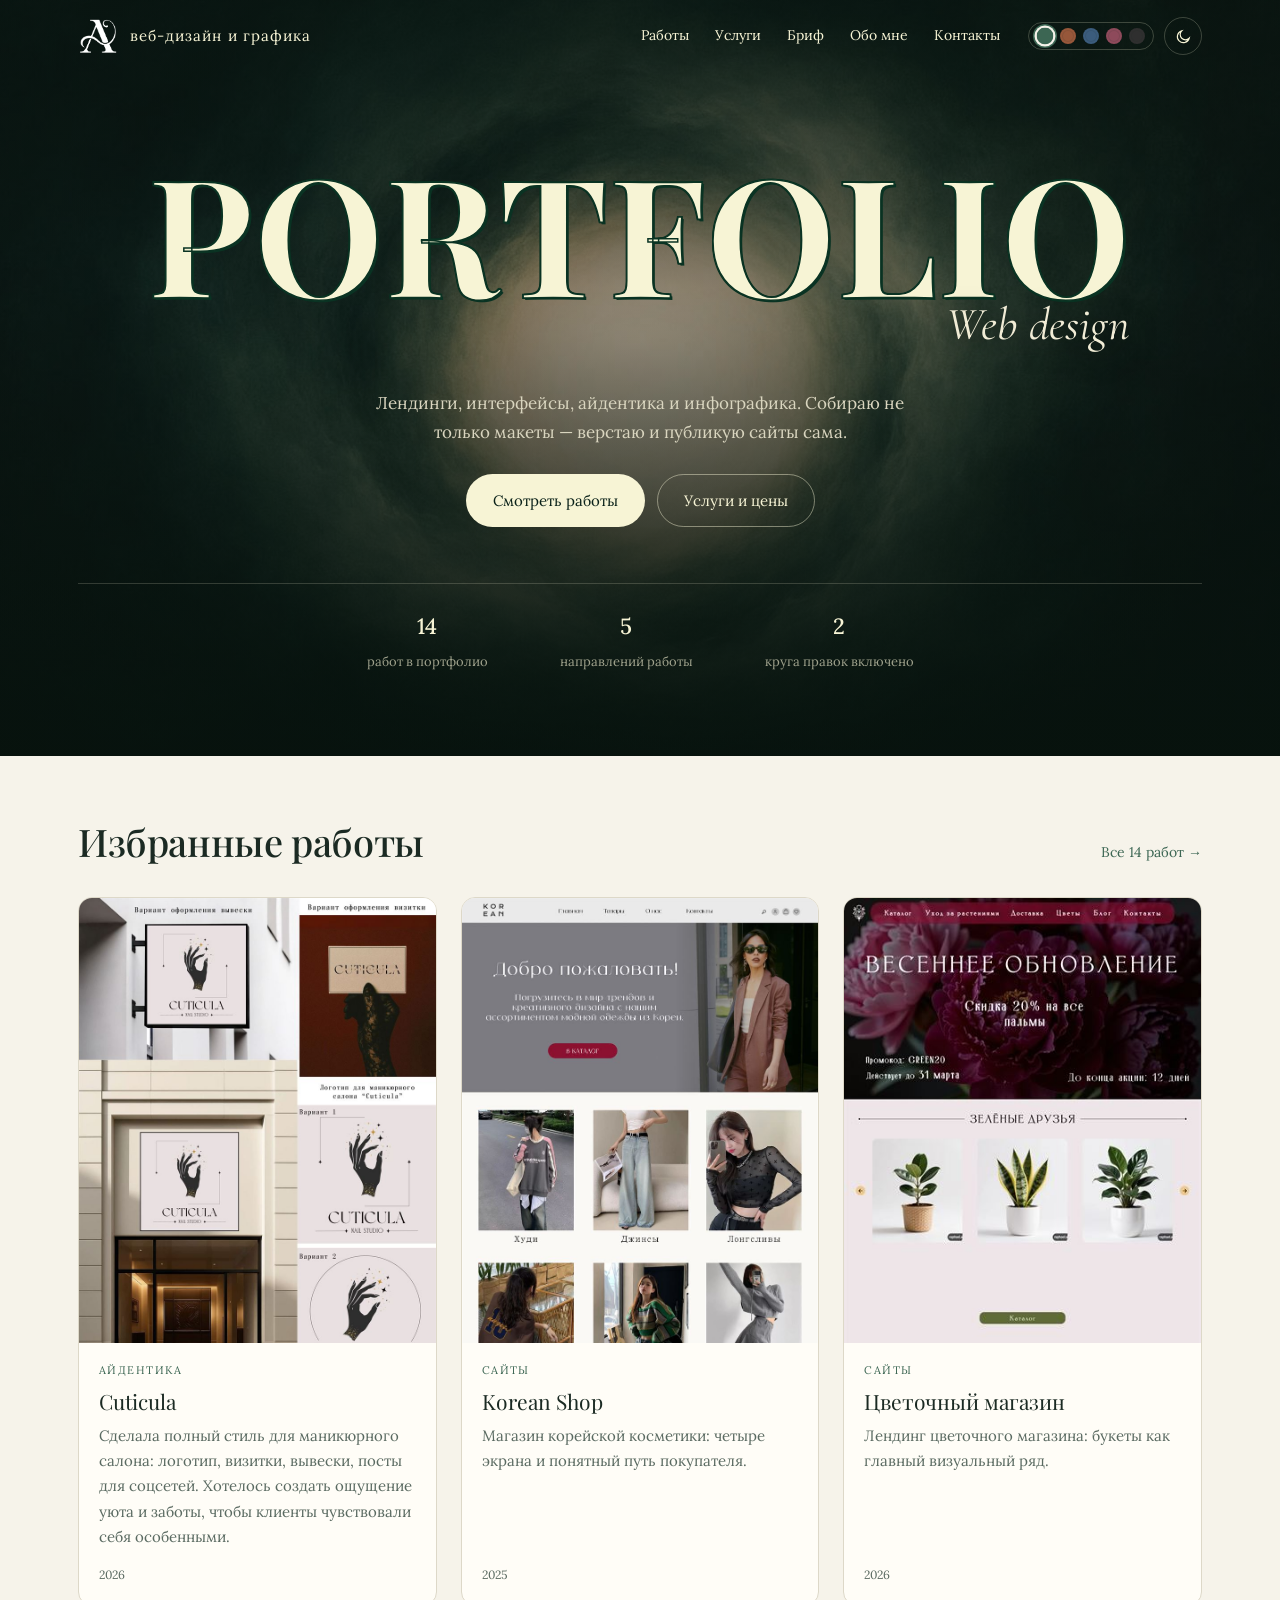
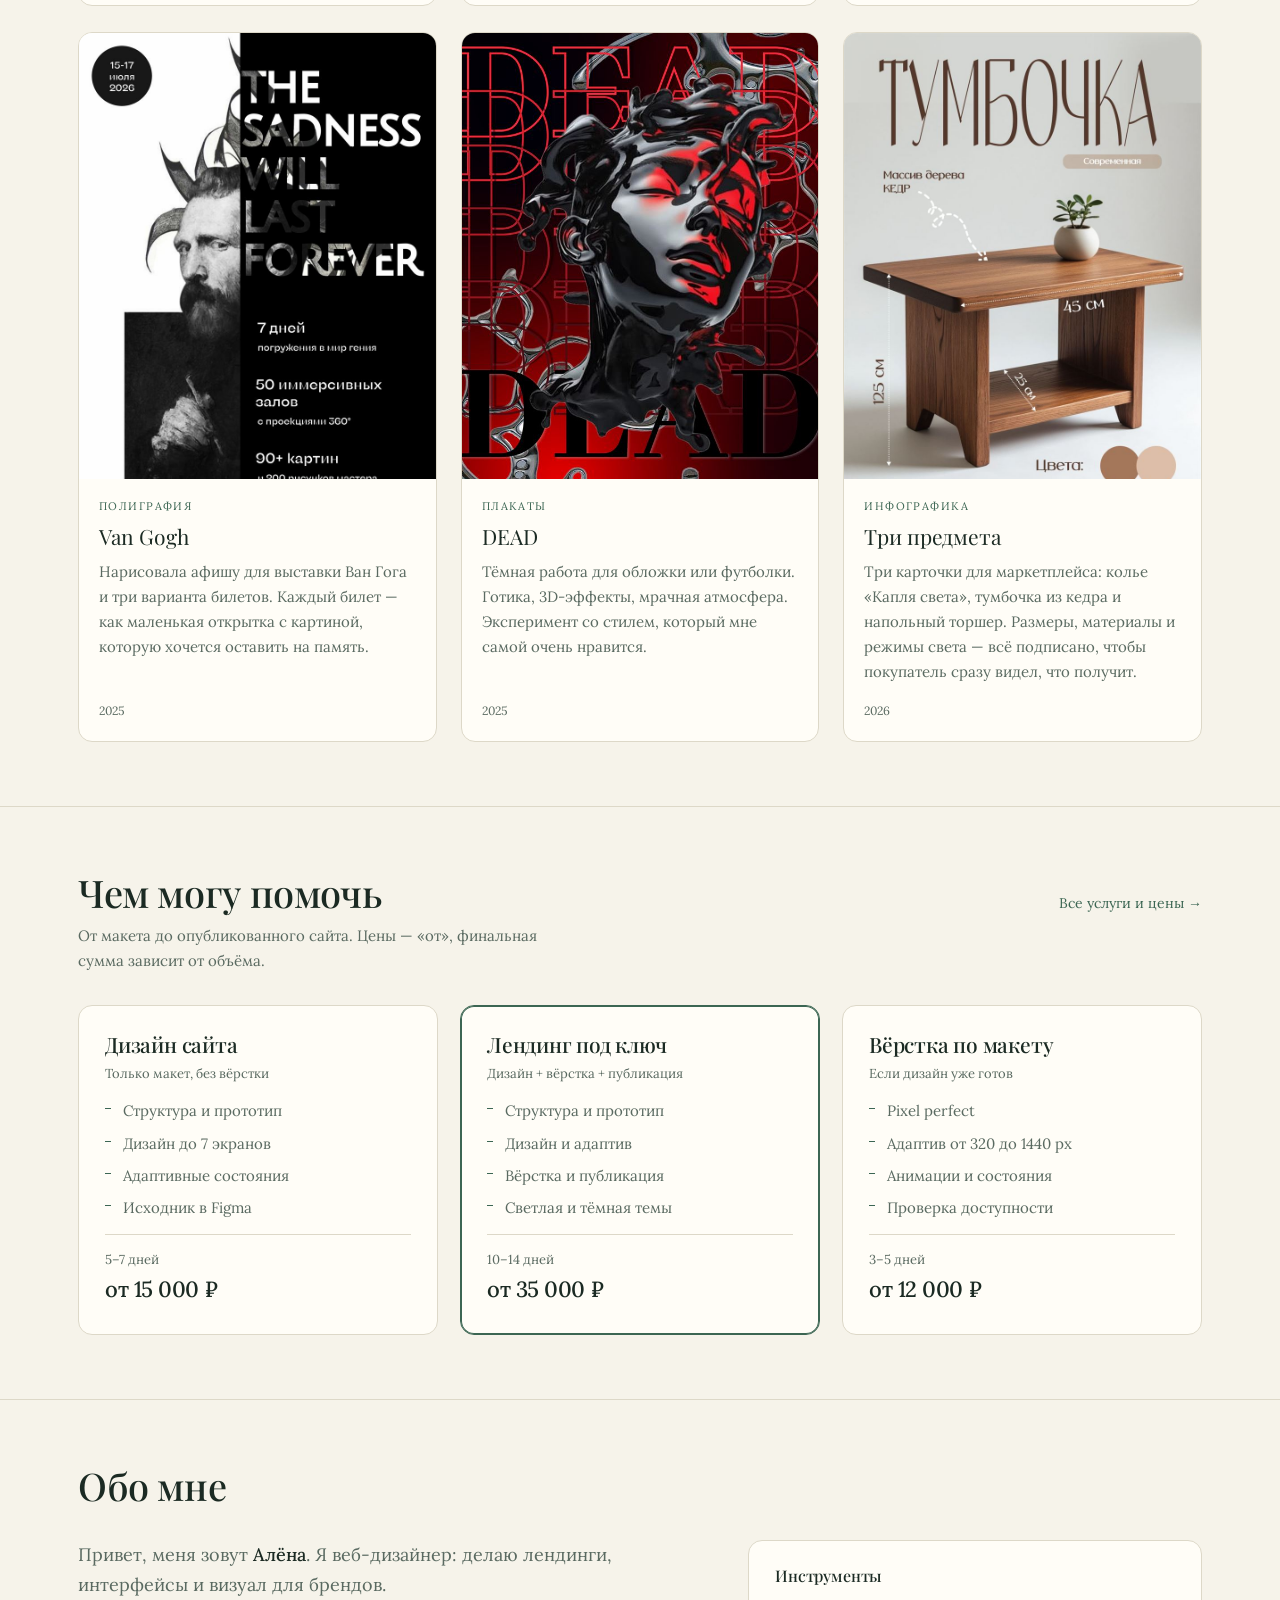
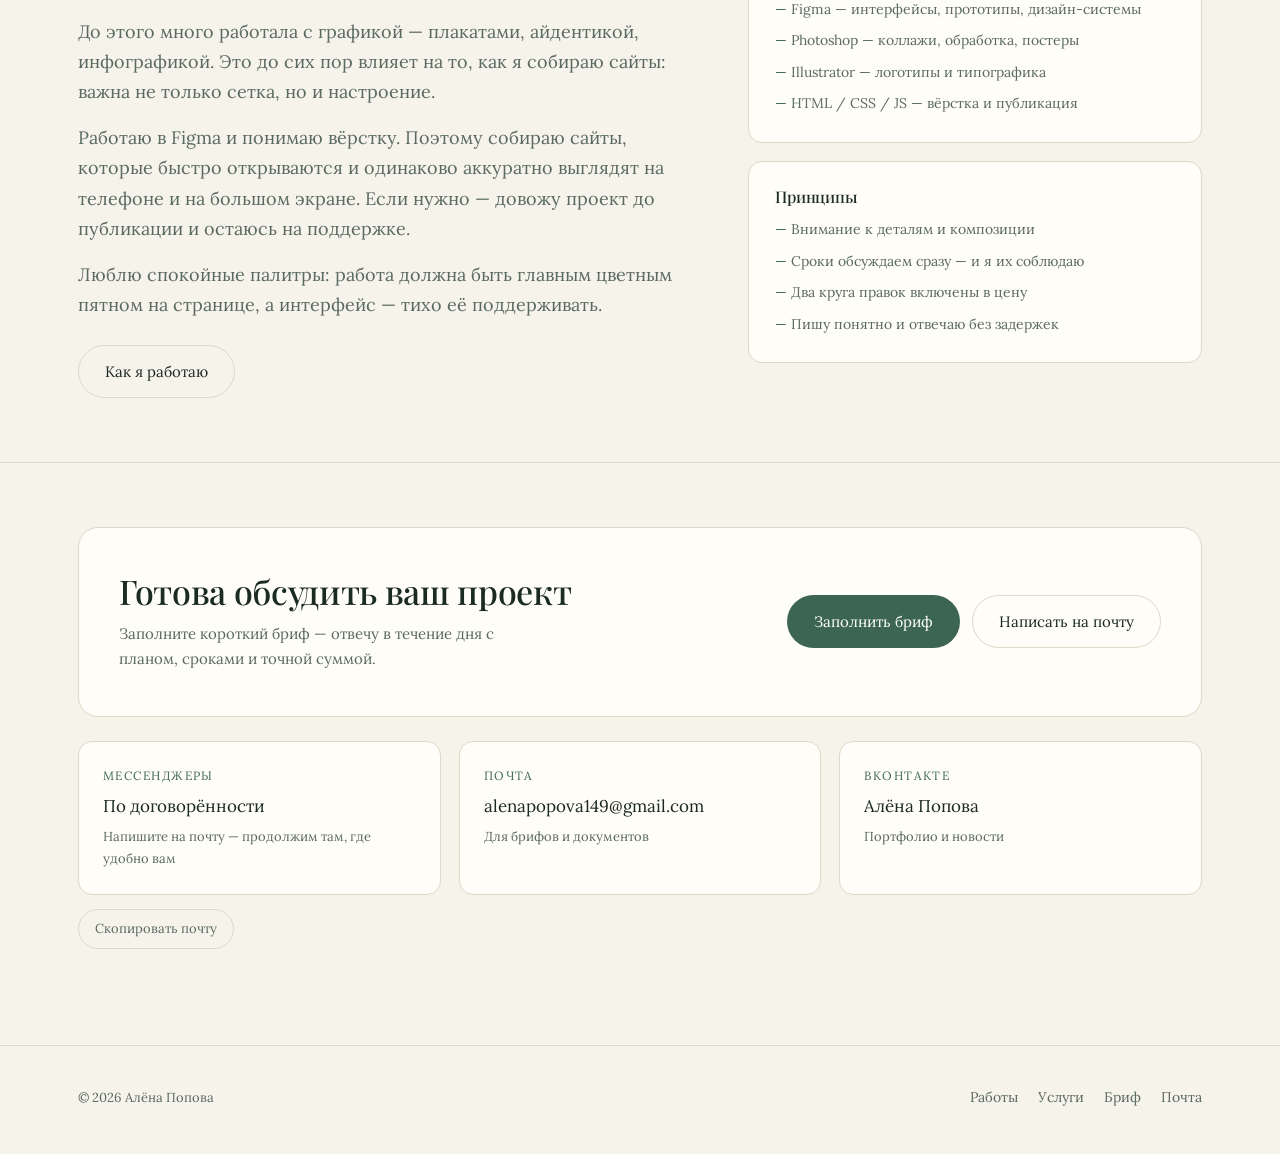
==== commit 6ef4ece9: "Add files via upload" ====
--- a/index.html
+++ b/index.html
@@ -1,320 +1,319 @@
-<!DOCTYPE html>
-<html lang="ru" data-palette="forest" data-theme="light">
-<head>
-<meta charset="UTF-8">
-<meta name="viewport" content="width=device-width, initial-scale=1.0">
-<title>Алёна Попова — веб-дизайн, айдентика и графика</title>
-<meta name="description" content="Портфолио веб-дизайнера Алёны Поповой: лендинги, интерфейсы, айдентика, инфографика и плакаты. Дизайн, вёрстка и публикация сайтов под ключ.">
-<meta name="theme-color" content="#F6F3EA">
-<meta property="og:type" content="website">
-<meta property="og:title" content="Алёна Попова — веб-дизайн, айдентика и графика">
-<meta property="og:description" content="Лендинги, интерфейсы, айдентика, инфографика и плакаты. Собираю не только макеты — верстаю и публикую сайты сама.">
-<meta property="og:image" content="assets/img/og.jpg">
+<!DOCTYPE html>
+<html lang="ru" data-palette="forest" data-theme="light">
+<head>
+<meta charset="UTF-8">
+<meta name="viewport" content="width=device-width, initial-scale=1.0">
+<title>Алёна Попова — веб-дизайн, айдентика и графика</title>
+<meta name="description" content="Портфолио веб-дизайнера Алёны Поповой: лендинги, интерфейсы, айдентика, инфографика и плакаты. Дизайн, вёрстка и публикация сайтов под ключ.">
+<meta name="theme-color" content="#F6F3EA">
+<meta property="og:type" content="website">
+<meta property="og:title" content="Алёна Попова — веб-дизайн, айдентика и графика">
+<meta property="og:description" content="Лендинги, интерфейсы, айдентика, инфографика и плакаты. Собираю не только макеты — верстаю и публикую сайты сама.">
+<meta property="og:image" content="assets/img/og.jpg">
 <link rel="icon" href="assets/img/favicon.png" type="image/png" sizes="64x64">
-<link rel="apple-touch-icon" href="assets/img/apple-touch-icon.png">
-<link rel="preconnect" href="https://fonts.googleapis.com">
-<link rel="preconnect" href="https://fonts.gstatic.com" crossorigin>
-<link href="https://fonts.googleapis.com/css2?family=Lora:wght@400;500&family=Playfair+Display:wght@500;700&family=Cormorant+Garamond:ital@1&display=swap" rel="stylesheet">
-<link rel="stylesheet" href="assets/css/tokens.css?v=8">
-<link rel="stylesheet" href="assets/css/site.css?v=8">
-<script src="assets/js/boot.js?v=8"></script>
-</head>
-<body class="has-poster">
-
-<a class="skip-link" href="#main">К содержанию</a>
-
-<header class="site-header">
-  <div class="container header-inner">
-    <a class="brand" href="index.html">
-      <img class="brand-logo" src="assets/img/logo.png" alt="" width="40" height="40">
-      <span class="brand-text">веб-дизайн и графика</span>
-    </a>
-
-    <nav class="nav" aria-label="Основная навигация">
-      <a href="works.html">Работы</a>
-      <a href="services.html">Услуги</a>
-      <a href="brief.html">Бриф</a>
-      <a href="index.html#about">Обо мне</a>
-      <a href="index.html#contact">Контакты</a>
-    </nav>
-
-    <div class="tools">
-      <div class="palettes" role="group" aria-label="Цветовая палитра">
-        <button class="palette-dot" data-palette="forest" aria-pressed="true" aria-label="Лес и бумага" title="Лес и бумага" style="--dot:#3C6653"></button>
-        <button class="palette-dot" data-palette="clay" aria-pressed="false" aria-label="Терракота" title="Терракота" style="--dot:#97573A"></button>
-        <button class="palette-dot" data-palette="steel" aria-pressed="false" aria-label="Туман и сталь" title="Туман и сталь" style="--dot:#3B5C7D"></button>
-        <button class="palette-dot" data-palette="rose" aria-pressed="false" aria-label="Пыльная роза" title="Пыльная роза" style="--dot:#8E4A5B"></button>
-        <button class="palette-dot" data-palette="graphite" aria-pressed="false" aria-label="Графит" title="Графит" style="--dot:#2F2F2F"></button>
-      </div>
-      <button class="theme-btn" aria-label="Переключить тему">
-        <svg class="icon-sun" viewBox="0 0 24 24" aria-hidden="true"><circle cx="12" cy="12" r="4.5"/><path d="M12 2v2.5M12 19.5V22M2 12h2.5M19.5 12H22M4.9 4.9l1.8 1.8M17.3 17.3l1.8 1.8M19.1 4.9l-1.8 1.8M6.7 17.3l-1.8 1.8"/></svg>
-        <svg class="icon-moon" viewBox="0 0 24 24" aria-hidden="true"><path d="M20 14.5A8.5 8.5 0 1 1 9.5 4a6.8 6.8 0 0 0 10.5 10.5z"/></svg>
-      </button>
-      <button class="burger" aria-label="Меню" aria-expanded="false" aria-controls="mobileMenu">
-        <span></span><span></span><span></span>
-      </button>
-    </div>
-  </div>
-</header>
-
-<div class="mobile-menu" id="mobileMenu">
-  <a href="works.html">Работы</a>
-  <a href="services.html">Услуги</a>
-  <a href="brief.html">Бриф</a>
-  <a href="index.html#about">Обо мне</a>
+<link rel="apple-touch-icon" href="assets/img/apple-touch-icon.png">
+<link rel="preconnect" href="https://fonts.googleapis.com">
+<link rel="preconnect" href="https://fonts.gstatic.com" crossorigin>
+<link href="https://fonts.googleapis.com/css2?family=Lora:wght@400;500&family=Playfair+Display:wght@500;700&family=Cormorant+Garamond:ital@1&display=swap" rel="stylesheet">
+<link rel="stylesheet" href="assets/css/tokens.css?v=9">
+<link rel="stylesheet" href="assets/css/site.css?v=9">
+<script src="assets/js/boot.js?v=9"></script>
+</head>
+<body class="has-poster">
+
+<a class="skip-link" href="#main">К содержанию</a>
+
+<header class="site-header">
+  <div class="container header-inner">
+    <a class="brand" href="index.html">
+      <img class="brand-logo" src="assets/img/logo.png" alt="" width="40" height="40">
+      <span class="brand-text">веб-дизайн и графика</span>
+    </a>
+
+    <nav class="nav" aria-label="Основная навигация">
+      <a href="works.html">Работы</a>
+      <a href="services.html">Услуги</a>
+      <a href="brief.html">Бриф</a>
+      <a href="index.html#about">Обо мне</a>
+      <a href="index.html#contact">Контакты</a>
+    </nav>
+
+    <div class="tools">
+      <div class="palettes" role="group" aria-label="Цветовая палитра">
+        <button class="palette-dot" data-palette="forest" aria-pressed="true" aria-label="Лес и бумага" title="Лес и бумага" style="--dot:#3C6653"></button>
+        <button class="palette-dot" data-palette="clay" aria-pressed="false" aria-label="Терракота" title="Терракота" style="--dot:#97573A"></button>
+        <button class="palette-dot" data-palette="steel" aria-pressed="false" aria-label="Туман и сталь" title="Туман и сталь" style="--dot:#3B5C7D"></button>
+        <button class="palette-dot" data-palette="rose" aria-pressed="false" aria-label="Пыльная роза" title="Пыльная роза" style="--dot:#8E4A5B"></button>
+        <button class="palette-dot" data-palette="graphite" aria-pressed="false" aria-label="Графит" title="Графит" style="--dot:#2F2F2F"></button>
+      </div>
+      <button class="theme-btn" aria-label="Переключить тему">
+        <svg class="icon-sun" viewBox="0 0 24 24" aria-hidden="true"><circle cx="12" cy="12" r="4.5"/><path d="M12 2v2.5M12 19.5V22M2 12h2.5M19.5 12H22M4.9 4.9l1.8 1.8M17.3 17.3l1.8 1.8M19.1 4.9l-1.8 1.8M6.7 17.3l-1.8 1.8"/></svg>
+        <svg class="icon-moon" viewBox="0 0 24 24" aria-hidden="true"><path d="M20 14.5A8.5 8.5 0 1 1 9.5 4a6.8 6.8 0 0 0 10.5 10.5z"/></svg>
+      </button>
+      <button class="burger" aria-label="Меню" aria-expanded="false" aria-controls="mobileMenu">
+        <span></span><span></span><span></span>
+      </button>
+    </div>
+  </div>
+</header>
+
+<div class="mobile-menu" id="mobileMenu">
+  <a href="works.html">Работы</a>
+  <a href="services.html">Услуги</a>
+  <a href="brief.html">Бриф</a>
+  <a href="index.html#about">Обо мне</a>
   <a href="index.html#contact">Контакты</a>
-  <div class="mobile-menu-palettes">
-    <span class="mobile-menu-label">Палитра</span>
-    <div class="palettes" role="group" aria-label="Цветовая палитра">
-      <button class="palette-dot" data-palette="forest" aria-pressed="true" aria-label="Лес и бумага" title="Лес и бумага" style="--dot:#3C6653"></button>
-      <button class="palette-dot" data-palette="clay" aria-pressed="false" aria-label="Терракота" title="Терракота" style="--dot:#97573A"></button>
-      <button class="palette-dot" data-palette="steel" aria-pressed="false" aria-label="Туман и сталь" title="Туман и сталь" style="--dot:#3B5C7D"></button>
-      <button class="palette-dot" data-palette="rose" aria-pressed="false" aria-label="Пыльная роза" title="Пыльная роза" style="--dot:#8E4A5B"></button>
-      <button class="palette-dot" data-palette="graphite" aria-pressed="false" aria-label="Графит" title="Графит" style="--dot:#2F2F2F"></button>
-    </div>
-  </div>
-
-</div>
-
-<main id="main">
-
-  <section class="poster">
-    <div class="poster-bg" aria-hidden="true"></div>
-    <div class="particles" id="particles" aria-hidden="true"></div>
-
-    <div class="container poster-content">
-      <div class="poster-head">
-        <h1 class="poster-title" id="posterTitle" aria-label="Портфолио Алёны Поповой">PORTFOLIO</h1>
-        <p class="poster-script">Web design</p>
-      </div>
-
-      <p class="poster-sub">Лендинги, интерфейсы, айдентика и инфографика. Собираю не только макеты — верстаю и публикую сайты сама.</p>
-
-      <div class="poster-actions">
-        <a class="btn btn-cream" href="works.html">Смотреть работы</a>
-        <a class="btn btn-outline-cream" href="services.html">Услуги и цены</a>
-      </div>
-
-      <div class="poster-facts">
-        <div class="fact"><b>14</b><span>работ в портфолио</span></div>
-        <div class="fact"><b>5</b><span>направлений работы</span></div>
-        <div class="fact"><b>2</b><span>круга правок включено</span></div>
-      </div>
-    </div>
-  </section>
-
-  <section class="section" id="works">
-    <div class="container">
-      <div class="section-head">
-        <h2>Избранные работы</h2>
-        <a class="link-more" href="works.html">Все 14 работ →</a>
-      </div>
-
-      <div class="works-grid">
-        <a class="work-card" href="work.html?id=cuticula">
-          <div class="work-media"><img src="assets/img/works/cuticula-800.jpg" srcset="assets/img/works/cuticula-800.jpg 800w, assets/img/works/cuticula-1600.jpg 1600w" sizes="(min-width: 1180px) 370px, 45vw" alt="Презентация айдентики Cuticula: знак, визитки и постеры" loading="lazy" decoding="async" style="object-position:top"></div>
-          <div class="work-body">
-            <span class="work-cat">Айдентика</span>
-            <span class="work-title">Cuticula</span>
-            <span class="work-desc">Сделала полный стиль для маникюрного салона: логотип, визитки, вывески, посты для соцсетей. Хотелось создать ощущение уюта и заботы, чтобы клиенты чувствовали себя особенными.</span>
-            <span class="work-year">2026</span>
-          </div>
-        </a>
-
-        <a class="work-card" href="work.html?id=korean-shop">
-          <div class="work-media"><img src="assets/img/works/korean-main-800.jpg" srcset="assets/img/works/korean-main-800.jpg 800w, assets/img/works/korean-main-1600.jpg 1600w" sizes="(min-width: 1180px) 370px, 45vw" alt="Главная страница магазина Korean Shop" loading="lazy" decoding="async" style="object-position:top"></div>
-          <div class="work-body">
-            <span class="work-cat">Сайты</span>
-            <span class="work-title">Korean Shop</span>
-            <span class="work-desc">Магазин корейской косметики: четыре экрана и понятный путь покупателя.</span>
-            <span class="work-year">2025</span>
-          </div>
-        </a>
-
-        <a class="work-card" href="work.html?id=flowers">
-          <div class="work-media"><img src="assets/img/works/flowers-800.jpg" srcset="assets/img/works/flowers-800.jpg 800w, assets/img/works/flowers-1600.jpg 1600w" sizes="(min-width: 1180px) 370px, 45vw" alt="Сайт цветочного магазина" loading="lazy" decoding="async" style="object-position:top"></div>
-          <div class="work-body">
-            <span class="work-cat">Сайты</span>
-            <span class="work-title">Цветочный магазин</span>
-            <span class="work-desc">Лендинг цветочного магазина: букеты как главный визуальный ряд.</span>
-            <span class="work-year">2026</span>
-          </div>
-        </a>
-
-        <a class="work-card" href="work.html?id=vangogh">
-          <div class="work-media"><img src="assets/img/works/vangogh-poster-800.jpg" srcset="assets/img/works/vangogh-poster-800.jpg 800w, assets/img/works/vangogh-poster-1600.jpg 1600w" sizes="(min-width: 1180px) 370px, 45vw" alt="Афиша выставки Ван Гога" loading="lazy" decoding="async" style="object-position:top"></div>
-          <div class="work-body">
-            <span class="work-cat">Полиграфия</span>
-            <span class="work-title">Van Gogh</span>
-            <span class="work-desc">Нарисовала афишу для выставки Ван Гога и три варианта билетов. Каждый билет — как маленькая открытка с картиной, которую хочется оставить на память.</span>
-            <span class="work-year">2025</span>
-          </div>
-        </a>
-
-        <a class="work-card" href="work.html?id=dead">
-          <div class="work-media"><img src="assets/img/works/dead-800.jpg" srcset="assets/img/works/dead-800.jpg 800w, assets/img/works/dead-1600.jpg 1600w" sizes="(min-width: 1180px) 370px, 45vw" alt="Плакат DEAD в красно-чёрной гамме" loading="lazy" decoding="async" style="object-position:top"></div>
-          <div class="work-body">
-            <span class="work-cat">Плакаты</span>
-            <span class="work-title">DEAD</span>
-            <span class="work-desc">Тёмная работа для обложки или футболки. Готика, 3D-эффекты, мрачная атмосфера. Эксперимент со стилем, который мне самой очень нравится.</span>
-            <span class="work-year">2025</span>
-          </div>
-        </a>
-
-        <a class="work-card" href="work.html?id=infographic">
-          <div class="work-media"><img src="assets/img/works/furniture-800.jpg" srcset="assets/img/works/furniture-800.jpg 800w, assets/img/works/furniture-1600.jpg 1600w" sizes="(min-width: 1180px) 370px, 45vw" alt="Карточка товара: тумбочка с размерами" loading="lazy" decoding="async" style="object-position:top"></div>
-          <div class="work-body">
-            <span class="work-cat">Инфографика</span>
-            <span class="work-title">Три предмета</span>
-            <span class="work-desc">Три карточки для маркетплейса: колье «Капля света», тумбочка из кедра и напольный торшер. Размеры, материалы и режимы света — всё подписано, чтобы покупатель сразу видел, что получит.</span>
-            <span class="work-year">2026</span>
-          </div>
-        </a>
-      </div>
-    </div>
-  </section>
-
-  <section class="section" id="services-teaser">
-    <div class="container">
-      <div class="section-head">
-        <div>
-          <h2>Чем могу помочь</h2>
-          <p>От макета до опубликованного сайта. Цены — «от», финальная сумма зависит от объёма.</p>
-        </div>
-        <a class="link-more" href="services.html">Все услуги и цены →</a>
-      </div>
-
-      <div class="services-grid">
-        <div class="service">
-          <h3>Дизайн сайта</h3>
-          <p class="hint">Только макет, без вёрстки</p>
-          <ul>
-            <li>Структура и прототип</li>
-            <li>Дизайн до 7 экранов</li>
-            <li>Адаптивные состояния</li>
-            <li>Исходник в Figma</li>
-          </ul>
-          <div class="service-foot"><div class="service-price">5–7 дней<b>от 15 000 ₽</b></div></div>
-        </div>
-
-        <div class="service featured">
-          <h3>Лендинг под ключ</h3>
-          <p class="hint">Дизайн + вёрстка + публикация</p>
-          <ul>
-            <li>Структура и прототип</li>
-            <li>Дизайн и адаптив</li>
-            <li>Вёрстка и публикация</li>
-            <li>Светлая и тёмная темы</li>
-          </ul>
-          <div class="service-foot"><div class="service-price">10–14 дней<b>от 35 000 ₽</b></div></div>
-        </div>
-
-        <div class="service">
-          <h3>Вёрстка по макету</h3>
-          <p class="hint">Если дизайн уже готов</p>
-          <ul>
-            <li>Pixel perfect</li>
-            <li>Адаптив от 320 до 1440 px</li>
-            <li>Анимации и состояния</li>
-            <li>Проверка доступности</li>
-          </ul>
-          <div class="service-foot"><div class="service-price">3–5 дней<b>от 12 000 ₽</b></div></div>
-        </div>
-      </div>
-    </div>
-  </section>
-
-  <section class="section" id="about">
-    <div class="container">
-      <div class="section-head"><h2>Обо мне</h2></div>
-      <div class="about-grid">
-        <div class="prose">
-          <p>Привет, меня зовут <strong>Алёна</strong>. Я веб-дизайнер: делаю лендинги, интерфейсы и визуал для брендов.</p>
-          <p>До этого много работала с графикой — плакатами, айдентикой, инфографикой. Это до сих пор влияет на то, как я собираю сайты: важна не только сетка, но и настроение.</p>
-          <p>Работаю в Figma и понимаю вёрстку. Поэтому собираю сайты, которые быстро открываются и одинаково аккуратно выглядят на телефоне и на большом экране. Если нужно — довожу проект до публикации и остаюсь на поддержке.</p>
-          <p>Люблю спокойные палитры: работа должна быть главным цветным пятном на странице, а интерфейс — тихо её поддерживать.</p>
-          <a class="btn btn-ghost" href="services.html" style="margin-top:8px">Как я работаю</a>
-        </div>
-        <div>
-          <div class="about-panel">
-            <h3>Инструменты</h3>
-            <ul>
-              <li>Figma — интерфейсы, прототипы, дизайн-системы</li>
-              <li>Photoshop — коллажи, обработка, постеры</li>
-              <li>Illustrator — логотипы и типографика</li>
-              <li>HTML / CSS / JS — вёрстка и публикация</li>
-            </ul>
-          </div>
-          <div class="about-panel">
-            <h3>Принципы</h3>
-            <ul>
-              <li>Внимание к деталям и композиции</li>
-              <li>Сроки обсуждаем сразу — и я их соблюдаю</li>
-              <li>Два круга правок включены в цену</li>
-              <li>Пишу понятно и отвечаю без задержек</li>
-            </ul>
-          </div>
-        </div>
-      </div>
-    </div>
-  </section>
-
-  <section class="section" id="contact">
-    <div class="container">
-      <div class="cta-band">
-        <div>
-          <h2>Готова обсудить ваш проект</h2>
-          <p>Заполните короткий бриф — отвечу в течение дня с планом, сроками и точной суммой.</p>
-        </div>
-        <div class="cta-actions">
-          <a class="btn btn-primary" href="brief.html">Заполнить бриф</a>
-          <a class="btn btn-ghost" href="https://t.me/lamark_original" target="_blank" rel="noopener">Telegram</a>
-        </div>
-      </div>
-
-      <div class="contacts" style="margin-top:24px">
-        <a class="contact-card" href="https://t.me/lamark_original" target="_blank" rel="noopener">
-          <span class="label">Telegram</span>
-          <span class="value">@lamark_original</span>
-          <span class="note">Самый быстрый способ связи</span>
-        </a>
-        <a class="contact-card" href="mailto:alenapopova149@gmail.com">
-          <span class="label">Почта</span>
-          <span class="value">alenapopova149@gmail.com</span>
-          <span class="note">Для брифов и документов</span>
-        </a>
-        <a class="contact-card" href="https://vk.com/lamark_original" target="_blank" rel="noopener">
-          <span class="label">ВКонтакте</span>
-          <span class="value">Алёна Попова</span>
-          <span class="note">Портфолио и новости</span>
-        </a>
-      </div>
-
-      <p class="contacts-copy">
-        <button class="copy-mail" type="button" data-copy="alenapopova149@gmail.com">Скопировать почту</button>
-        <span class="copy-status" role="status" aria-live="polite"></span>
-      </p>
-    </div>
-  </section>
-
-</main>
-
-<footer class="site-footer">
-  <div class="container footer-inner">
-    <span class="copyright">© 2026 Алёна Попова</span>
-    <nav class="footer-links" aria-label="Ссылки в подвале">
-      <a href="works.html">Работы</a>
-      <a href="services.html">Услуги</a>
-      <a href="brief.html">Бриф</a>
-      <a href="https://t.me/lamark_original" target="_blank" rel="noopener">Telegram</a>
-      <a href="mailto:alenapopova149@gmail.com">Почта</a>
-    </nav>
-  </div>
-</footer>
-
-<script src="assets/js/data.js?v=8" defer></script>
-<script src="assets/js/theme.js?v=8" defer></script>
-<script src="assets/js/hero.js?v=8" defer></script>
-<script src="assets/js/render.js?v=8" defer></script>
-</body>
-</html>
+  <div class="mobile-menu-palettes">
+    <span class="mobile-menu-label">Палитра</span>
+    <div class="palettes" role="group" aria-label="Цветовая палитра">
+      <button class="palette-dot" data-palette="forest" aria-pressed="true" aria-label="Лес и бумага" title="Лес и бумага" style="--dot:#3C6653"></button>
+      <button class="palette-dot" data-palette="clay" aria-pressed="false" aria-label="Терракота" title="Терракота" style="--dot:#97573A"></button>
+      <button class="palette-dot" data-palette="steel" aria-pressed="false" aria-label="Туман и сталь" title="Туман и сталь" style="--dot:#3B5C7D"></button>
+      <button class="palette-dot" data-palette="rose" aria-pressed="false" aria-label="Пыльная роза" title="Пыльная роза" style="--dot:#8E4A5B"></button>
+      <button class="palette-dot" data-palette="graphite" aria-pressed="false" aria-label="Графит" title="Графит" style="--dot:#2F2F2F"></button>
+    </div>
+  </div>
+
+</div>
+
+<main id="main">
+
+  <section class="poster">
+    <div class="poster-bg" aria-hidden="true"></div>
+    <div class="particles" id="particles" aria-hidden="true"></div>
+
+    <div class="container poster-content">
+      <div class="poster-head">
+        <h1 class="poster-title" id="posterTitle" aria-label="Портфолио Алёны Поповой">PORTFOLIO</h1>
+        <p class="poster-script">Web design</p>
+      </div>
+
+      <p class="poster-sub">Лендинги, интерфейсы, айдентика и инфографика. Собираю не только макеты — верстаю и публикую сайты сама.</p>
+
+      <div class="poster-actions">
+        <a class="btn btn-cream" href="works.html">Смотреть работы</a>
+        <a class="btn btn-outline-cream" href="services.html">Услуги и цены</a>
+      </div>
+
+      <div class="poster-facts">
+        <div class="fact"><b>14</b><span>работ в портфолио</span></div>
+        <div class="fact"><b>5</b><span>направлений работы</span></div>
+        <div class="fact"><b>2</b><span>круга правок включено</span></div>
+      </div>
+    </div>
+  </section>
+
+  <section class="section" id="works">
+    <div class="container">
+      <div class="section-head">
+        <h2>Избранные работы</h2>
+        <a class="link-more" href="works.html">Все 14 работ →</a>
+      </div>
+
+      <div class="works-grid">
+        <a class="work-card" href="work.html?id=cuticula">
+          <div class="work-media"><img src="assets/img/works/cuticula-800.jpg" srcset="assets/img/works/cuticula-800.jpg 800w, assets/img/works/cuticula-1600.jpg 1600w" sizes="(min-width: 1180px) 370px, 45vw" alt="Презентация айдентики Cuticula: знак, визитки и постеры" loading="lazy" decoding="async" style="object-position:top"></div>
+          <div class="work-body">
+            <span class="work-cat">Айдентика</span>
+            <span class="work-title">Cuticula</span>
+            <span class="work-desc">Сделала полный стиль для маникюрного салона: логотип, визитки, вывески, посты для соцсетей. Хотелось создать ощущение уюта и заботы, чтобы клиенты чувствовали себя особенными.</span>
+            <span class="work-year">2026</span>
+          </div>
+        </a>
+
+        <a class="work-card" href="work.html?id=korean-shop">
+          <div class="work-media"><img src="assets/img/works/korean-main-800.jpg" srcset="assets/img/works/korean-main-800.jpg 800w, assets/img/works/korean-main-1600.jpg 1600w" sizes="(min-width: 1180px) 370px, 45vw" alt="Главная страница магазина Korean Shop" loading="lazy" decoding="async" style="object-position:top"></div>
+          <div class="work-body">
+            <span class="work-cat">Сайты</span>
+            <span class="work-title">Korean Shop</span>
+            <span class="work-desc">Магазин корейской косметики: четыре экрана и понятный путь покупателя.</span>
+            <span class="work-year">2025</span>
+          </div>
+        </a>
+
+        <a class="work-card" href="work.html?id=flowers">
+          <div class="work-media"><img src="assets/img/works/flowers-800.jpg" srcset="assets/img/works/flowers-800.jpg 800w, assets/img/works/flowers-1600.jpg 1600w" sizes="(min-width: 1180px) 370px, 45vw" alt="Сайт цветочного магазина" loading="lazy" decoding="async" style="object-position:top"></div>
+          <div class="work-body">
+            <span class="work-cat">Сайты</span>
+            <span class="work-title">Цветочный магазин</span>
+            <span class="work-desc">Лендинг цветочного магазина: букеты как главный визуальный ряд.</span>
+            <span class="work-year">2026</span>
+          </div>
+        </a>
+
+        <a class="work-card" href="work.html?id=vangogh">
+          <div class="work-media"><img src="assets/img/works/vangogh-poster-800.jpg" srcset="assets/img/works/vangogh-poster-800.jpg 800w, assets/img/works/vangogh-poster-1600.jpg 1600w" sizes="(min-width: 1180px) 370px, 45vw" alt="Афиша выставки Ван Гога" loading="lazy" decoding="async" style="object-position:top"></div>
+          <div class="work-body">
+            <span class="work-cat">Полиграфия</span>
+            <span class="work-title">Van Gogh</span>
+            <span class="work-desc">Нарисовала афишу для выставки Ван Гога и три варианта билетов. Каждый билет — как маленькая открытка с картиной, которую хочется оставить на память.</span>
+            <span class="work-year">2025</span>
+          </div>
+        </a>
+
+        <a class="work-card" href="work.html?id=dead">
+          <div class="work-media"><img src="assets/img/works/dead-800.jpg" srcset="assets/img/works/dead-800.jpg 800w, assets/img/works/dead-1600.jpg 1600w" sizes="(min-width: 1180px) 370px, 45vw" alt="Плакат DEAD в красно-чёрной гамме" loading="lazy" decoding="async" style="object-position:top"></div>
+          <div class="work-body">
+            <span class="work-cat">Плакаты</span>
+            <span class="work-title">DEAD</span>
+            <span class="work-desc">Тёмная работа для обложки или футболки. Готика, 3D-эффекты, мрачная атмосфера. Эксперимент со стилем, который мне самой очень нравится.</span>
+            <span class="work-year">2025</span>
+          </div>
+        </a>
+
+        <a class="work-card" href="work.html?id=infographic">
+          <div class="work-media"><img src="assets/img/works/furniture-800.jpg" srcset="assets/img/works/furniture-800.jpg 800w, assets/img/works/furniture-1600.jpg 1600w" sizes="(min-width: 1180px) 370px, 45vw" alt="Карточка товара: тумбочка с размерами" loading="lazy" decoding="async" style="object-position:top"></div>
+          <div class="work-body">
+            <span class="work-cat">Инфографика</span>
+            <span class="work-title">Три предмета</span>
+            <span class="work-desc">Три карточки для маркетплейса: колье «Капля света», тумбочка из кедра и напольный торшер. Размеры, материалы и режимы света — всё подписано, чтобы покупатель сразу видел, что получит.</span>
+            <span class="work-year">2026</span>
+          </div>
+        </a>
+      </div>
+    </div>
+  </section>
+
+  <section class="section" id="services-teaser">
+    <div class="container">
+      <div class="section-head">
+        <div>
+          <h2>Чем могу помочь</h2>
+          <p>От макета до опубликованного сайта. Цены — «от», финальная сумма зависит от объёма.</p>
+        </div>
+        <a class="link-more" href="services.html">Все услуги и цены →</a>
+      </div>
+
+      <div class="services-grid">
+        <div class="service">
+          <h3>Дизайн сайта</h3>
+          <p class="hint">Только макет, без вёрстки</p>
+          <ul>
+            <li>Структура и прототип</li>
+            <li>Дизайн до 7 экранов</li>
+            <li>Адаптивные состояния</li>
+            <li>Исходник в Figma</li>
+          </ul>
+          <div class="service-foot"><div class="service-price">5–7 дней<b>от 15 000 ₽</b></div></div>
+        </div>
+
+        <div class="service featured">
+          <h3>Лендинг под ключ</h3>
+          <p class="hint">Дизайн + вёрстка + публикация</p>
+          <ul>
+            <li>Структура и прототип</li>
+            <li>Дизайн и адаптив</li>
+            <li>Вёрстка и публикация</li>
+            <li>Светлая и тёмная темы</li>
+          </ul>
+          <div class="service-foot"><div class="service-price">10–14 дней<b>от 35 000 ₽</b></div></div>
+        </div>
+
+        <div class="service">
+          <h3>Вёрстка по макету</h3>
+          <p class="hint">Если дизайн уже готов</p>
+          <ul>
+            <li>Pixel perfect</li>
+            <li>Адаптив от 320 до 1440 px</li>
+            <li>Анимации и состояния</li>
+            <li>Проверка доступности</li>
+          </ul>
+          <div class="service-foot"><div class="service-price">3–5 дней<b>от 12 000 ₽</b></div></div>
+        </div>
+      </div>
+    </div>
+  </section>
+
+  <section class="section" id="about">
+    <div class="container">
+      <div class="section-head"><h2>Обо мне</h2></div>
+      <div class="about-grid">
+        <div class="prose">
+          <p>Привет, меня зовут <strong>Алёна</strong>. Я веб-дизайнер: делаю лендинги, интерфейсы и визуал для брендов.</p>
+          <p>До этого много работала с графикой — плакатами, айдентикой, инфографикой. Это до сих пор влияет на то, как я собираю сайты: важна не только сетка, но и настроение.</p>
+          <p>Работаю в Figma и понимаю вёрстку. Поэтому собираю сайты, которые быстро открываются и одинаково аккуратно выглядят на телефоне и на большом экране. Если нужно — довожу проект до публикации и остаюсь на поддержке.</p>
+          <p>Люблю спокойные палитры: работа должна быть главным цветным пятном на странице, а интерфейс — тихо её поддерживать.</p>
+          <a class="btn btn-ghost" href="services.html" style="margin-top:8px">Как я работаю</a>
+        </div>
+        <div>
+          <div class="about-panel">
+            <h3>Инструменты</h3>
+            <ul>
+              <li>Figma — интерфейсы, прототипы, дизайн-системы</li>
+              <li>Photoshop — коллажи, обработка, постеры</li>
+              <li>Illustrator — логотипы и типографика</li>
+              <li>HTML / CSS / JS — вёрстка и публикация</li>
+            </ul>
+          </div>
+          <div class="about-panel">
+            <h3>Принципы</h3>
+            <ul>
+              <li>Внимание к деталям и композиции</li>
+              <li>Сроки обсуждаем сразу — и я их соблюдаю</li>
+              <li>Два круга правок включены в цену</li>
+              <li>Пишу понятно и отвечаю без задержек</li>
+            </ul>
+          </div>
+        </div>
+      </div>
+    </div>
+  </section>
+
+  <section class="section" id="contact">
+    <div class="container">
+      <div class="cta-band">
+        <div>
+          <h2>Готова обсудить ваш проект</h2>
+          <p>Заполните короткий бриф — отвечу в течение дня с планом, сроками и точной суммой.</p>
+        </div>
+        <div class="cta-actions">
+          <a class="btn btn-primary" href="brief.html">Заполнить бриф</a>
+          <a class="btn btn-ghost" href="mailto:alenapopova149@gmail.com">Написать на почту</a>
+        </div>
+      </div>
+
+      <div class="contacts" style="margin-top:24px">
+        <div class="contact-card contact-card-static">
+          <span class="label">Мессенджеры</span>
+          <span class="value">По договорённости</span>
+          <span class="note">Напишите на почту — продолжим там, где удобно вам</span>
+        </div>
+        <a class="contact-card" href="mailto:alenapopova149@gmail.com">
+          <span class="label">Почта</span>
+          <span class="value">alenapopova149@gmail.com</span>
+          <span class="note">Для брифов и документов</span>
+        </a>
+        <a class="contact-card" href="https://vk.com/lamark_original" target="_blank" rel="noopener">
+          <span class="label">ВКонтакте</span>
+          <span class="value">Алёна Попова</span>
+          <span class="note">Портфолио и новости</span>
+        </a>
+      </div>
+
+      <p class="contacts-copy">
+        <button class="copy-mail" type="button" data-copy="alenapopova149@gmail.com">Скопировать почту</button>
+        <span class="copy-status" role="status" aria-live="polite"></span>
+      </p>
+    </div>
+  </section>
+
+</main>
+
+<footer class="site-footer">
+  <div class="container footer-inner">
+    <span class="copyright">© 2026 Алёна Попова</span>
+    <nav class="footer-links" aria-label="Ссылки в подвале">
+      <a href="works.html">Работы</a>
+      <a href="services.html">Услуги</a>
+      <a href="brief.html">Бриф</a>
+      <a href="mailto:alenapopova149@gmail.com">Почта</a>
+    </nav>
+  </div>
+</footer>
+
+<script src="assets/js/data.js?v=9" defer></script>
+<script src="assets/js/theme.js?v=9" defer></script>
+<script src="assets/js/hero.js?v=9" defer></script>
+<script src="assets/js/render.js?v=9" defer></script>
+</body>
+</html>
--- a/assets/css/tokens.css
+++ b/assets/css/tokens.css
@@ -0,0 +1,133 @@
+/* ============================================================
+   ПАЛИТРЫ И ТЕМЫ
+   Менять цвета нужно ТОЛЬКО в этом файле.
+   Каждая палитра = два блока: светлая и тёмная.
+   ============================================================ */
+
+:root {
+  --radius: 14px;
+  --radius-sm: 10px;
+  --shadow-soft: 0 12px 32px rgba(20, 20, 20, .07);
+  --maxw: 1180px;
+  --header-h: 72px;
+}
+
+/* ---------- 1. Лес и бумага ---------- */
+html[data-palette="forest"][data-theme="light"] {
+  --bg: #F6F3EA;
+  --surface: #FFFDF7;
+  --surface-2: #EFEBDF;
+  --text: #1B2A23;
+  --muted: #5A6A61;
+  --accent: #3C6653;
+  --accent-hover: #2F5445;
+  --on-accent: #FFFFFF;
+  --border: #DDD8C8;
+}
+html[data-palette="forest"][data-theme="dark"] {
+  --bg: #0E1613;
+  --surface: #16211C;
+  --surface-2: #1D2A24;
+  --text: #EDEAD9;
+  --muted: #9AA79D;
+  --accent: #86B39C;
+  --accent-hover: #9CC4AF;
+  --on-accent: #0E1613;
+  --border: #27352D;
+}
+
+/* ---------- 2. Терракота ---------- */
+html[data-palette="clay"][data-theme="light"] {
+  --bg: #FAF5EE;
+  --surface: #FFFCF6;
+  --surface-2: #F2E9DC;
+  --text: #2A211C;
+  --muted: #6B5A50;
+  --accent: #97573A;
+  --accent-hover: #7E472E;
+  --on-accent: #FFFFFF;
+  --border: #E6DBCC;
+}
+html[data-palette="clay"][data-theme="dark"] {
+  --bg: #17120F;
+  --surface: #211A16;
+  --surface-2: #2A211B;
+  --text: #F2E9E0;
+  --muted: #B3A195;
+  --accent: #D99170;
+  --accent-hover: #E8A785;
+  --on-accent: #17120F;
+  --border: #35291F;
+}
+
+/* ---------- 3. Туман и сталь ---------- */
+html[data-palette="steel"][data-theme="light"] {
+  --bg: #F3F5F7;
+  --surface: #FFFFFF;
+  --surface-2: #E9EDF1;
+  --text: #1B2530;
+  --muted: #5A6672;
+  --accent: #3B5C7D;
+  --accent-hover: #2E4A66;
+  --on-accent: #FFFFFF;
+  --border: #DCE3E9;
+}
+html[data-palette="steel"][data-theme="dark"] {
+  --bg: #0F1418;
+  --surface: #171E24;
+  --surface-2: #1E262D;
+  --text: #E8EDF1;
+  --muted: #9BA8B4;
+  --accent: #8FB0C9;
+  --accent-hover: #A6C3D8;
+  --on-accent: #0F1418;
+  --border: #27323B;
+}
+
+/* ---------- 4. Пыльная роза ---------- */
+html[data-palette="rose"][data-theme="light"] {
+  --bg: #FAF4F4;
+  --surface: #FFFCFC;
+  --surface-2: #F1E5E6;
+  --text: #2A2022;
+  --muted: #6E5A5E;
+  --accent: #8E4A5B;
+  --accent-hover: #783C4C;
+  --on-accent: #FFFFFF;
+  --border: #E9DADA;
+}
+html[data-palette="rose"][data-theme="dark"] {
+  --bg: #161113;
+  --surface: #201A1C;
+  --surface-2: #291F22;
+  --text: #F2E9EA;
+  --muted: #B4A0A4;
+  --accent: #CE8F9E;
+  --accent-hover: #DDA6B3;
+  --on-accent: #161113;
+  --border: #35272A;
+}
+
+/* ---------- 5. Графит ---------- */
+html[data-palette="graphite"][data-theme="light"] {
+  --bg: #F7F7F4;
+  --surface: #FFFFFF;
+  --surface-2: #EDEDE8;
+  --text: #1A1A1A;
+  --muted: #5C5C5C;
+  --accent: #2F2F2F;
+  --accent-hover: #000000;
+  --on-accent: #FFFFFF;
+  --border: #E0E0DB;
+}
+html[data-palette="graphite"][data-theme="dark"] {
+  --bg: #121212;
+  --surface: #1C1C1C;
+  --surface-2: #242424;
+  --text: #E9E7E2;
+  --muted: #A3A09A;
+  --accent: #DDD9D0;
+  --accent-hover: #F0EDE6;
+  --on-accent: #121212;
+  --border: #2F2F2F;
+}
--- a/assets/css/site.css
+++ b/assets/css/site.css
@@ -0,0 +1,767 @@
+/* ============================================================
+   Базовые стили и компоненты
+   Цвета берутся только из tokens.css
+   ============================================================ */
+
+* { margin: 0; padding: 0; box-sizing: border-box; }
+
+:root {
+  --font-body: 'Lora', Georgia, serif;
+  /* Заголовки: Playfair Display — контрастная антиква, есть кириллица
+     и все начертания, поэтому одинаково выглядит на любом устройстве. */
+  --font-head: 'Playfair Display', Georgia, serif;
+}
+
+html {
+  scroll-behavior: smooth;
+  scroll-padding-top: calc(var(--header-h) + 20px);
+  -webkit-text-size-adjust: 100%;
+}
+
+body {
+  background: var(--bg);
+  color: var(--text);
+  font-family: var(--font-body);
+  font-size: 18px;
+  line-height: 1.68;
+  min-height: 100vh;
+  overflow-x: hidden;
+  -webkit-font-smoothing: antialiased;
+  transition: background-color .25s ease, color .25s ease;
+}
+
+html.no-anim *, html.no-anim *::before, html.no-anim *::after { transition: none !important; }
+
+h1, h2, h3, h4 {
+  font-family: var(--font-head);
+  font-weight: 500;
+  line-height: 1.16;
+  letter-spacing: -.01em;
+}
+
+a { color: inherit; }
+img { max-width: 100%; display: block; }
+button { font: inherit; color: inherit; }
+
+::selection { background: var(--accent); color: var(--on-accent); }
+
+:focus-visible {
+  outline: 2px solid var(--accent);
+  outline-offset: 3px;
+  border-radius: 4px;
+}
+
+.container {
+  max-width: var(--maxw);
+  margin: 0 auto;
+  padding-inline: 28px;
+}
+
+.skip-link {
+  position: absolute; left: 12px; top: -60px; z-index: 200;
+  background: var(--accent); color: var(--on-accent);
+  padding: 10px 18px; border-radius: 8px; text-decoration: none;
+  transition: top .2s;
+}
+.skip-link:focus { top: 12px; }
+
+/* ===== HEADER ===== */
+.site-header {
+  --hdr-fg: var(--text);
+  --hdr-bg: color-mix(in srgb, var(--surface) 86%, transparent);
+  --hdr-border: var(--border);
+  --logo-filter: brightness(0);
+  position: fixed; inset: 0 0 auto 0; z-index: 100;
+  color: var(--hdr-fg);
+  background: var(--hdr-bg);
+  backdrop-filter: blur(14px);
+  border-bottom: 1px solid var(--hdr-border);
+  transition: background-color .3s ease, border-color .3s ease, color .3s ease;
+}
+.header-inner {
+  min-height: var(--header-h);
+  display: flex; align-items: center; gap: 20px;
+}
+
+/* Шапка поверх постера (только главная) */
+body.has-poster .site-header {
+  --hdr-fg: #F7F4D5;
+  --hdr-bg: transparent;
+  --hdr-border: transparent;
+  --logo-filter: brightness(0) invert(1);
+  backdrop-filter: none;
+}
+body.has-poster .site-header.scrolled {
+  --hdr-fg: var(--text);
+  --hdr-bg: color-mix(in srgb, var(--surface) 88%, transparent);
+  --hdr-border: var(--border);
+  --logo-filter: brightness(0);
+  backdrop-filter: blur(14px);
+}
+html[data-theme="dark"] .site-header { --logo-filter: brightness(0) invert(1); }
+html[data-theme="dark"] body.has-poster .site-header.scrolled { --logo-filter: brightness(0) invert(1); }
+
+.brand { display: flex; align-items: center; gap: 12px; text-decoration: none; flex: none; color: inherit; }
+.brand-logo {
+  width: 40px; height: 40px; flex: none;
+  object-fit: contain;
+  /* Знак перекрашивается фильтром под цвет шапки: маска не работает с file:// */
+  filter: var(--logo-filter, brightness(0));
+  transition: filter .3s ease;
+}
+.brand-text {
+  font-size: 15px; letter-spacing: .07em; line-height: 1.2;
+  text-transform: lowercase;
+  white-space: nowrap;
+}
+.brand-text small { font-size: 11px; color: color-mix(in srgb, var(--hdr-fg) 62%, transparent); letter-spacing: .06em; font-weight: 400; }
+
+.nav { display: flex; gap: 26px; margin-left: auto; }
+.nav a {
+  text-decoration: none; font-size: 14px; color: var(--hdr-fg);
+  position: relative; padding: 4px 0;
+}
+.nav a::after {
+  content: ''; position: absolute; left: 0; bottom: 0; height: 1px; width: 0;
+  background: var(--accent); transition: width .25s ease;
+}
+.nav a:hover { color: var(--accent); }
+.nav a:hover::after, .nav a[aria-current="page"]::after { width: 100%; }
+.nav a[aria-current="page"] { color: var(--accent); }
+
+.tools { display: flex; align-items: center; gap: 10px; margin-left: 8px; }
+
+.palettes { display: flex; gap: 7px; padding: 5px 8px; border: 1px solid color-mix(in srgb, var(--hdr-fg) 22%, transparent); border-radius: 100px; }
+.palette-dot {
+  width: 16px; height: 16px; border-radius: 50%; cursor: pointer;
+  background: var(--dot); border: 2px solid transparent;
+  box-shadow: 0 0 0 1px color-mix(in srgb, var(--text) 12%, transparent) inset;
+  transition: transform .2s, box-shadow .2s;
+  padding: 0;
+}
+.palette-dot:hover { transform: scale(1.15); }
+.palette-dot[aria-pressed="true"] {
+  box-shadow: 0 0 0 2px var(--bg), 0 0 0 3.5px var(--dot);
+  transform: scale(1.05);
+}
+
+.theme-btn {
+  width: 38px; height: 38px; border-radius: 50%; cursor: pointer;
+  border: 1px solid color-mix(in srgb, var(--hdr-fg) 22%, transparent); background: transparent;
+  display: grid; place-items: center; transition: border-color .2s, background-color .2s;
+}
+.theme-btn:hover { border-color: var(--accent); }
+.theme-btn svg { width: 17px; height: 17px; stroke: currentColor; fill: none; stroke-width: 1.6; }
+/* В светлой теме показываем луну (действие — включить тёмную), в тёмной — солнце */
+.theme-btn .icon-sun { display: none; }
+html[data-theme="dark"] .theme-btn .icon-sun { display: block; }
+html[data-theme="dark"] .theme-btn .icon-moon { display: none; }
+
+.burger {
+  display: none; width: 38px; height: 38px; border-radius: 10px;
+  border: 1px solid color-mix(in srgb, var(--hdr-fg) 22%, transparent); background: transparent; cursor: pointer;
+  flex-direction: column; gap: 4px; align-items: center; justify-content: center;
+}
+.burger span { width: 17px; height: 1.5px; background: var(--hdr-fg); transition: .25s; }
+.burger[aria-expanded="true"] span:nth-child(1) { transform: translateY(5.5px) rotate(45deg); }
+.burger[aria-expanded="true"] span:nth-child(2) { opacity: 0; }
+.burger[aria-expanded="true"] span:nth-child(3) { transform: translateY(-5.5px) rotate(-45deg); }
+
+.mobile-menu {
+  position: fixed; inset: var(--header-h) 0 auto 0; z-index: 99;
+  background: var(--surface); border-bottom: 1px solid var(--border);
+  padding: 18px 28px 26px;
+  display: none; flex-direction: column; gap: 6px;
+}
+.mobile-menu.open { display: flex; }
+.mobile-menu a {
+  text-decoration: none; font-family: var(--font-head);
+  font-size: 24px; padding: 10px 0; border-bottom: 1px solid var(--border);
+}
+.mobile-menu a:last-of-type { border-bottom: 0; }
+
+/* Палитра внутри мобильного меню: в шапке для неё нет места */
+.mobile-menu-palettes {
+  display: flex; align-items: center; gap: 14px;
+  margin-top: 10px; padding-top: 16px; border-top: 1px solid var(--border);
+}
+.mobile-menu-label { font-size: 13px; color: var(--muted); letter-spacing: .04em; }
+.mobile-menu .palettes { padding: 5px 9px; gap: 6px; }
+.mobile-menu .palette-dot { width: 30px; height: 30px; }
+.mobile-menu .palette-dot[aria-pressed="true"] { transform: none; }
+
+/* Меню открыто — фон не прокручивается */
+body.menu-open { overflow: hidden; }
+
+/* ===== BUTTONS ===== */
+.btn {
+  display: inline-flex; align-items: center; justify-content: center; gap: 9px;
+  padding: 13px 26px; border-radius: 100px; border: 1px solid transparent;
+  font-size: 15px; text-decoration: none; cursor: pointer;
+  transition: background-color .2s, color .2s, border-color .2s, transform .2s;
+}
+.btn-primary { background: var(--accent); color: var(--on-accent); }
+.btn-primary:hover { background: var(--accent-hover); }
+.btn-ghost { border-color: var(--border); color: var(--text); }
+.btn-ghost:hover { border-color: var(--accent); color: var(--accent); }
+.btn-sm { padding: 9px 18px; font-size: 14px; }
+
+/* ===== HERO ===== */
+.hero { padding-block: 132px 76px; }
+.eyebrow {
+  font-size: 12px; letter-spacing: .16em; text-transform: uppercase;
+  color: var(--accent); margin-bottom: 20px;
+}
+.hero h1 { font-size: clamp(34px, 5.4vw, 64px); max-width: 18ch; }
+.hero-lead {
+  margin-top: 24px; max-width: 56ch; font-size: clamp(16px, 1.8vw, 19px);
+  color: var(--muted);
+}
+.hero-actions { display: flex; gap: 12px; margin-top: 34px; flex-wrap: wrap; }
+
+.hero-facts {
+  display: flex; gap: 40px; flex-wrap: wrap;
+  margin-top: 56px; padding-top: 26px; border-top: 1px solid var(--border);
+}
+.fact b { display: block; font-size: 22px; font-weight: 500; letter-spacing: -.02em; }
+.fact span { font-size: 13px; color: var(--muted); }
+
+/* ===== POSTER HERO (главная) ===== */
+.poster {
+  position: relative;
+  min-height: clamp(560px, 84vh, 840px);
+  display: flex; align-items: center; justify-content: center;
+  text-align: center;
+  overflow: hidden;
+  background: #07120D;
+  color: #F7F4D5;
+  isolation: isolate;
+}
+
+.poster-bg {
+  position: absolute; inset: -3%;
+  background: url('../img/cosmic-bg.jpg') center / cover no-repeat;
+  animation: cosmicPulse 20s ease-in-out infinite;
+  z-index: -3;
+}
+
+@keyframes cosmicPulse {
+  0%, 100% { transform: scale(1); opacity: .88; }
+  50%      { transform: scale(1.07); opacity: 1; }
+}
+
+.poster::after {
+  content: '';
+  position: absolute; inset: 0; z-index: -2;
+  background:
+    radial-gradient(58% 44% at 50% 45%, rgba(7, 18, 13, .22) 0%, rgba(7, 18, 13, .58) 100%),
+    linear-gradient(to bottom, rgba(7, 18, 13, .45), rgba(7, 18, 13, .16) 38%, rgba(7, 18, 13, .9) 100%);
+}
+
+.particles { position: absolute; inset: 0; z-index: -1; overflow: hidden; pointer-events: none; }
+
+.particle {
+  position: absolute;
+  border-radius: 50%;
+  background: rgba(247, 244, 213, .6);
+  box-shadow: 0 0 8px rgba(247, 244, 213, .75);
+  opacity: 0;
+  animation-name: floatUp;
+  animation-timing-function: linear;
+  animation-iteration-count: infinite;
+  will-change: transform, opacity;
+}
+
+@keyframes floatUp {
+  0%   { transform: translate3d(0, 0, 0); opacity: 0; }
+  8%   { opacity: .9; }
+  85%  { opacity: .55; }
+  100% { transform: translate3d(26px, -88vh, 0); opacity: 0; }
+}
+
+.poster-content {
+  position: relative; z-index: 2;
+  width: 100%;
+  padding-block: calc(var(--header-h) + 56px) 56px;
+}
+
+.poster-head { position: relative; display: inline-block; max-width: 100%; }
+
+.poster-title {
+  font-family: 'Playfair Display', serif;
+  font-weight: 700;
+  font-size: clamp(42px, 12.8vw, 164px);
+  line-height: .94;
+  letter-spacing: .005em;
+  color: #F7F4D5;
+  white-space: nowrap;
+}
+
+/* Обёртка анимируется при появлении, внутренний слой — при наведении.
+   Так анимация появления не перебивает hover. */
+.poster-title .letter {
+  display: inline-block;
+  animation: letterIn .7s cubic-bezier(.2, .8, .3, 1) both;
+}
+.poster-title .letter-in {
+  display: inline-block;
+  -webkit-text-stroke: 1.5px #0A3323;
+  text-shadow: 2px 2px 0 #0A3323, -1px -1px 0 #0A3323, 1px -1px 0 #0A3323, -1px 1px 0 #0A3323, 1px 1px 0 #0A3323;
+  transition: transform .45s cubic-bezier(.2, .8, .3, 1), text-shadow .45s ease;
+}
+.poster-title .letter:hover .letter-in {
+  transform: translateY(-.12em) scale(1.09);
+  text-shadow:
+    0 0 24px rgba(247, 244, 213, .9),
+    0 0 64px rgba(247, 244, 213, .35),
+    2px 2px 0 #0A3323;
+}
+
+@keyframes letterIn {
+  from { opacity: 0; transform: translateY(.28em); }
+  to   { opacity: 1; transform: none; }
+}
+
+.poster-script {
+  display: block;
+  text-align: right;
+  margin: -0.18em 0.06em 0 0;
+  font-family: 'Cormorant Garamond', Georgia, serif;
+  font-style: italic;
+  font-weight: 400;
+  font-size: clamp(24px, 3.6vw, 48px);
+  line-height: 1.1;
+  color: #F1ECD6;
+  letter-spacing: .005em;
+  text-shadow: 0 6px 28px rgba(7, 18, 13, .65);
+  pointer-events: none;
+  animation: fadeInUp 1s ease both .65s;
+}
+
+.poster-sub {
+  margin: 40px auto 0;
+  max-width: 48ch;
+  color: #D9D5BF;
+  font-size: clamp(14px, 1.5vw, 17px);
+  line-height: 1.65;
+  animation: fadeInUp .9s ease both .3s;
+}
+
+.poster-actions {
+  display: flex; gap: 12px; justify-content: center;
+  margin-top: 28px; flex-wrap: wrap;
+  animation: fadeInUp .9s ease both .45s;
+}
+
+.btn-cream { background: #F7F4D5; color: #0A2119; }
+.btn-cream:hover { background: #FFFDF0; transform: translateY(-2px); }
+.btn-outline-cream { border-color: rgba(247, 244, 213, .45); color: #F7F4D5; }
+.btn-outline-cream:hover { border-color: #F7F4D5; background: rgba(247, 244, 213, .09); }
+
+.poster-facts {
+  display: flex; justify-content: center; gap: clamp(24px, 6vw, 72px);
+  margin-top: 56px; padding-top: 24px;
+  border-top: 1px solid rgba(247, 244, 213, .18);
+  animation: fadeInUp .9s ease both .6s;
+  flex-wrap: wrap;
+}
+.poster-facts .fact b { color: #F7F4D5; }
+.poster-facts .fact span { color: rgba(247, 244, 213, .62); }
+
+@keyframes fadeInUp {
+  from { opacity: 0; transform: translateY(18px); }
+  to   { opacity: 1; transform: none; }
+}
+
+/* ===== SECTION ===== */
+.section { padding-block: 64px; }
+.section + .section { border-top: 1px solid var(--border); }
+.section-head {
+  display: flex; align-items: baseline; justify-content: space-between;
+  gap: 16px; margin-bottom: 32px; flex-wrap: wrap;
+}
+.section-head h2 { font-size: clamp(26px, 3.2vw, 38px); }
+.section-head p { color: var(--muted); font-size: 15px; max-width: 52ch; margin-top: 8px; }
+.link-more { font-size: 14px; color: var(--accent); text-decoration: none; white-space: nowrap; }
+.link-more:hover { text-decoration: underline; }
+
+/* ===== WORK CARDS ===== */
+.works-grid {
+  display: grid; grid-template-columns: repeat(auto-fill, minmax(300px, 1fr));
+  gap: 26px 24px;
+}
+.work-card {
+  display: flex; flex-direction: column; text-decoration: none; color: inherit;
+  border: 1px solid var(--border); border-radius: var(--radius);
+  background: var(--surface); overflow: hidden;
+  transition: border-color .25s, transform .25s, box-shadow .25s;
+}
+.work-card:hover {
+  border-color: color-mix(in srgb, var(--accent) 45%, var(--border));
+  transform: translateY(-3px);
+  box-shadow: var(--shadow-soft);
+}
+.work-media {
+  aspect-ratio: 4 / 5; overflow: hidden;
+  background: var(--surface-2);
+}
+.work-media img {
+  width: 100%; height: 100%; object-fit: cover;
+  transition: transform .5s ease;
+}
+.work-card:hover .work-media img { transform: scale(1.03); }
+.work-body { padding: 18px 20px 20px; display: flex; flex-direction: column; gap: 4px; flex: 1; }
+.work-cat { font-size: 11px; letter-spacing: .13em; text-transform: uppercase; color: var(--accent); }
+.work-title { font-family: var(--font-head); font-size: 21px; }
+.work-desc { font-size: 15px; color: var(--muted); }
+.work-year { margin-top: auto; padding-top: 12px; font-size: 12px; color: var(--muted); }
+
+/* ===== FILTERS ===== */
+.filters { display: flex; gap: 8px; flex-wrap: wrap; margin-bottom: 34px; }
+.filter {
+  display: inline-flex; align-items: center; justify-content: center;
+  min-height: 40px; padding: 8px 16px; border-radius: 100px; cursor: pointer;
+  border: 1px solid var(--border); background: transparent;
+  font-size: 13px; color: var(--muted);
+  transition: color .2s, border-color .2s, background-color .2s;
+}
+.filter:hover { color: var(--text); border-color: color-mix(in srgb, var(--accent) 45%, var(--border)); }
+.filter[aria-pressed="true"] { background: var(--accent); color: var(--on-accent); border-color: var(--accent); }
+
+/* ===== SERVICES ===== */
+.services-grid { display: grid; grid-template-columns: repeat(auto-fit, minmax(290px, 1fr)); gap: 22px; }
+.service {
+  background: var(--surface); border: 1px solid var(--border);
+  border-radius: var(--radius); padding: 26px;
+  display: flex; flex-direction: column; gap: 14px;
+}
+.service.featured { border-color: var(--accent); box-shadow: inset 0 0 0 1px var(--accent); }
+.service h3 { font-size: 21px; }
+.service .hint { font-size: 13px; color: var(--muted); margin-top: -8px; }
+.service ul { list-style: none; display: flex; flex-direction: column; gap: 7px; font-size: 15px; color: var(--muted); }
+.service li { padding-left: 18px; position: relative; }
+.service li::before { content: ''; position: absolute; left: 0; top: 10px; width: 6px; height: 1px; background: var(--accent); }
+.service-foot {
+  margin-top: auto; padding-top: 14px; border-top: 1px solid var(--border);
+  display: flex; align-items: flex-end; justify-content: space-between; gap: 12px;
+}
+.service-price { font-size: 13px; color: var(--muted); }
+.service-price b { display: block; font-size: 22px; color: var(--text); font-weight: 500; letter-spacing: -.02em; }
+
+/* ===== PROCESS ===== */
+.steps { display: grid; grid-template-columns: repeat(auto-fit, minmax(220px, 1fr)); gap: 26px; counter-reset: step; }
+.step { position: relative; padding-top: 18px; border-top: 1px solid var(--border); }
+.step::before {
+  counter-increment: step; content: "0" counter(step);
+  display: block; font-size: 12px; letter-spacing: .12em;
+  color: var(--accent); margin-bottom: 10px;
+}
+.step h3 { font-size: 18px; margin-bottom: 6px; }
+.step p { font-size: 14px; color: var(--muted); }
+
+/* ===== ABOUT ===== */
+.about-grid { display: grid; grid-template-columns: 1.15fr .85fr; gap: 56px; align-items: start; }
+.prose p { color: var(--muted); margin-bottom: 16px; max-width: 62ch; }
+.prose p:last-child { margin-bottom: 0; }
+.prose strong { color: var(--text); font-weight: 500; }
+.about-panel { background: var(--surface); border: 1px solid var(--border); border-radius: var(--radius); padding: 26px; }
+.about-panel h3 { font-size: 16px; margin-bottom: 12px; }
+.about-panel ul { list-style: none; display: flex; flex-direction: column; gap: 8px; font-size: 14px; color: var(--muted); }
+.about-panel li::before { content: '— '; color: var(--accent); }
+.about-panel + .about-panel { margin-top: 18px; }
+
+/* ===== CONTACT / CTA ===== */
+.cta-band {
+  background: var(--surface); border: 1px solid var(--border);
+  border-radius: 20px; padding: 44px 40px;
+  display: flex; align-items: center; justify-content: space-between; gap: 28px; flex-wrap: wrap;
+}
+.cta-band h2 { font-size: clamp(24px, 3vw, 34px); max-width: 22ch; }
+.cta-band p { color: var(--muted); margin-top: 10px; font-size: 15px; max-width: 44ch; }
+.cta-actions { display: flex; gap: 12px; flex-wrap: wrap; }
+
+.contacts { display: grid; grid-template-columns: repeat(auto-fit, minmax(240px, 1fr)); gap: 18px; }
+.contact-card {
+  border: 1px solid var(--border); border-radius: var(--radius);
+  padding: 24px; background: var(--surface); text-decoration: none;
+  display: flex; flex-direction: column; gap: 6px;
+  transition: border-color .2s, transform .2s;
+}
+.contact-card:hover { border-color: var(--accent); transform: translateY(-2px); }
+.contact-card .label { font-size: 12px; letter-spacing: .12em; text-transform: uppercase; color: var(--accent); }
+.contact-card .value { font-size: 17px; }
+.contact-card .note { font-size: 13px; color: var(--muted); }
+
+.contacts-copy { margin-top: 14px; display: flex; align-items: center; gap: 12px; flex-wrap: wrap; }
+.copy-mail {
+  display: inline-flex; align-items: center; min-height: 40px;
+  padding: 8px 16px; border-radius: 100px; cursor: pointer;
+  border: 1px solid var(--border); background: transparent;
+  font: inherit; font-size: 13px; color: var(--muted);
+  transition: color .2s, border-color .2s;
+}
+.copy-mail:hover { color: var(--text); border-color: var(--accent); }
+.copy-status { font-size: 13px; color: var(--accent); }
+
+/* ===== FAQ ===== */
+.faq { max-width: 800px; }
+.faq details { border-bottom: 1px solid var(--border); padding: 16px 0; }
+.faq summary {
+  cursor: pointer; list-style: none; font-family: 'Lora', Georgia, serif;
+  font-weight: 500;
+  font-size: 19px; display: flex; justify-content: space-between; gap: 16px; align-items: center;
+}
+.faq summary::-webkit-details-marker { display: none; }
+.faq summary::after { content: '+'; color: var(--accent); font-size: 22px; line-height: 1; font-family: 'Inter', sans-serif; }
+.faq details[open] summary::after { content: '–'; }
+.faq details p { color: var(--muted); font-size: 16px; margin-top: 12px; max-width: 62ch; }
+
+/* ===== CASE PAGE ===== */
+.case-head { padding-block: 118px 34px; }
+.back-link { font-size: 14px; color: var(--muted); text-decoration: none; display: inline-flex; gap: 7px; align-items: center; }
+.back-link:hover { color: var(--accent); }
+.case-head h1 { font-size: clamp(32px, 5vw, 56px); margin-top: 18px; max-width: 20ch; }
+.case-lead { margin-top: 16px; color: var(--muted); font-size: 18px; max-width: 60ch; }
+.case-meta {
+  display: grid; grid-template-columns: repeat(auto-fit, minmax(150px, 1fr));
+  gap: 20px; margin-top: 36px; padding-top: 24px; border-top: 1px solid var(--border);
+}
+.case-meta dt { font-size: 11px; letter-spacing: .12em; text-transform: uppercase; color: var(--muted); margin-bottom: 4px; }
+.case-meta dd { font-size: 15px; }
+
+.case-cover { display: flex; justify-content: center; }
+.case-cover img {
+  width: auto; height: auto;
+  max-width: 100%; max-height: min(78vh, 880px);
+  border-radius: 16px;
+  border: 1px solid var(--border);
+  background: var(--surface-2);
+}
+
+.case-body { display: grid; grid-template-columns: 240px 1fr; gap: 48px; padding-block: 56px; align-items: start; }
+.case-body h2 { font-size: 20px; margin-bottom: 12px; }
+.case-aside { position: sticky; top: calc(var(--header-h) + 24px); font-size: 14px; color: var(--muted); }
+.case-aside ul { list-style: none; display: flex; flex-direction: column; gap: 6px; }
+.case-aside li::before { content: '— '; color: var(--accent); }
+.case-aside .block + .block { margin-top: 22px; }
+.case-text p { color: var(--muted); margin-bottom: 14px; max-width: 64ch; }
+.case-text ul { margin: 0 0 18px 18px; color: var(--muted); }
+.case-text li { margin-bottom: 6px; }
+
+.gallery { display: grid; gap: 26px; padding-bottom: 56px; justify-items: center; }
+.gallery.cols-2 { grid-template-columns: repeat(auto-fit, minmax(280px, 1fr)); }
+.gallery img {
+  width: auto; height: auto;
+  max-width: 100%; max-height: min(76vh, 860px);
+  border-radius: 14px; border: 1px solid var(--border); background: var(--surface-2);
+}
+.gallery.cols-2 img { max-height: min(64vh, 720px); }
+
+.case-nav { display: flex; justify-content: space-between; gap: 16px; padding-block: 32px; border-top: 1px solid var(--border); flex-wrap: wrap; }
+.case-nav a { text-decoration: none; max-width: 45%; }
+.case-nav .dir { font-size: 12px; color: var(--muted); display: block; margin-bottom: 4px; }
+.case-nav .name { font-family: var(--font-head); font-size: 19px; }
+.case-nav a:hover .name { color: var(--accent); }
+
+/* ===== БРИФ ===== */
+.brief-layout {
+  display: grid;
+  grid-template-columns: minmax(0, 1fr) 320px;
+  gap: 48px;
+  align-items: start;
+}
+
+.brief { display: flex; flex-direction: column; gap: 24px; max-width: 720px; }
+
+.field {
+  display: flex; flex-direction: column; gap: 8px;
+  border: 0; padding: 0; margin: 0; min-width: 0;
+}
+.field-row { display: grid; grid-template-columns: minmax(0, 1fr) 230px; gap: 18px; }
+.field > label, .field > legend {
+  font-size: 16px; letter-spacing: .045em; padding: 0;
+}
+.req { color: var(--accent); }
+
+.field input[type="text"],
+.field select,
+.field textarea {
+  width: 100%; font: inherit; font-size: 16px; color: var(--text);
+  background: var(--surface); border: 1px solid var(--border);
+  border-radius: var(--radius-sm); padding: 12px 14px;
+  transition: border-color .2s, box-shadow .2s;
+}
+.field textarea { resize: vertical; min-height: 92px; line-height: 1.55; }
+.field input::placeholder, .field textarea::placeholder {
+  color: color-mix(in srgb, var(--muted) 72%, transparent);
+}
+
+.field input:focus, .field select:focus, .field textarea:focus {
+  outline: none;
+  border-color: var(--accent);
+  box-shadow: 0 0 0 3px color-mix(in srgb, var(--accent) 18%, transparent);
+}
+
+.field select {
+  appearance: none; -webkit-appearance: none;
+  padding-right: 38px; cursor: pointer;
+  background-image: url("data:image/svg+xml;charset=utf-8,%3Csvg xmlns='http://www.w3.org/2000/svg' width='12' height='8' viewBox='0 0 12 8'%3E%3Cpath d='M1 1l5 5 5-5' fill='none' stroke='%235A6A61' stroke-width='1.6' stroke-linecap='round'/%3E%3C/svg%3E");
+  background-repeat: no-repeat;
+  background-position: right 14px center;
+}
+
+.field-note { font-size: 14px; color: var(--muted); line-height: 1.5; }
+
+.checks { display: grid; grid-template-columns: repeat(auto-fit, minmax(160px, 1fr)); gap: 10px 18px; }
+.check {
+  display: flex; align-items: center; gap: 9px;
+  font-size: 15px; color: var(--muted); cursor: pointer;
+}
+.check input {
+  width: 18px; height: 18px; flex: none;
+  accent-color: var(--accent); cursor: pointer;
+}
+.check:hover { color: var(--text); }
+
+.field.has-error input[type="text"],
+.field.has-error select,
+.field.has-error textarea { border-color: #C0554B; }
+.field-error { font-size: 14px; color: #B4463C; line-height: 1.45; }
+html[data-theme="dark"] .field-error { color: #E59286; }
+
+.brief-submit { display: flex; align-items: center; gap: 18px; flex-wrap: wrap; margin-top: 4px; }
+.link-reset {
+  background: none; border: 0; padding: 0; cursor: pointer;
+  font-size: 14px; color: var(--muted); text-decoration: underline;
+  text-underline-offset: 3px;
+}
+.link-reset:hover { color: var(--accent); }
+
+.brief-result {
+  margin-top: 34px; padding: 26px;
+  background: var(--surface); border: 1px solid var(--border);
+  border-radius: var(--radius);
+  display: flex; flex-direction: column; gap: 12px;
+}
+.brief-result[hidden] { display: none; }
+.brief-result h2 { font-size: 22px; }
+.brief-result textarea {
+  width: 100%; font: inherit; font-size: 15px; line-height: 1.55;
+  color: var(--text); background: var(--bg);
+  border: 1px solid var(--border); border-radius: var(--radius-sm);
+  padding: 14px; resize: vertical;
+}
+.brief-actions { display: flex; gap: 10px; flex-wrap: wrap; }
+.brief-status { font-size: 14px; color: var(--accent); min-height: 1.4em; }
+
+.brief-aside {
+  position: sticky; top: calc(var(--header-h) + 24px);
+  display: flex; flex-direction: column; gap: 16px;
+}
+.brief-card {
+  background: var(--surface); border: 1px solid var(--border);
+  border-radius: var(--radius); padding: 22px;
+  display: flex; flex-direction: column; gap: 10px;
+}
+.brief-card h2 { font-size: 17px; }
+.brief-card p { font-size: 14px; color: var(--muted); line-height: 1.55; }
+.brief-steps {
+  list-style: none; counter-reset: bstep;
+  display: flex; flex-direction: column; gap: 10px;
+}
+.brief-steps li {
+  counter-increment: bstep; position: relative;
+  padding-left: 26px; font-size: 14px; color: var(--muted); line-height: 1.5;
+}
+.brief-steps li::before {
+  content: counter(bstep);
+  position: absolute; left: 0; top: 1px;
+  width: 17px; height: 17px; border-radius: 50%;
+  background: var(--accent); color: var(--on-accent);
+  font-family: 'Playfair Display', serif; font-size: 11px;
+  display: grid; place-items: center;
+}
+
+/* ===== FOOTER ===== */
+.site-footer { border-top: 1px solid var(--border); padding-block: 40px 44px; margin-top: 32px; }
+.footer-inner { display: flex; justify-content: space-between; gap: 24px; flex-wrap: wrap; align-items: center; }
+.footer-links { display: flex; gap: 20px; flex-wrap: wrap; font-size: 14px; }
+.footer-links a { text-decoration: none; color: var(--muted); }
+.footer-links a:hover { color: var(--accent); }
+.copyright { font-size: 13px; color: var(--muted); }
+
+/* ===== UTIL ===== */
+.sr-only {
+  position: absolute; width: 1px; height: 1px; overflow: hidden;
+  clip: rect(0 0 0 0); white-space: nowrap;
+}
+
+/* ===== RESPONSIVE ===== */
+@media (max-width: 980px) {
+  .nav { display: none; }
+  .burger { display: flex; }
+  .tools { margin-left: auto; gap: 8px; }
+  .tools .palettes { display: none; }
+  .theme-btn, .burger { width: 44px; height: 44px; }
+  .theme-btn svg { width: 19px; height: 19px; }
+  .about-grid { grid-template-columns: 1fr; gap: 32px; }
+  .case-body { grid-template-columns: 1fr; gap: 28px; padding-block: 36px; }
+  .case-aside { position: static; order: 2; }
+  .hero { padding-block: 112px 56px; }
+
+  .brief-layout { grid-template-columns: 1fr; gap: 32px; }
+  .brief { max-width: none; }
+  .brief-aside { position: static; order: 2; }
+}
+
+@media (max-width: 640px) {
+  .container { padding-inline: 20px; }
+  .brand-text small { display: none; }
+  .palettes { gap: 6px; padding: 4px 6px; }
+  .palette-dot { width: 14px; height: 14px; }
+  .mobile-menu .palette-dot { width: 32px; height: 32px; }
+  .mobile-menu { padding: 16px 20px 24px; max-height: calc(100dvh - var(--header-h)); overflow-y: auto; }
+  .hero { padding-block: 96px 40px; }
+  .hero-facts { gap: 24px; }
+  .cta-band { padding: 28px 22px; }
+  .section { padding-block: 44px; }
+  .case-head { padding-block: 96px 24px; }
+  .case-nav a { max-width: 100%; }
+
+  .poster { min-height: 0; }
+  .poster-content { padding-block: calc(var(--header-h) + 40px) 40px; }
+  .poster-script { position: static; display: block; margin-top: 2px; text-align: right; padding-right: 6px; }
+  .poster-sub { margin-top: 22px; }
+  .poster-facts { margin-top: 34px; gap: 18px 28px; }
+
+  .field-row { grid-template-columns: 1fr; gap: 24px; }
+  .checks { grid-template-columns: 1fr 1fr; }
+  .brief-result { padding: 20px; }
+  .filter { min-height: 44px; padding: 10px 18px; }
+}
+
+@media (max-width: 480px) {
+  .brand-text { display: none; }
+}
+
+/* ===== СТРАНИЦЫ СПИСКА И КЕЙСЫ ===== */
+.page-head { padding-block: 118px 34px; }
+.page-head h1 { font-size: clamp(32px, 5vw, 54px); max-width: 24ch; }
+.page-lead { margin-top: 16px; color: var(--muted); font-size: 18px; max-width: 60ch; }
+.count { font-size: 13px; color: var(--muted); margin-bottom: 18px; }
+
+.gallery .tall { margin: 0; width: 100%; max-width: 860px; }
+/* Скриншоты сайтов показываем целиком — они не обрезаются */
+.gallery .tall img { width: 100%; max-width: 100%; max-height: none; }
+.gallery figcaption { margin-top: 8px; font-size: 14px; }
+.gallery figcaption a { color: var(--accent); text-decoration: none; }
+.gallery figcaption a:hover { text-decoration: underline; }
+
+@media (max-width: 640px) {
+  .page-head { padding-block: 96px 24px; }
+}
+
+@media (prefers-reduced-motion: reduce) {
+  html { scroll-behavior: auto; }
+  *, *::before, *::after { animation: none !important; transition: none !important; }
+}
